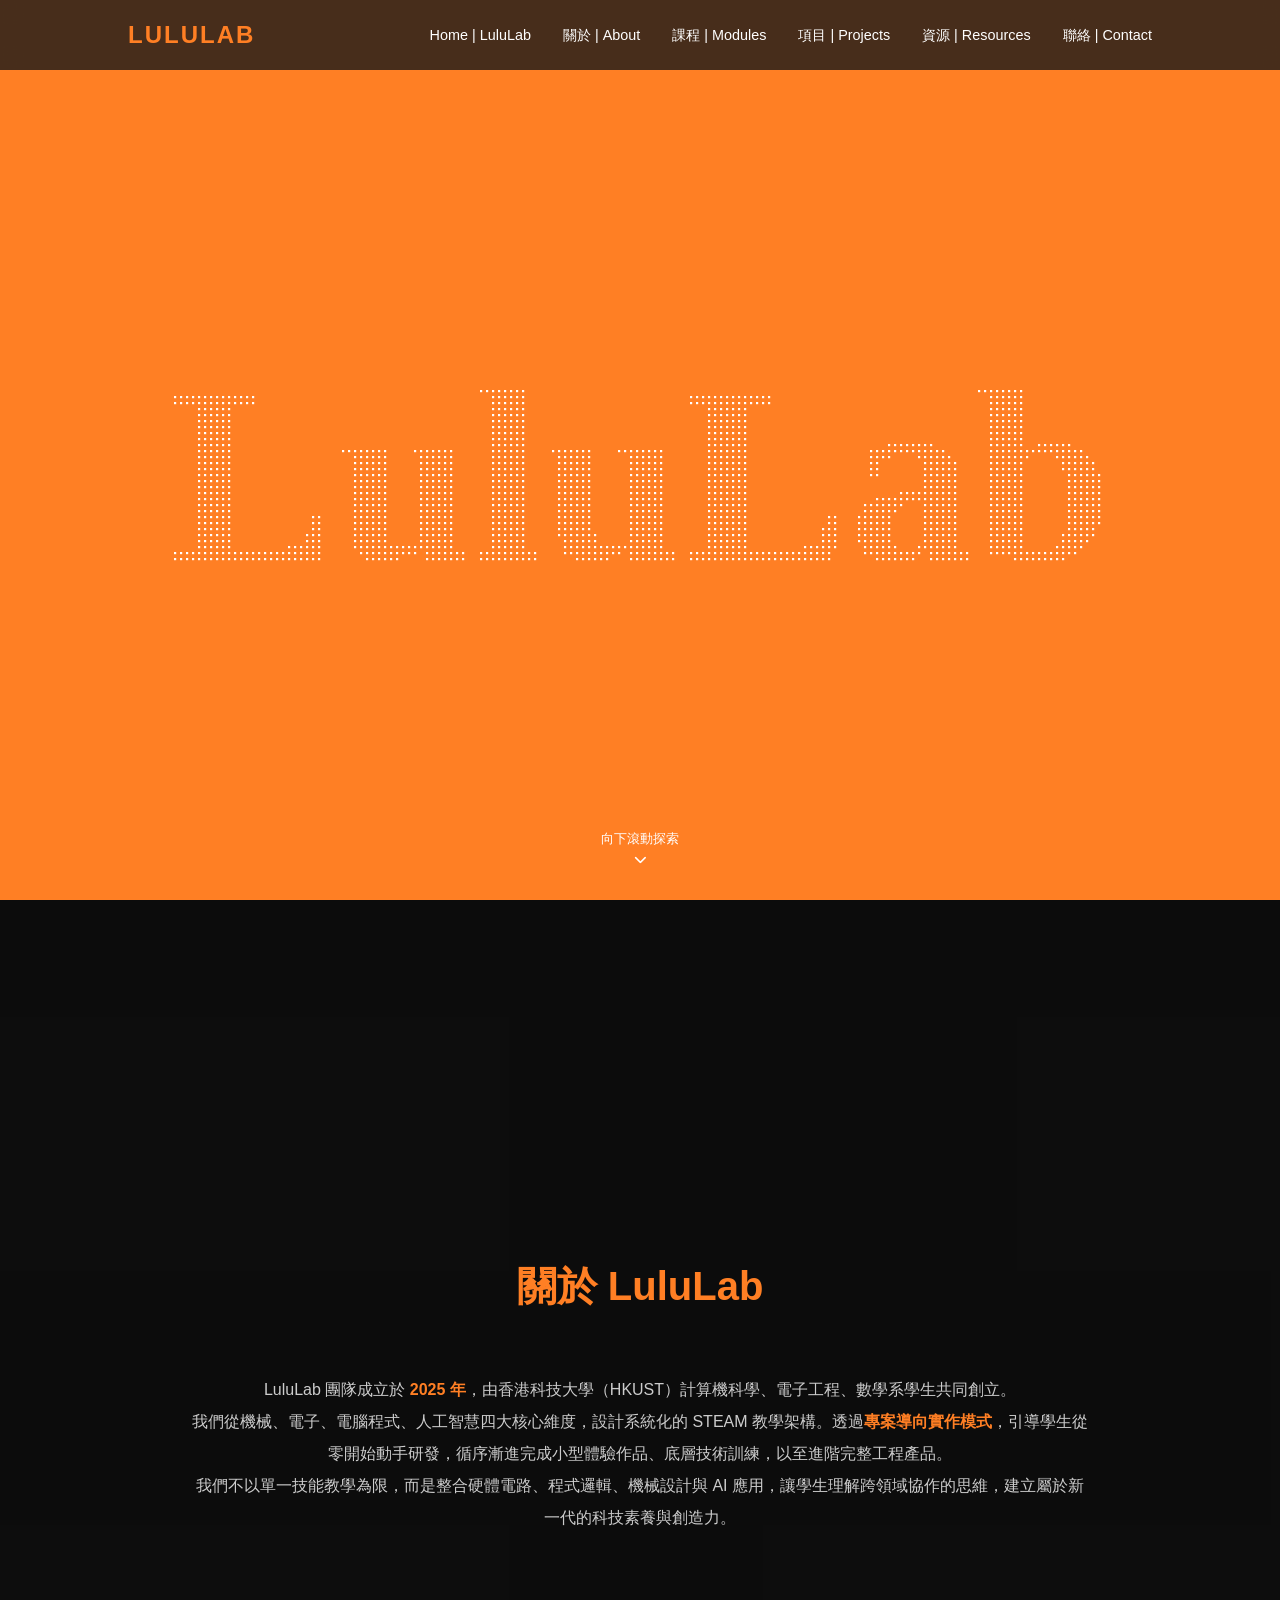
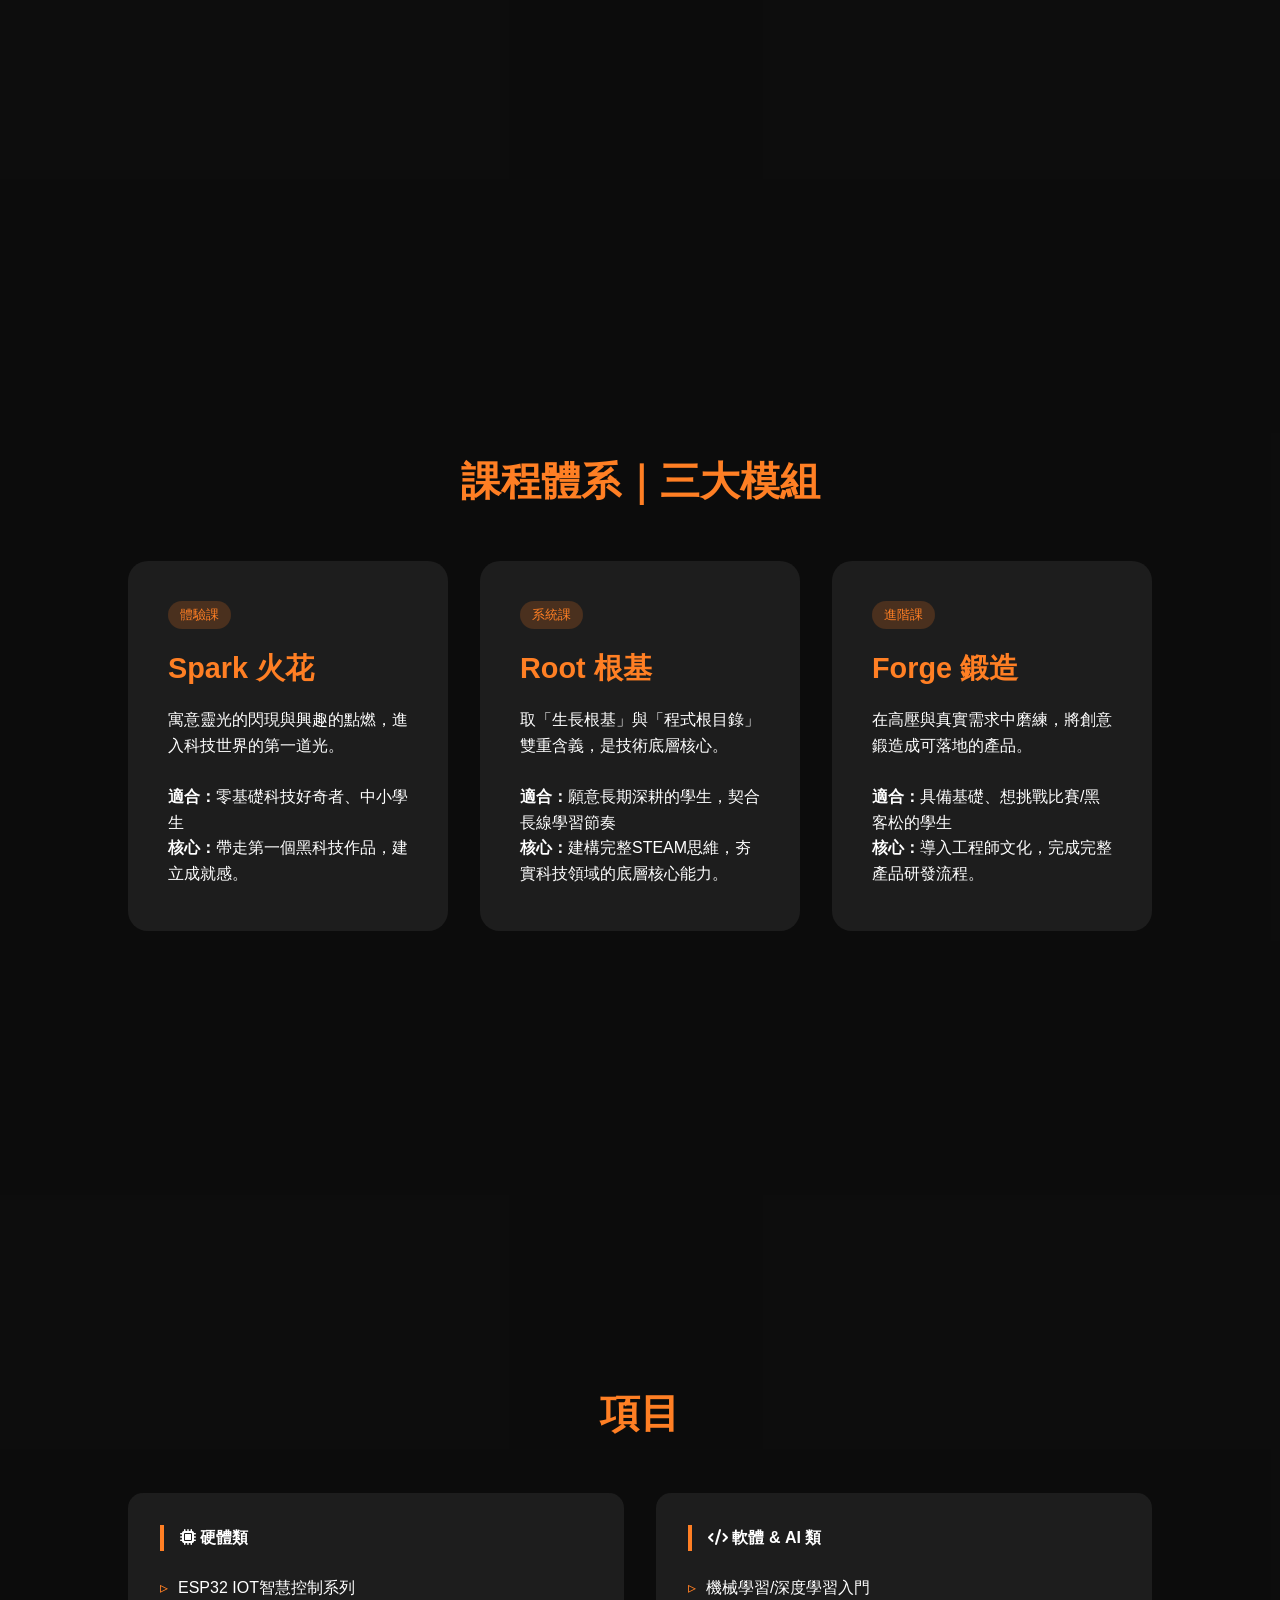
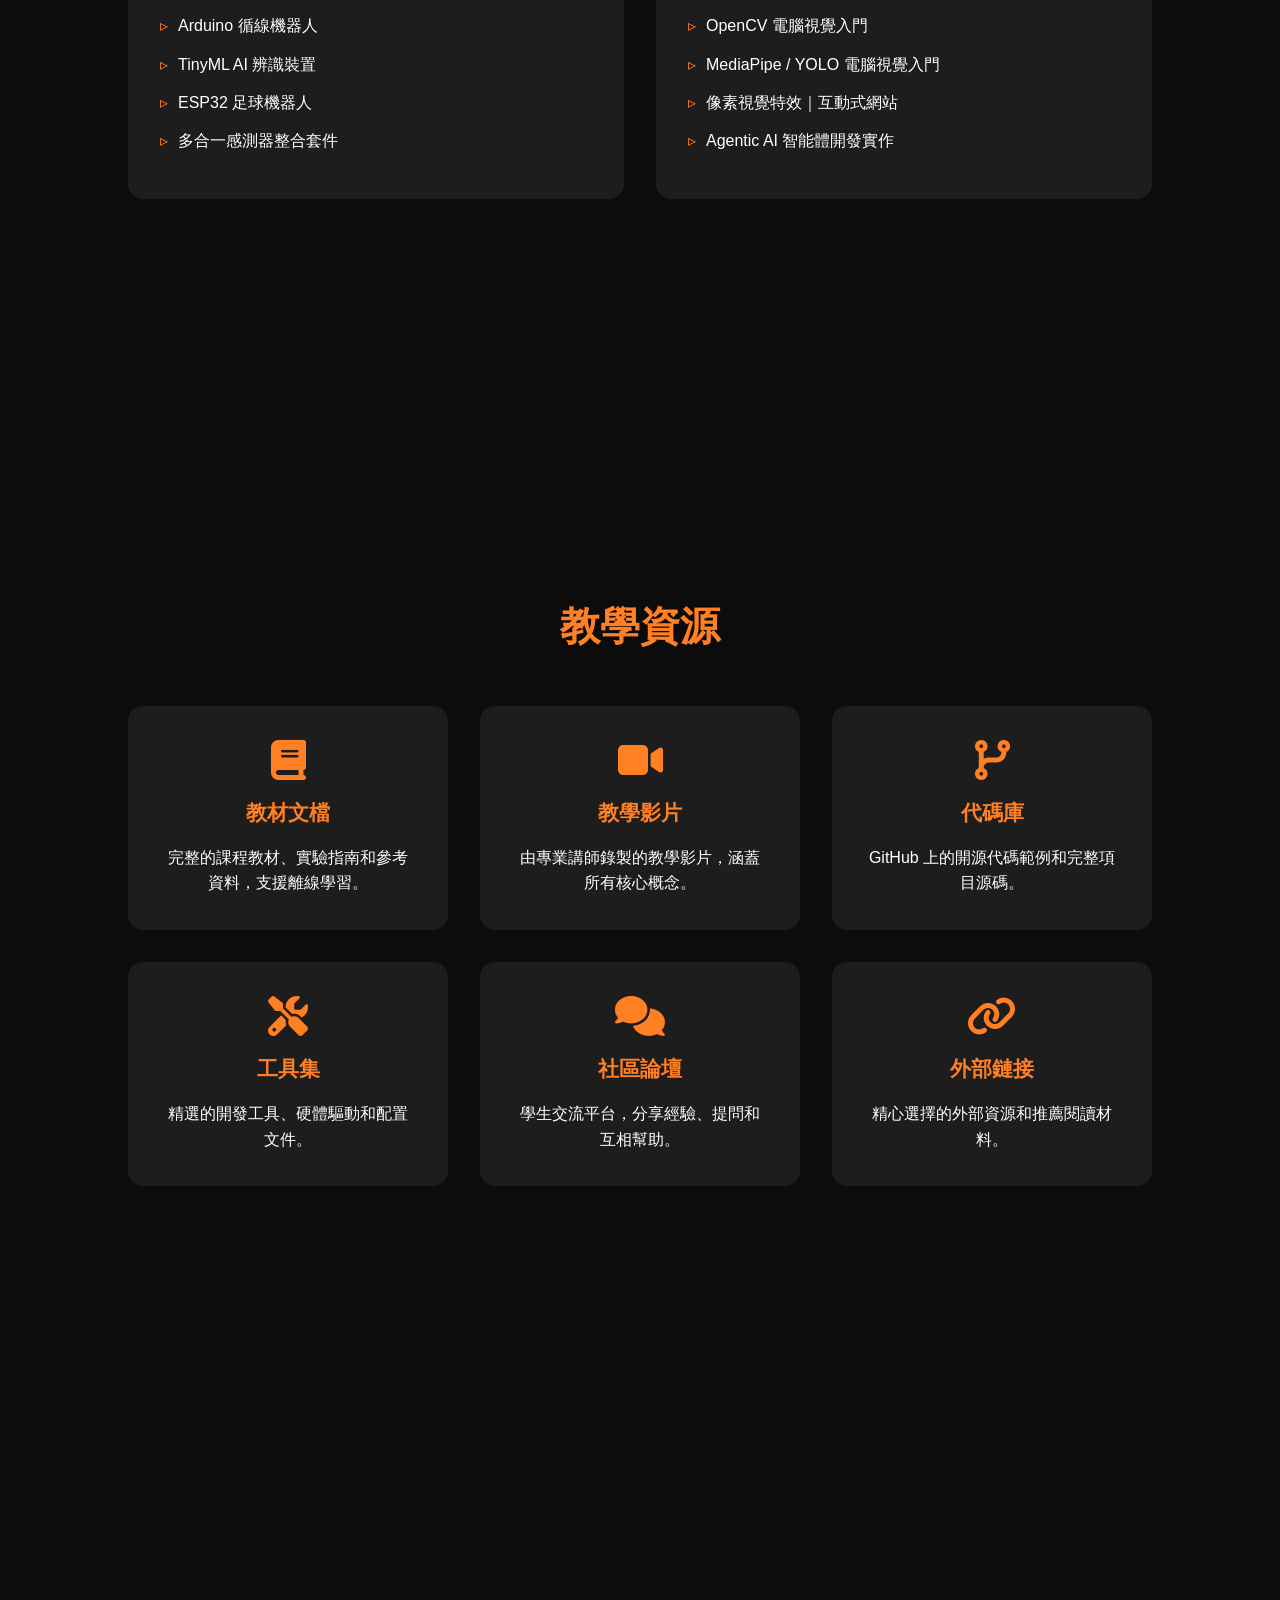
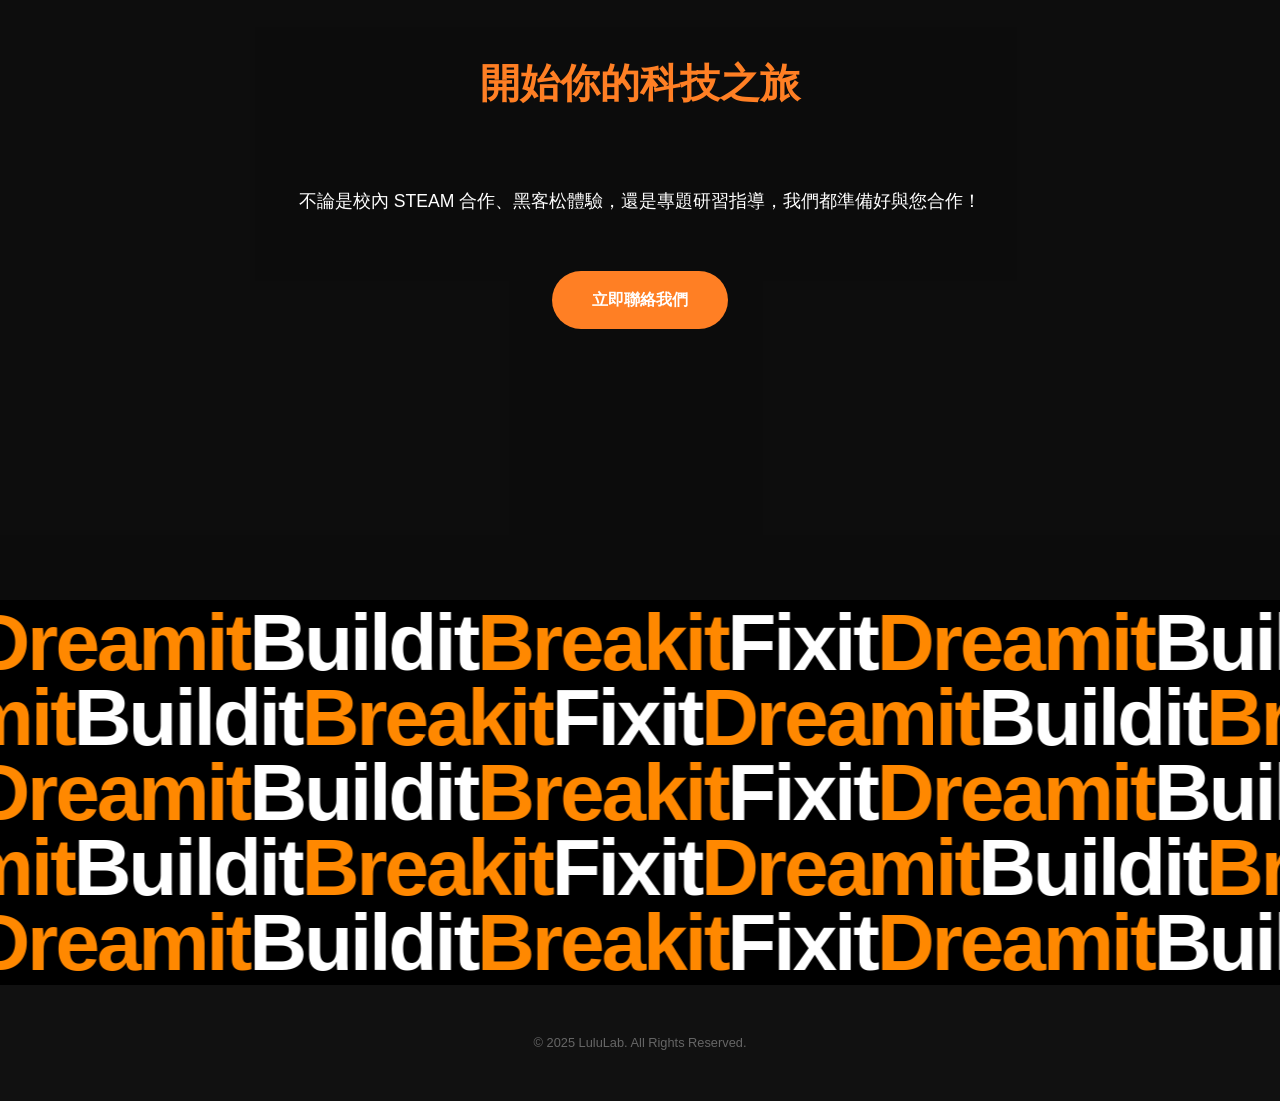
==== index.html @ cb5e0bb0 "add rolling effect" ====
<!DOCTYPE html>
<html lang="zh-Hant">
<head>
    <meta charset="UTF-8">
    <meta name="viewport" content="width=device-width, initial-scale=1.0">
    <title>LuluLab | 點燃你的科技火花</title>
    <link rel="stylesheet" href="https://cdnjs.cloudflare.com/ajax/libs/font-awesome/6.4.0/css/all.min.css">
    <link rel="stylesheet" href="css/style.css">
</head>
<body>

    <nav>
        <div class="logo">LuluLab</div>
        <ul>
            <li><a href="#home">Home | LuluLab</a></li>
            <li><a href="#about">關於 | About</a></li>
            <li><a href="#curriculum">課程 | Modules</a></li>
            <li><a href="#projects">項目 | Projects</a></li>
            <li><a href="#resources">資源 | Resources</a></li>
            <li><a href="#contact">聯絡 | Contact</a></li>
        </ul>
    </nav>

    <canvas id="particle-canvas"></canvas>

    <section id="home">
        <div class="scroll-hint">
            <p>向下滾動探索</p>
            <i class="fas fa-chevron-down"></i>
        </div>
    </section>

    <section id="about">
        <div style="max-width: 900px; text-align: center; color: #ccc; line-height: 2;">
            <h2 class="section-title">關於 LuluLab</h2>
            <p>LuluLab 團隊成立於 <span style="color: var(--primary-orange); font-weight: bold;">2025 年</span>，由香港科技大學（HKUST）計算機科學、電子工程、數學系學生共同創立。</p>
            <p>我們從機械、電子、電腦程式、人工智慧四大核心維度，設計系統化的 STEAM 教學架構。透過<span style="color: var(--primary-orange); font-weight: bold;">專案導向實作模式</span>，引導學生從零開始動手研發，循序漸進完成小型體驗作品、底層技術訓練，以至進階完整工程產品。</p>
            <p>我們不以單一技能教學為限，而是整合硬體電路、程式邏輯、機械設計與 AI 應用，讓學生理解跨領域協作的思維，建立屬於新一代的科技素養與創造力。</p>
        </div>
    </section>

    <section id="curriculum">
        <h2 class="section-title">課程體系｜三大模組</h2>
        <div class="curriculum-container">
            <div class="curriculum-card">
                <span class="tag">體驗課</span>
                <h3>Spark 火花</h3>
                <p>寓意靈光的閃現與興趣的點燃，進入科技世界的第一道光。</p>
                <br>
                <p><strong>適合：</strong>零基礎科技好奇者、中小學生</p>
                <p><strong>核心：</strong>帶走第一個黑科技作品，建立成就感。</p>
            </div>
            <div class="curriculum-card">
                <span class="tag">系統課</span>
                <h3>Root 根基</h3>
                <p>取「生長根基」與「程式根目錄」雙重含義，是技術底層核心。</p>
                <br>
                <p><strong>適合：</strong>願意長期深耕的學生，契合長線學習節奏</p>
                <p><strong>核心：</strong>建構完整STEAM思維，夯實科技領域的底層核心能力。</p>
            </div>
            <div class="curriculum-card">
                <span class="tag">進階課</span>
                <h3>Forge 鍛造</h3>
                <p>在高壓與真實需求中磨練，將創意鍛造成可落地的產品。</p>
                <br>
                <p><strong>適合：</strong>具備基礎、想挑戰比賽/黑客松的學生</p>
                <p><strong>核心：</strong>導入工程師文化，完成完整產品研發流程。</p>
            </div>
        </div>
    </section>

    <section id="projects">
        <h2 class="section-title">項目</h2>
        <div class="project-grid">
            <div class="project-category">
                <h4><i class="fas fa-microchip"></i> 硬體類</h4>
                <ul class="project-list">
                    <li>ESP32 IOT智慧控制系列</li>
                    <li>Arduino 循線機器人</li>
                    <li>TinyML AI 辨識裝置</li>
                    <li>ESP32 足球機器人</li>
                    <li>多合一感測器整合套件</li>
                </ul>
            </div>
            <div class="project-category">
                <h4><i class="fas fa-code"></i> 軟體 & AI 類</h4>
                <ul class="project-list">
                    <li>機械學習/深度學習入門</li>
                    <li>OpenCV 電腦視覺入門</li>
                    <li>MediaPipe / YOLO 電腦視覺入門</li>
                    <li>像素視覺特效｜互動式網站</li>
                    <li>Agentic AI 智能體開發實作</li>
                </ul>
            </div>
        </div>
    </section>

    <section id="resources">
        <h2 class="section-title">教學資源</h2>
        <div class="resources-grid">
            <div class="resource-card">
                <h3><i class="fas fa-book"></i> 教材文檔</h3>
                <p>完整的課程教材、實驗指南和參考資料，支援離線學習。</p>
            </div>
            <div class="resource-card">
                <h3><i class="fas fa-video"></i> 教學影片</h3>
                <p>由專業講師錄製的教學影片，涵蓋所有核心概念。</p>
            </div>
            <div class="resource-card">
                <h3><i class="fas fa-code-branch"></i> 代碼庫</h3>
                <p>GitHub 上的開源代碼範例和完整項目源碼。</p>
            </div>
            <div class="resource-card">
                <h3><i class="fas fa-tools"></i> 工具集</h3>
                <p>精選的開發工具、硬體驅動和配置文件。</p>
            </div>
            <div class="resource-card">
                <h3><i class="fas fa-comments"></i> 社區論壇</h3>
                <p>學生交流平台，分享經驗、提問和互相幫助。</p>
            </div>
            <div class="resource-card">
                <h3><i class="fas fa-link"></i> 外部鏈接</h3>
                <p>精心選擇的外部資源和推薦閱讀材料。</p>
            </div>
        </div>
    </section>

    <section id="contact">
        <h2 class="section-title">開始你的科技之旅</h2>
        <p style="font-size: 1.1rem; margin: 1.5rem 0; max-width: 700px; margin-left: auto; margin-right: auto;">
            不論是校內 STEAM 合作、黑客松體驗，還是專題研習指導，我們都準備好與您合作！
        </p>
        <a href="pages/booking.html" class="cta-button">立即聯絡我們</a>
    </section>

    <!-- 無限滾動文字組件 Section -->
    <section class="infinite-scroll-section">
        <div class="infinite-scroll-bar">
            <div class="scroll-lines">
                <!-- 第1行：向左滾動 -->
                <div class="scroll-line" data-direction="left">
                    <div class="scroll-line-content"></div>
                </div>

                <!-- 第2行：向右滾動 -->
                <div class="scroll-line" data-direction="right">
                    <div class="scroll-line-content"></div>
                </div>

                <!-- 第3行：向左滾動 -->
                <div class="scroll-line" data-direction="left">
                    <div class="scroll-line-content"></div>
                </div>

                <!-- 第4行：向右滾動 -->
                <div class="scroll-line" data-direction="right">
                    <div class="scroll-line-content"></div>
                </div>

                <!-- 第5行：向左滾動 -->
                <div class="scroll-line" data-direction="left">
                    <div class="scroll-line-content"></div>
                </div>


            </div>
        </div>
    </section>

    <footer>
        <p>&copy; 2025 LuluLab. All Rights Reserved. </p>
    </footer>

    <script src="https://cdnjs.cloudflare.com/ajax/libs/gsap/3.12.2/gsap.min.js"></script>
    <script src="js/script.js"></script>
</body>
</html>
---- css/style.css ----
/* ========== CSS 變數定義 ========== --dark-bg: #1a1a1a; rgba(26, 26, 26, 0.8)*/
:root {
    --primary-orange: #FF7F24;
    --dark-bg: rgba(3, 3, 3, 0.8);
    --light-text: #ffffff;
    --card-bg: rgba(34, 34, 34, 0.8);
}

/* ========== 全局樣式 ========== */
* {
    margin: 0;
    padding: 0;
    box-sizing: border-box;
    font-family: 'PingFang TC', 'Microsoft JhengHei', sans-serif;
}

body {
    background-color: var(--dark-bg);
    color: var(--light-text);
    line-height: 1.6;
    overflow-x: hidden;
    scroll-behavior: smooth;
}

/* ========== 導航欄樣式 ========== */
nav {
    position: fixed;
    top: 0;
    width: 100%;
    padding: 1rem 10%;
    display: flex;
    justify-content: space-between;
    align-items: center;
    background: rgba(26, 26, 26, 0.8);
    backdrop-filter: blur(10px);
    z-index: 1000;
}

.logo {
    font-size: 1.5rem;
    font-weight: 900;
    color: var(--primary-orange);
    text-transform: uppercase;
    letter-spacing: 2px;
}

nav ul {
    display: flex;
    list-style: none;
}

nav ul li {
    margin-left: 2rem;
}

nav ul li a {
    text-decoration: none;
    color: white;
    font-size: 0.9rem;
    transition: 0.3s;
}

nav ul li a:hover {
    color: var(--primary-orange);
}

/* ========== Canvas 粒子背景 ========== */
#particle-canvas {
    position: fixed;
    top: 0;
    left: 0;
    width: 100%;
    height: 100vh;
    z-index: 1; /* 確保它在背景 */
    pointer-events: none; /* 讓滑鼠點擊穿透到下方的按鈕 */
    background-color: var(--primary-orange);
    transition: background-color 0.8s ease;
}

/* Canvas 背景色切換 */
body.scrolled #particle-canvas {
    background-color: var(--dark-bg);
}

/* ========== 首頁粒子區域 ========== */
#home {
    height: 100vh;
    width: 100%;
    position: relative;
    display: flex;
    flex-direction: column;
    justify-content: center;
    align-items: center;
    z-index: 2;
}

.scroll-hint {
    position: absolute;
    bottom: 30px;
    animation: bounce 2s infinite;
    color: white;
    text-align: center;
    font-size: 0.8rem;
    z-index: 10;
}

@keyframes bounce {
    0%, 20%, 50%, 80%, 100% {transform: translateY(0);}
    40% {transform: translateY(-10px);}
    60% {transform: translateY(-5px);}
}

/* ========== 通用區塊樣式 ========== */
section {
    padding: 100px 10% 20px;
    position: relative;
    z-index: 2;
    background-color: var(--dark-bg);
    min-height: 100vh;
    display: flex;
    flex-direction: column;
    justify-content: center;
    align-items: center;
}

#home {
    background-color: transparent;
}

#intro {
    text-align: center;
}

@keyframes fadeInUp {
    from {
        opacity: 0;
        transform: translateY(60px);
    }
    to {
        opacity: 1;
        transform: translateY(0);
    }
}

h2.section-title {
    font-size: 2.5rem;
    margin-bottom: 3rem;
    text-align: center;
    color: var(--primary-orange);
}

/* ========== 課程體系卡片 ========== */
.curriculum-container {
    display: grid;
    grid-template-columns: repeat(auto-fit, minmax(300px, 1fr));
    gap: 2rem;
    width: 100%;
    max-width: 1200px;
}

.curriculum-card {
    background: var(--card-bg);
    padding: 2.5rem;
    border-radius: 20px;
    transition: 0.4s;
    border-bottom: 5px solid transparent;
}

.curriculum-card:hover {
    transform: translateY(-10px);
    border-bottom: 5px solid var(--primary-orange);
}

.curriculum-card h3 {
    font-size: 1.8rem;
    margin-bottom: 1rem;
    color: var(--primary-orange);
}

.tag {
    background: rgba(255, 127, 36, 0.2);
    color: var(--primary-orange);
    padding: 4px 12px;
    border-radius: 50px;
    font-size: 0.8rem;
    display: inline-block;
    margin-bottom: 1rem;
}

/* ========== 項目清單 ========== */
.project-grid {
    display: grid;
    grid-template-columns: 1fr 1fr;
    gap: 2rem;
    width: 100%;
    max-width: 1200px;
}

.project-category {
    background: rgba(34, 34, 34, 0.8);
    padding: 2rem;
    border-radius: 15px;
}

.project-category h4 {
    margin-bottom: 1.5rem;
    border-left: 4px solid var(--primary-orange);
    padding-left: 1rem;
}

.project-list {
    list-style: none;
}

.project-list li {
    margin-bottom: 0.8rem;
    display: flex;
    align-items: center;
}

.project-list li::before {
    content: "▹";
    color: var(--primary-orange);
    margin-right: 10px;
}

/* ========== 教學資源卡片 ========== */
.resources-grid {
    display: grid;
    grid-template-columns: repeat(auto-fit, minmax(280px, 1fr));
    gap: 2rem;
    width: 100%;
    max-width: 1200px;
}

.resource-card {
    background: var(--card-bg);
    padding: 2rem;
    border-radius: 15px;
    text-align: center;
    transition: 0.3s;
    border: 2px solid transparent;
}

.resource-card:hover {
    transform: translateY(-8px);
    border-color: var(--primary-orange);
    box-shadow: 0 8px 20px rgba(255, 127, 36, 0.2);
}

.resource-card h3 {
    font-size: 1.3rem;
    margin-bottom: 1rem;
    color: var(--primary-orange);
}

.resource-card i {
    font-size: 2.5rem;
    margin-bottom: 1rem;
    display: block;
    color: var(--primary-orange);
}

/* ========== 預約按鈕 ========== */
.cta-button {
    display: inline-block;
    background: var(--primary-orange);
    color: white;
    padding: 1rem 2.5rem;
    border-radius: 50px;
    text-decoration: none;
    font-weight: bold;
    margin-top: 2rem;
    transition: 0.3s;
}

.cta-button:hover {
    box-shadow: 0 0 20px rgba(255, 127, 36, 0.5);
    transform: scale(1.05);
}

/* ========== Footer ========== */
footer {
    text-align: center;
    padding: 3rem;
    background: #111;
    font-size: 0.8rem;
    color: #666;
    position: relative;
    z-index: 2;
}

/* ========== 響應式設計（手機版） ========== */
@media (max-width: 768px) {
    nav {
        padding: 1rem 5%;
    }

    .logo {
        font-size: 1.2rem;
    }

    nav ul {
        display: none;
    }

    section {
        padding: 80px 5%;
    }

    h2.section-title {
        font-size: 1.8rem;
        margin-bottom: 2rem;
    }

    .curriculum-container {
        grid-template-columns: 1fr;
    }

    .project-grid {
        grid-template-columns: 1fr;
    }

    .cta-button {
        padding: 0.8rem 2rem;
        font-size: 0.9rem;
    }
}

@media (max-width: 480px) {
    section {
        padding: 60px 3%;
        min-height: auto;
    }

    h2.section-title {
        font-size: 1.5rem;
    }

    .curriculum-card,
    .project-category {
        padding: 1.5rem;
    }
}

/* ========== 無限滾動文字組件 ========== */
.infinite-scroll-section {
    padding: 0;
    min-height: auto;
    background-color: #000;
    display: block;
}

.infinite-scroll-bar {
    width: 100%;
    background: #000;
    overflow: hidden;
    padding: 5px 0;
}

.scroll-lines {
    display: flex;
    flex-direction: column;
    gap: 0;
}

.scroll-line {
    font-size: 80px;
    font-weight: 900;
    line-height: 0.85;
    white-space: nowrap;
    display: flex;
    align-items: center;
    height: 75px;
    overflow: hidden;
}

.scroll-line-content {
    display: flex;
    will-change: transform;
    padding-right: 100px;
}

.text-group {
    display: flex;
    align-items: center;
    gap: 80px;
}

.text-item {
    flex-shrink: 0;
    letter-spacing: -3px;
}

.text-item.orange {
    color: #ff8800;
}

.text-item.white {
    color: #ffffff;
}

/* 響應式調整 */
@media (max-width: 768px) {
    .infinite-scroll-bar {
        padding: 5px 0;
    }

    .scroll-line {
        font-size: 56px;
        height: 50px;
        line-height: 0.85;
    }

    .text-group {
        gap: 50px;
    }
}

@media (max-width: 480px) {
    .infinite-scroll-bar {
        padding: 5px 0;
    }

    .scroll-line {
        font-size: 40px;
        height: 38px;
        line-height: 0.85;
    }

    .text-group {
        gap: 30px;
    }
}
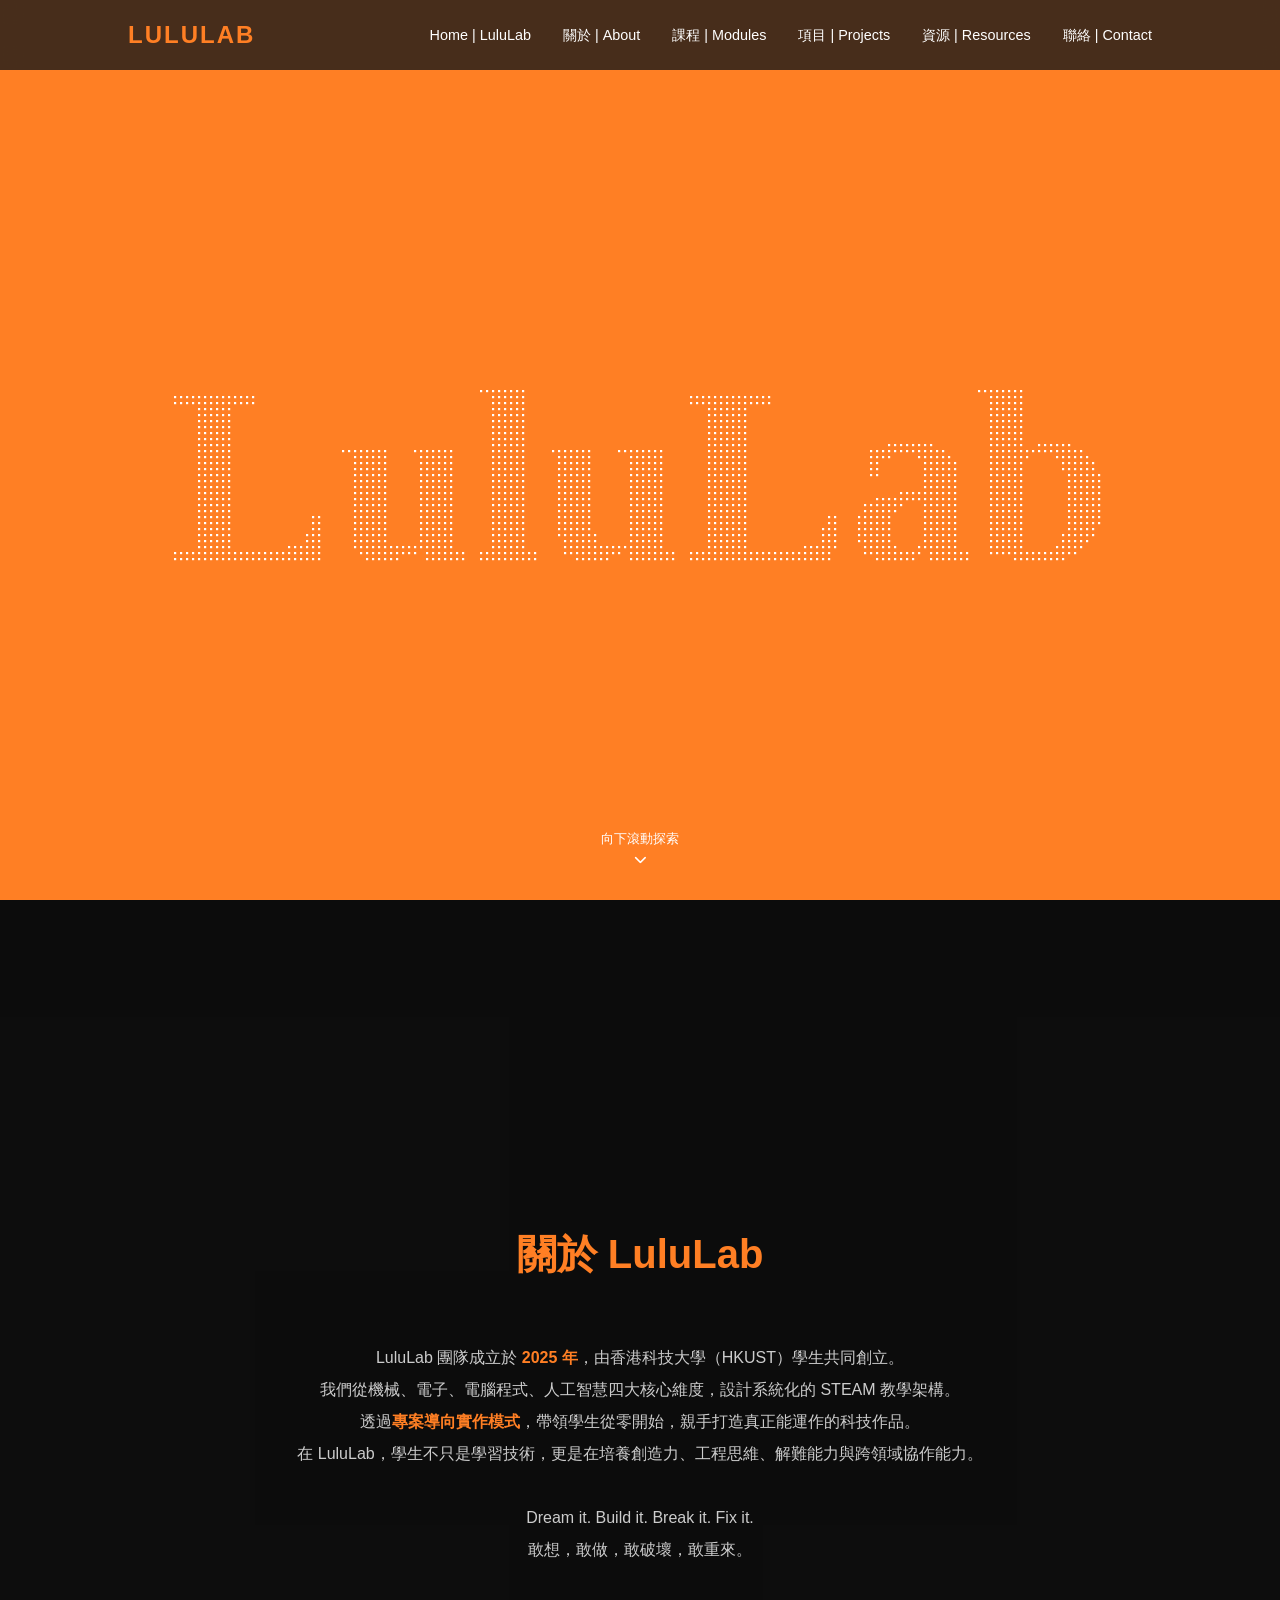
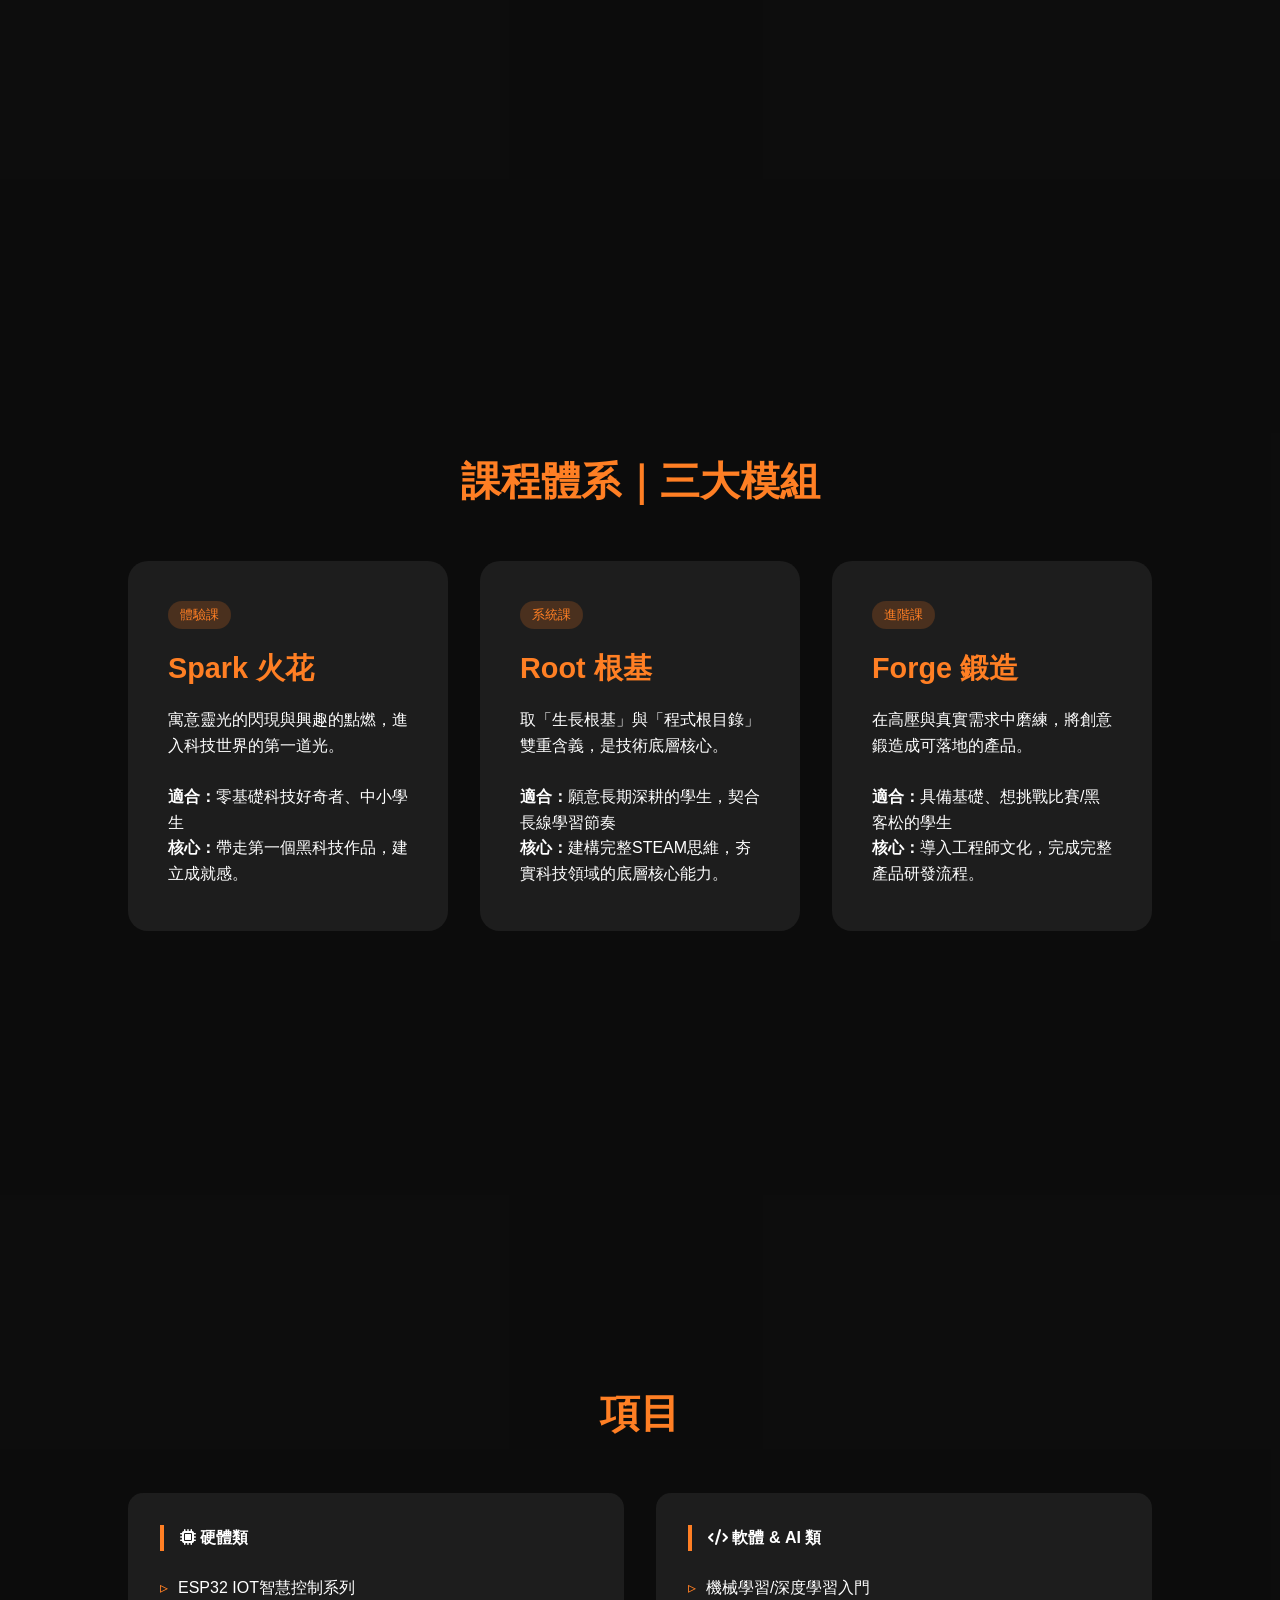
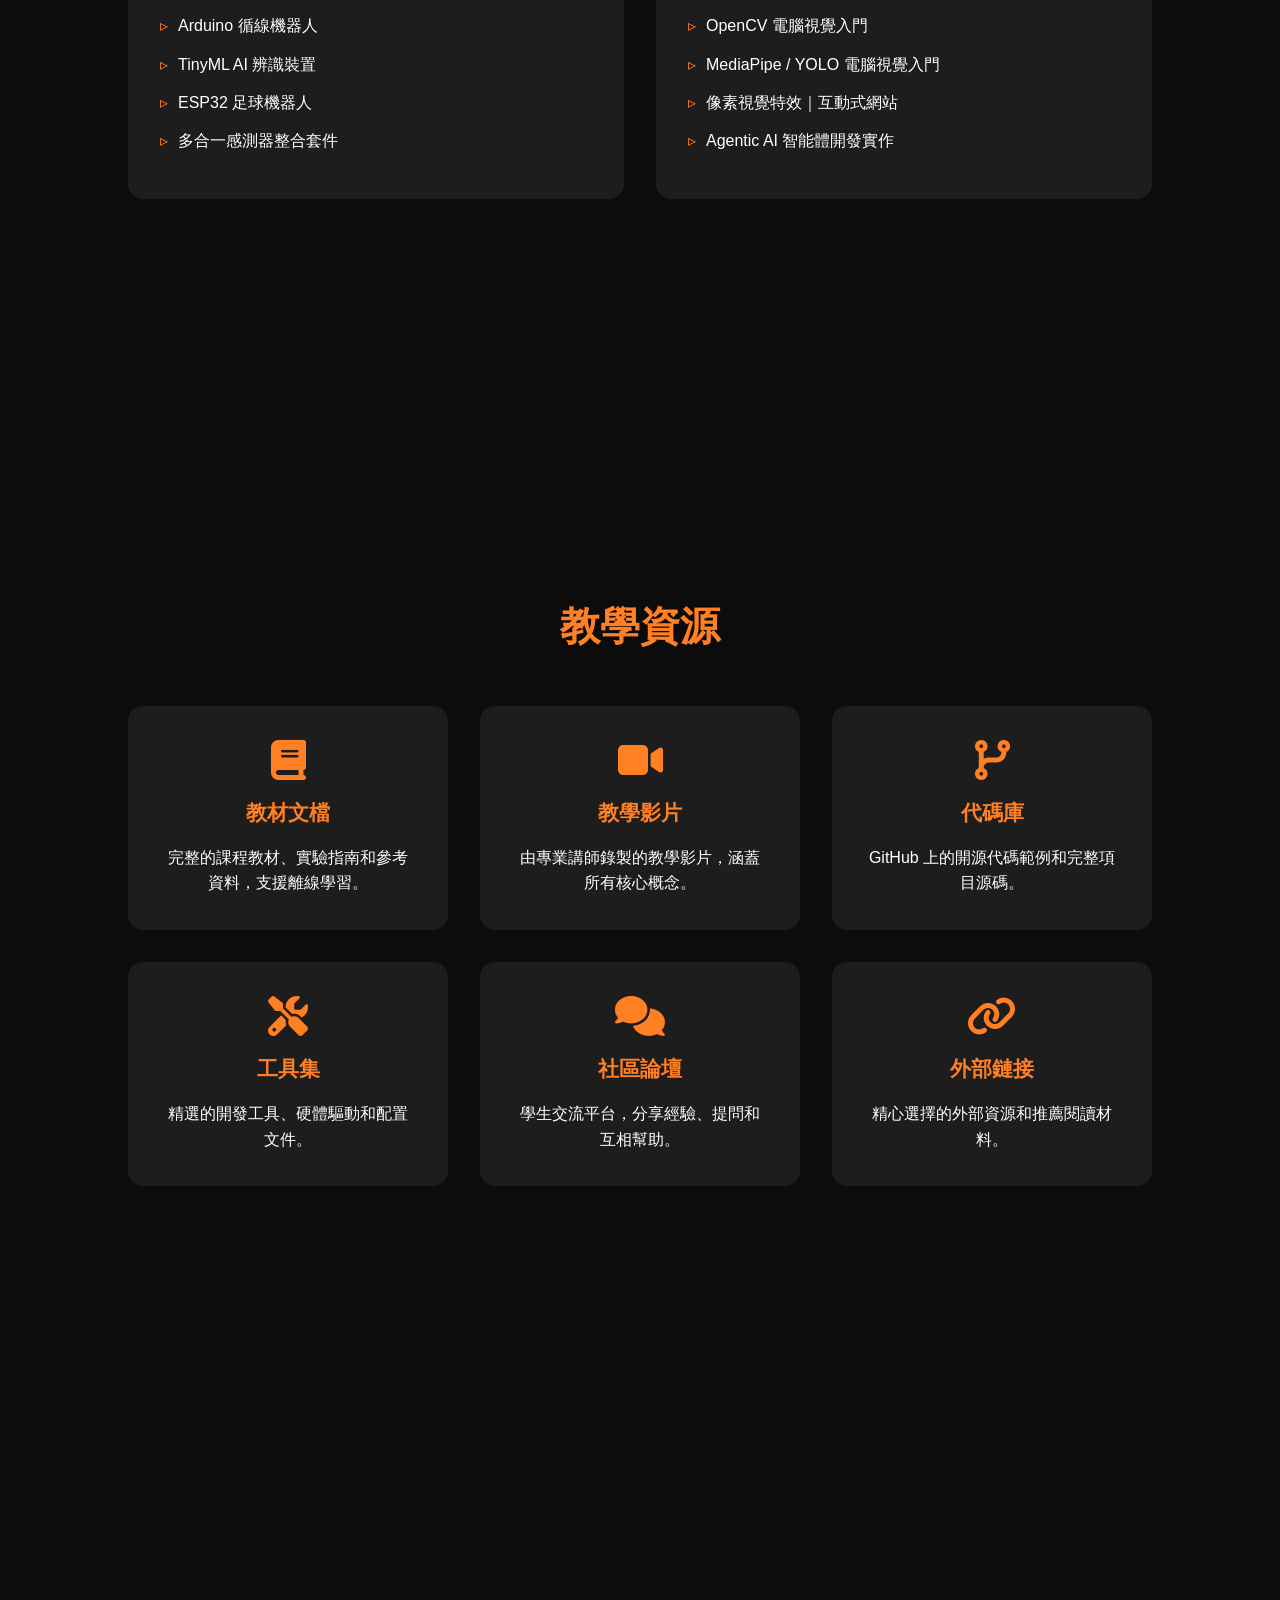
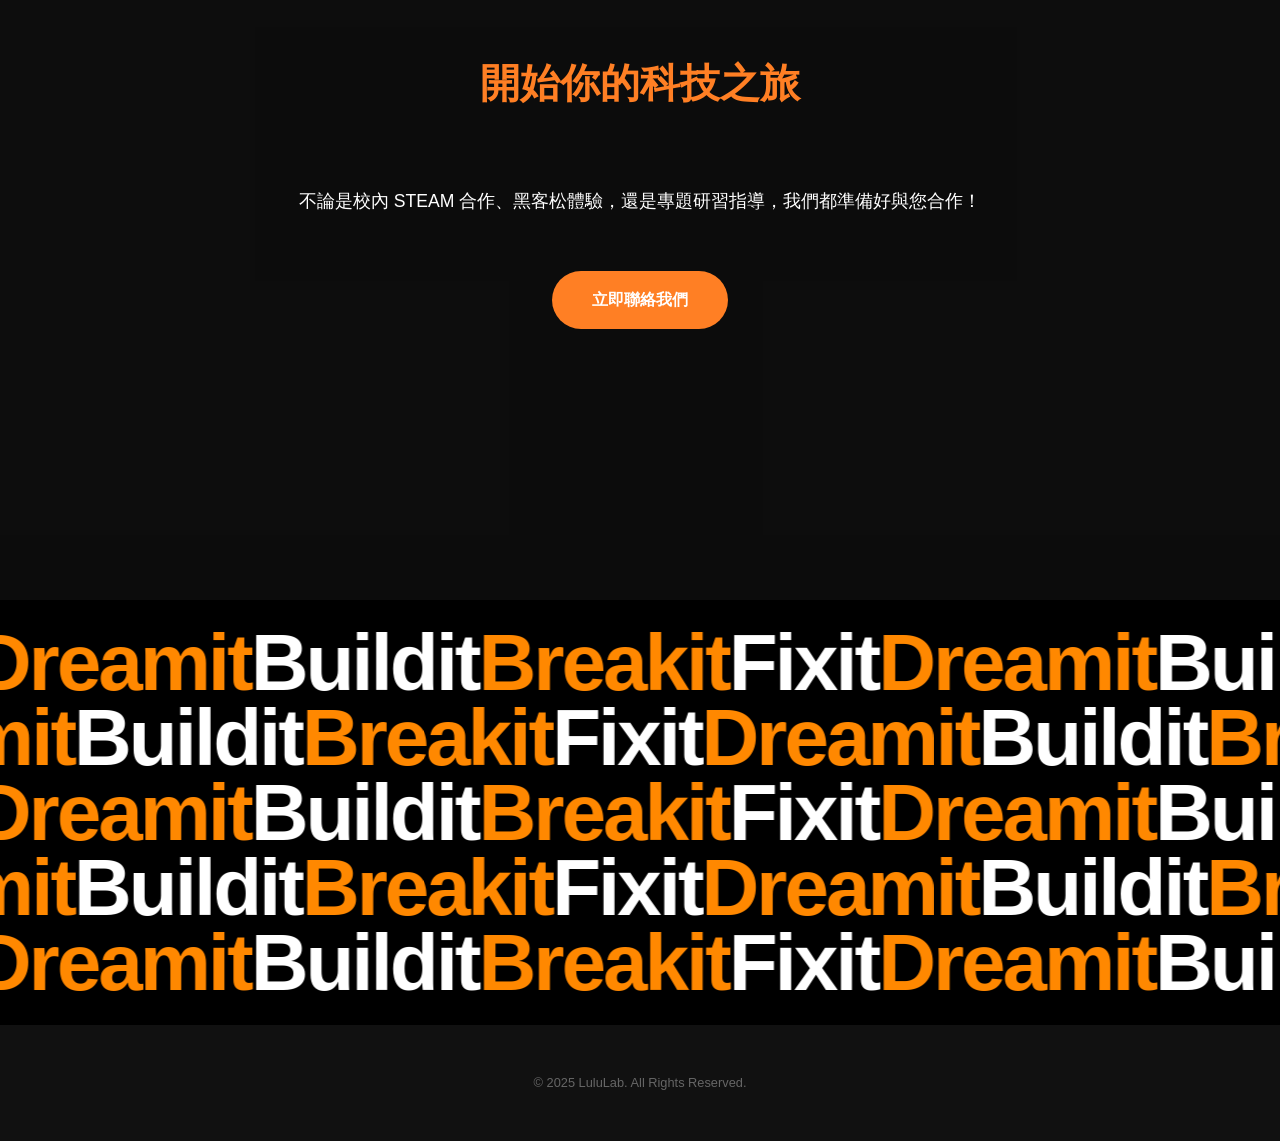
==== commit d48d4637: "rewrite content of ABOUT US" ====
--- a/index.html
+++ b/index.html
@@ -33,9 +33,14 @@
     <section id="about">
         <div style="max-width: 900px; text-align: center; color: #ccc; line-height: 2;">
             <h2 class="section-title">關於 LuluLab</h2>
-            <p>LuluLab 團隊成立於 <span style="color: var(--primary-orange); font-weight: bold;">2025 年</span>，由香港科技大學（HKUST）計算機科學、電子工程、數學系學生共同創立。</p>
-            <p>我們從機械、電子、電腦程式、人工智慧四大核心維度，設計系統化的 STEAM 教學架構。透過<span style="color: var(--primary-orange); font-weight: bold;">專案導向實作模式</span>，引導學生從零開始動手研發，循序漸進完成小型體驗作品、底層技術訓練，以至進階完整工程產品。</p>
-            <p>我們不以單一技能教學為限，而是整合硬體電路、程式邏輯、機械設計與 AI 應用，讓學生理解跨領域協作的思維，建立屬於新一代的科技素養與創造力。</p>
+            <p>LuluLab 團隊成立於 <span style="color: var(--primary-orange); font-weight: bold;">2025 年</span>，由香港科技大學（HKUST）學生共同創立。</p>
+            <p>我們從機械、電子、電腦程式、人工智慧四大核心維度，設計系統化的 STEAM 教學架構。</p>
+            <p>透過<span style="color: var(--primary-orange); font-weight: bold;">專案導向實作模式</span>，帶領學生從零開始，親手打造真正能運作的科技作品。</p>
+            <p>在 LuluLab，學生不只是學習技術，更是在培養創造力、工程思維、解難能力與跨領域協作能力。</p>
+            <br>
+
+            <p>Dream it. Build it. Break it. Fix it.</p>
+            <p>敢想，敢做，敢破壞，敢重來。</p>
         </div>
     </section>
 
--- a/css/style.css
+++ b/css/style.css
@@ -345,7 +345,7 @@
 
 /* ========== 無限滾動文字組件 ========== */
 .infinite-scroll-section {
-    padding: 0;
+    padding: 20px 0;
     min-height: auto;
     background-color: #000;
     display: block;
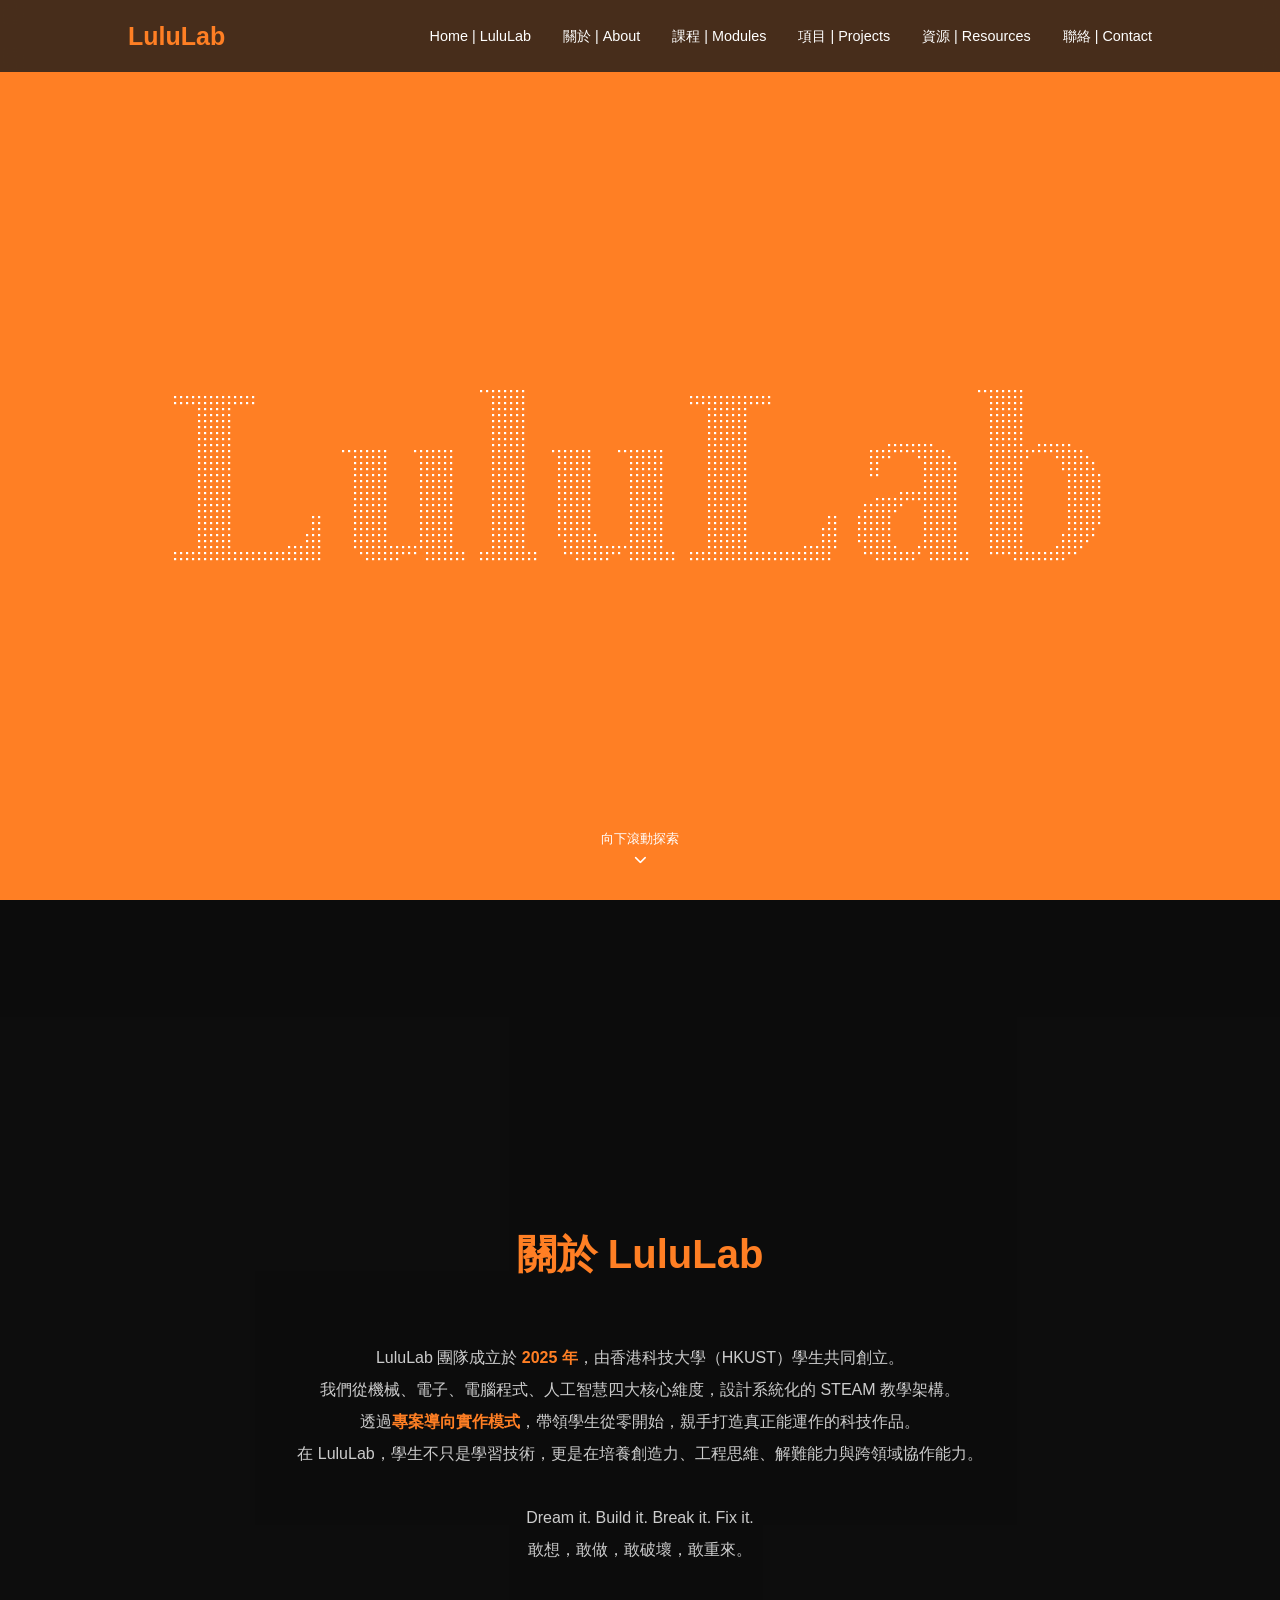
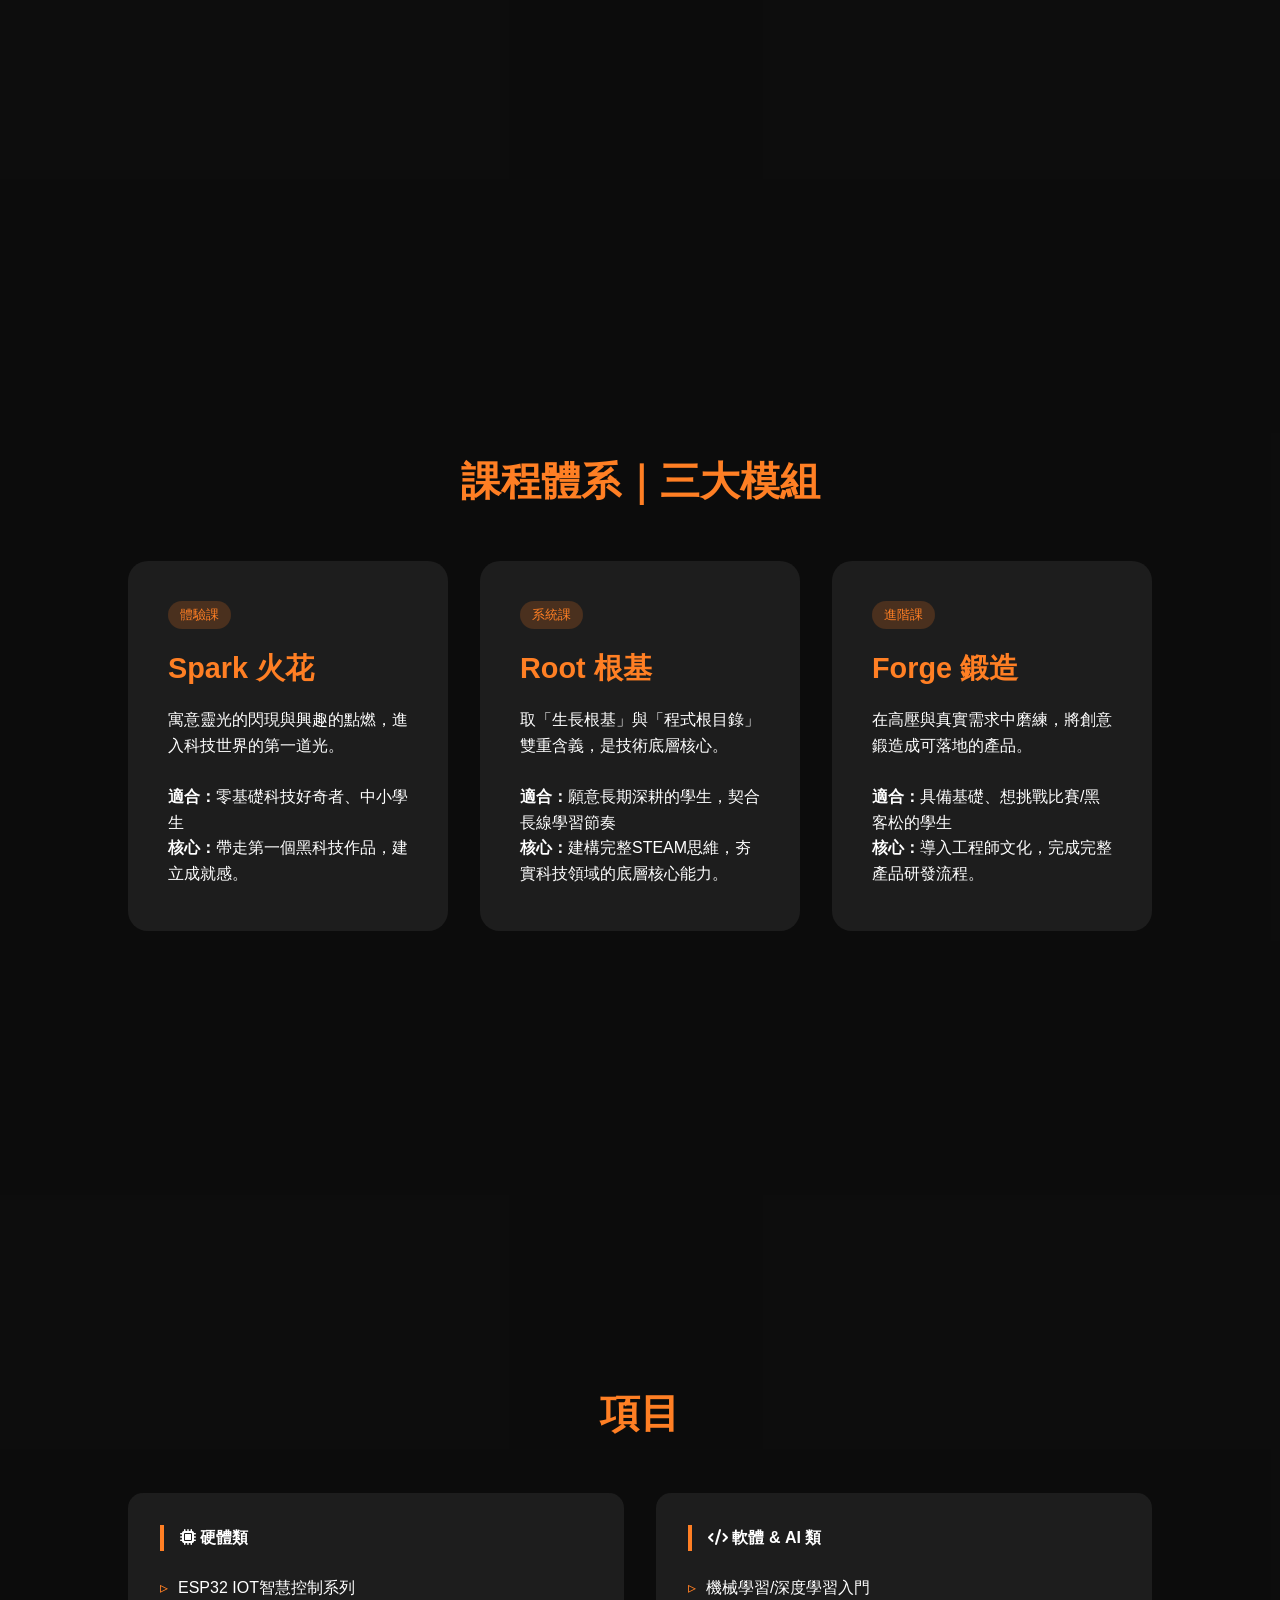
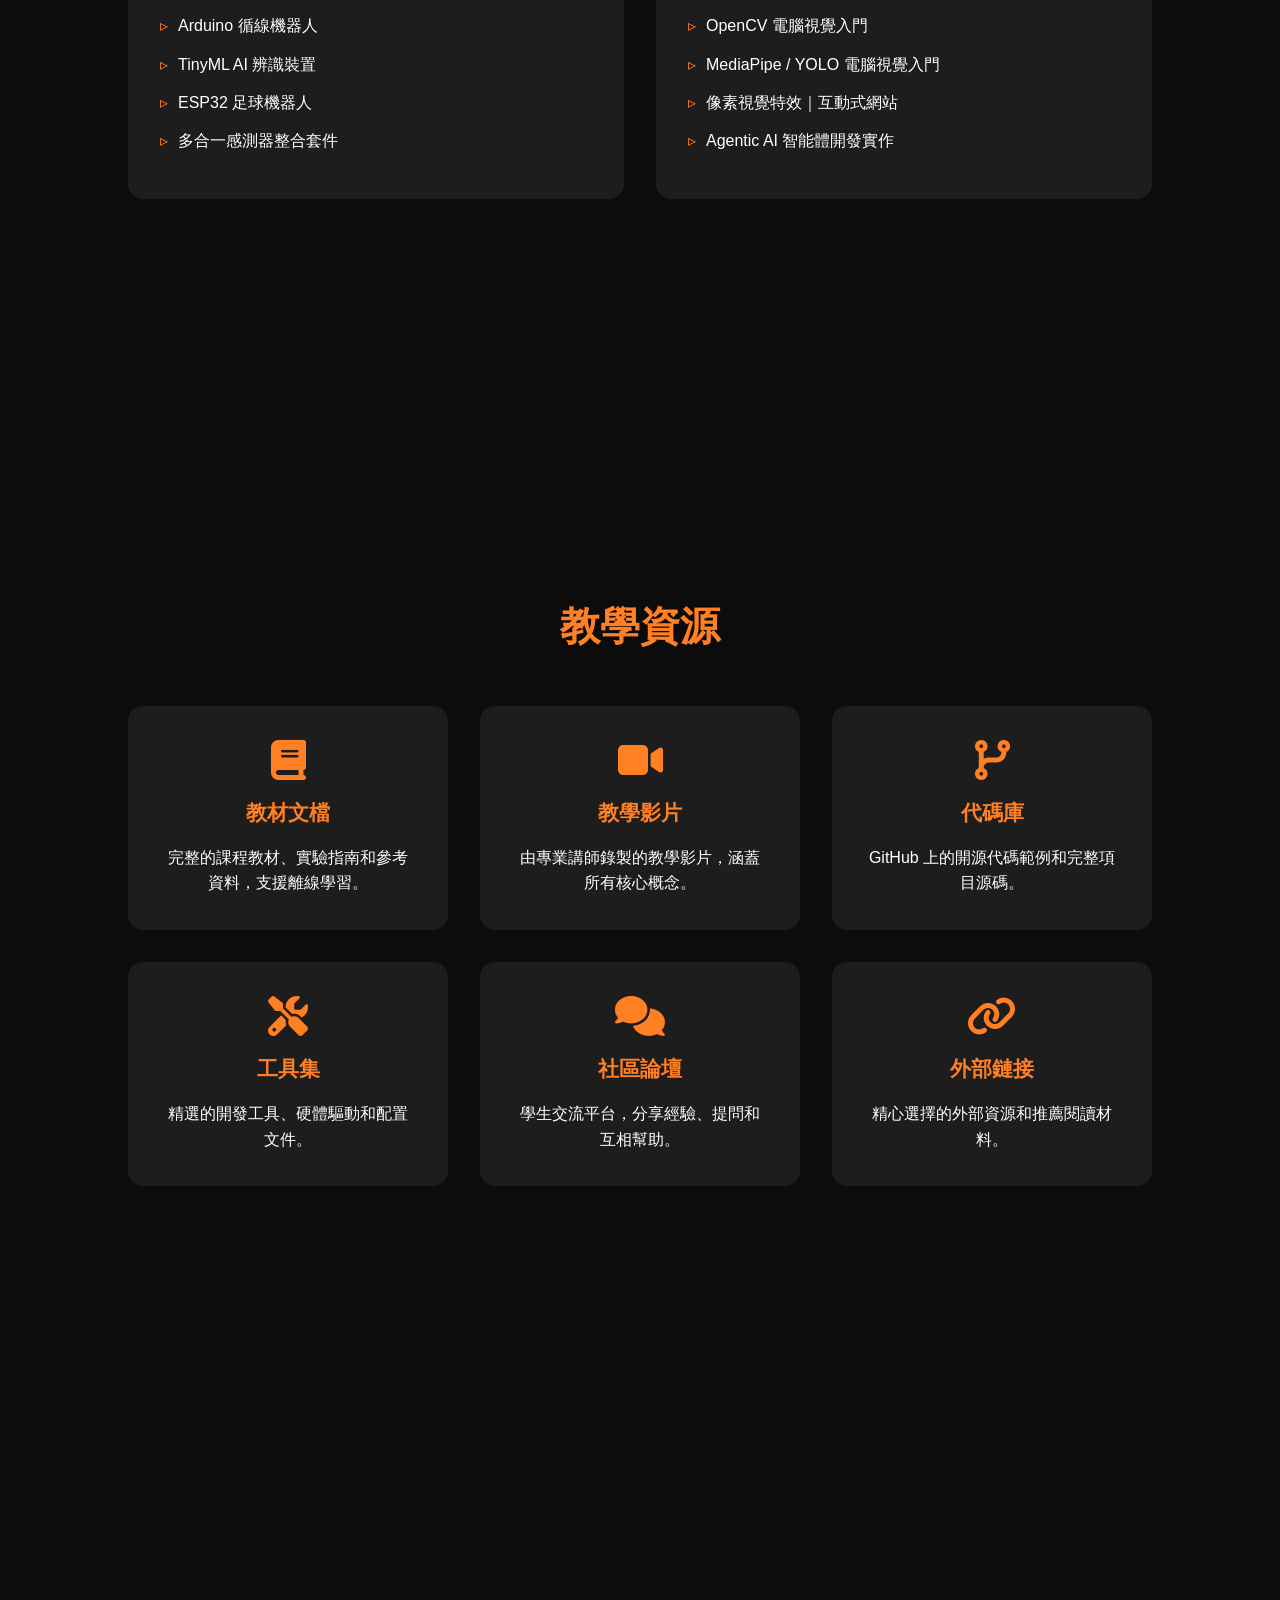
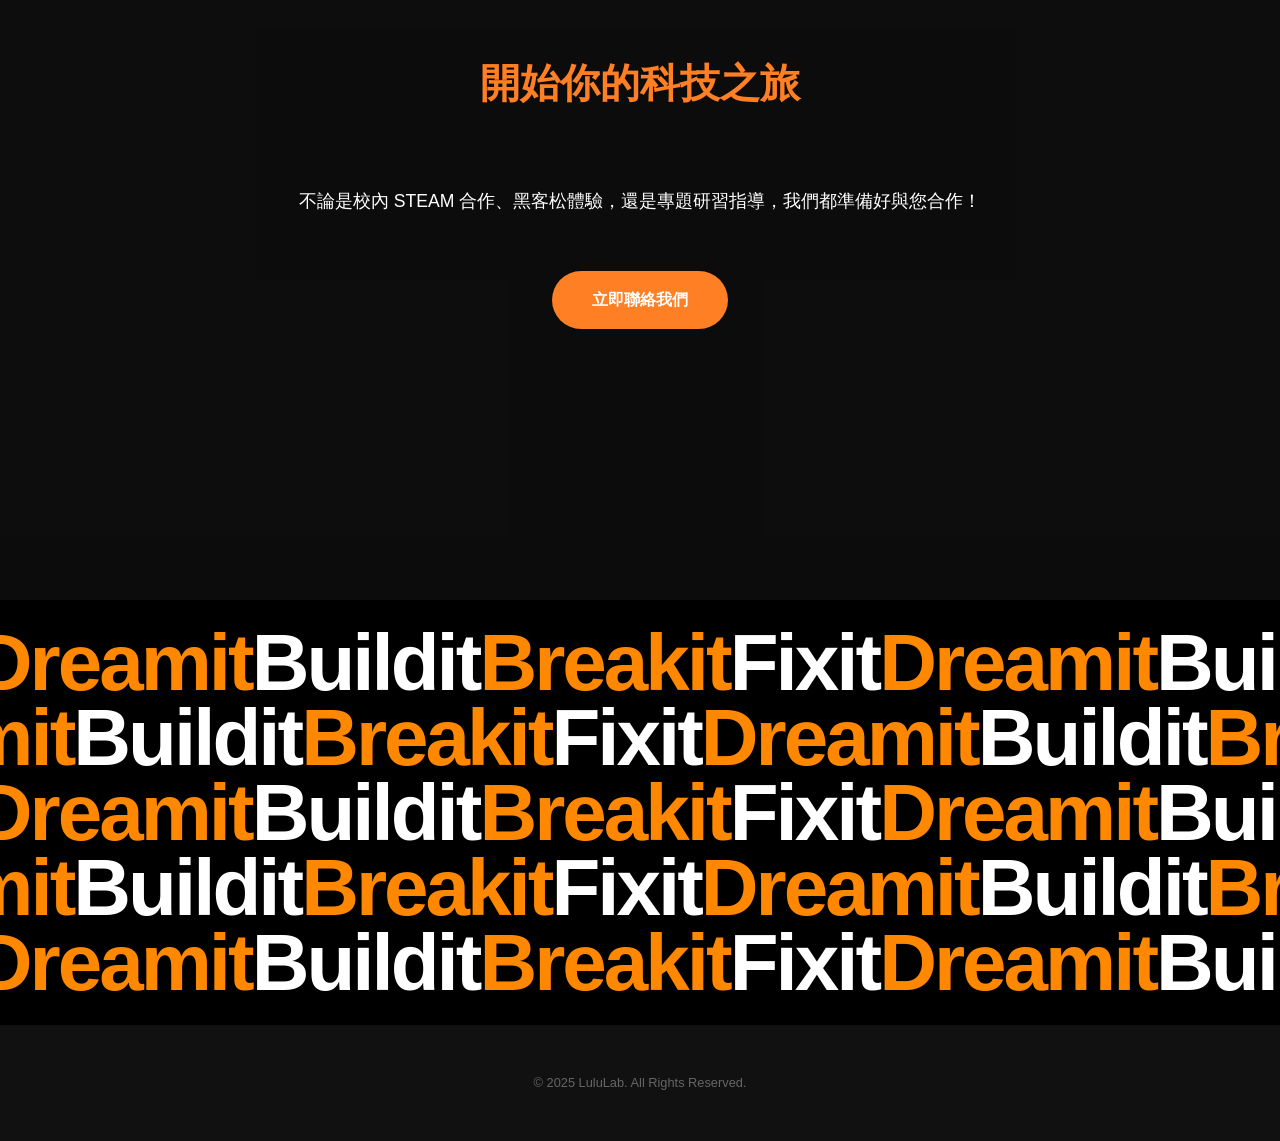
==== commit edf63d22: "change logo" ====
--- a/index.html
+++ b/index.html
@@ -1,5 +1,6 @@
 <!DOCTYPE html>
 <html lang="zh-Hant">
+
 <head>
     <meta charset="UTF-8">
     <meta name="viewport" content="width=device-width, initial-scale=1.0">
@@ -7,10 +8,17 @@
     <link rel="stylesheet" href="https://cdnjs.cloudflare.com/ajax/libs/font-awesome/6.4.0/css/all.min.css">
     <link rel="stylesheet" href="css/style.css">
 </head>
+
 <body>
 
     <nav>
-        <div class="logo">LuluLab</div>
+        <div style="text-align: center;">
+            <span style="
+            color: var(--primary-orange); 
+            font-weight: bold; 
+            font-size: 25px;
+            ">LuluLab</span>
+        </div>
         <ul>
             <li><a href="#home">Home | LuluLab</a></li>
             <li><a href="#about">關於 | About</a></li>
@@ -33,9 +41,11 @@
     <section id="about">
         <div style="max-width: 900px; text-align: center; color: #ccc; line-height: 2;">
             <h2 class="section-title">關於 LuluLab</h2>
-            <p>LuluLab 團隊成立於 <span style="color: var(--primary-orange); font-weight: bold;">2025 年</span>，由香港科技大學（HKUST）學生共同創立。</p>
+            <p>LuluLab 團隊成立於 <span style="color: var(--primary-orange); font-weight: bold;">2025
+                    年</span>，由香港科技大學（HKUST）學生共同創立。</p>
             <p>我們從機械、電子、電腦程式、人工智慧四大核心維度，設計系統化的 STEAM 教學架構。</p>
-            <p>透過<span style="color: var(--primary-orange); font-weight: bold;">專案導向實作模式</span>，帶領學生從零開始，親手打造真正能運作的科技作品。</p>
+            <p>透過<span style="color: var(--primary-orange); font-weight: bold;">專案導向實作模式</span>，帶領學生從零開始，親手打造真正能運作的科技作品。
+            </p>
             <p>在 LuluLab，學生不只是學習技術，更是在培養創造力、工程思維、解難能力與跨領域協作能力。</p>
             <br>
 
@@ -179,4 +189,5 @@
     <script src="https://cdnjs.cloudflare.com/ajax/libs/gsap/3.12.2/gsap.min.js"></script>
     <script src="js/script.js"></script>
 </body>
-</html>
+
+</html>
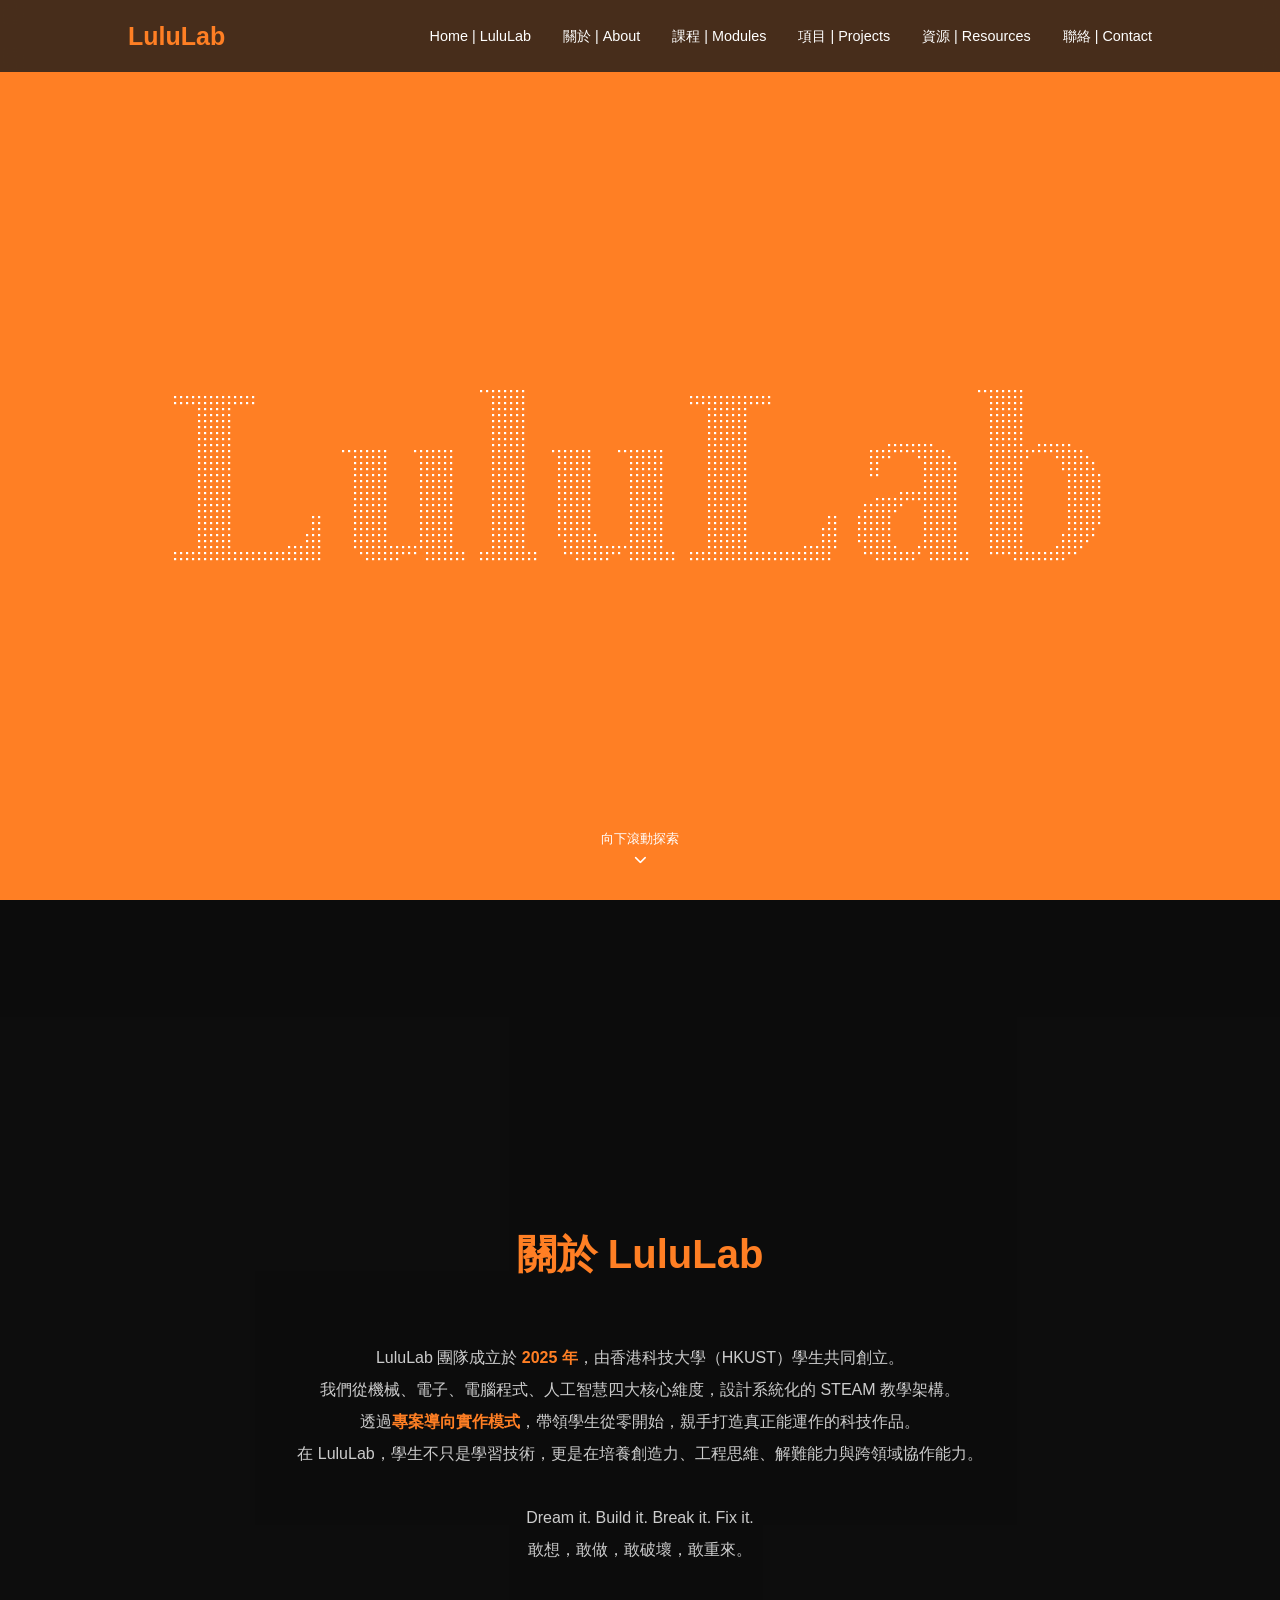
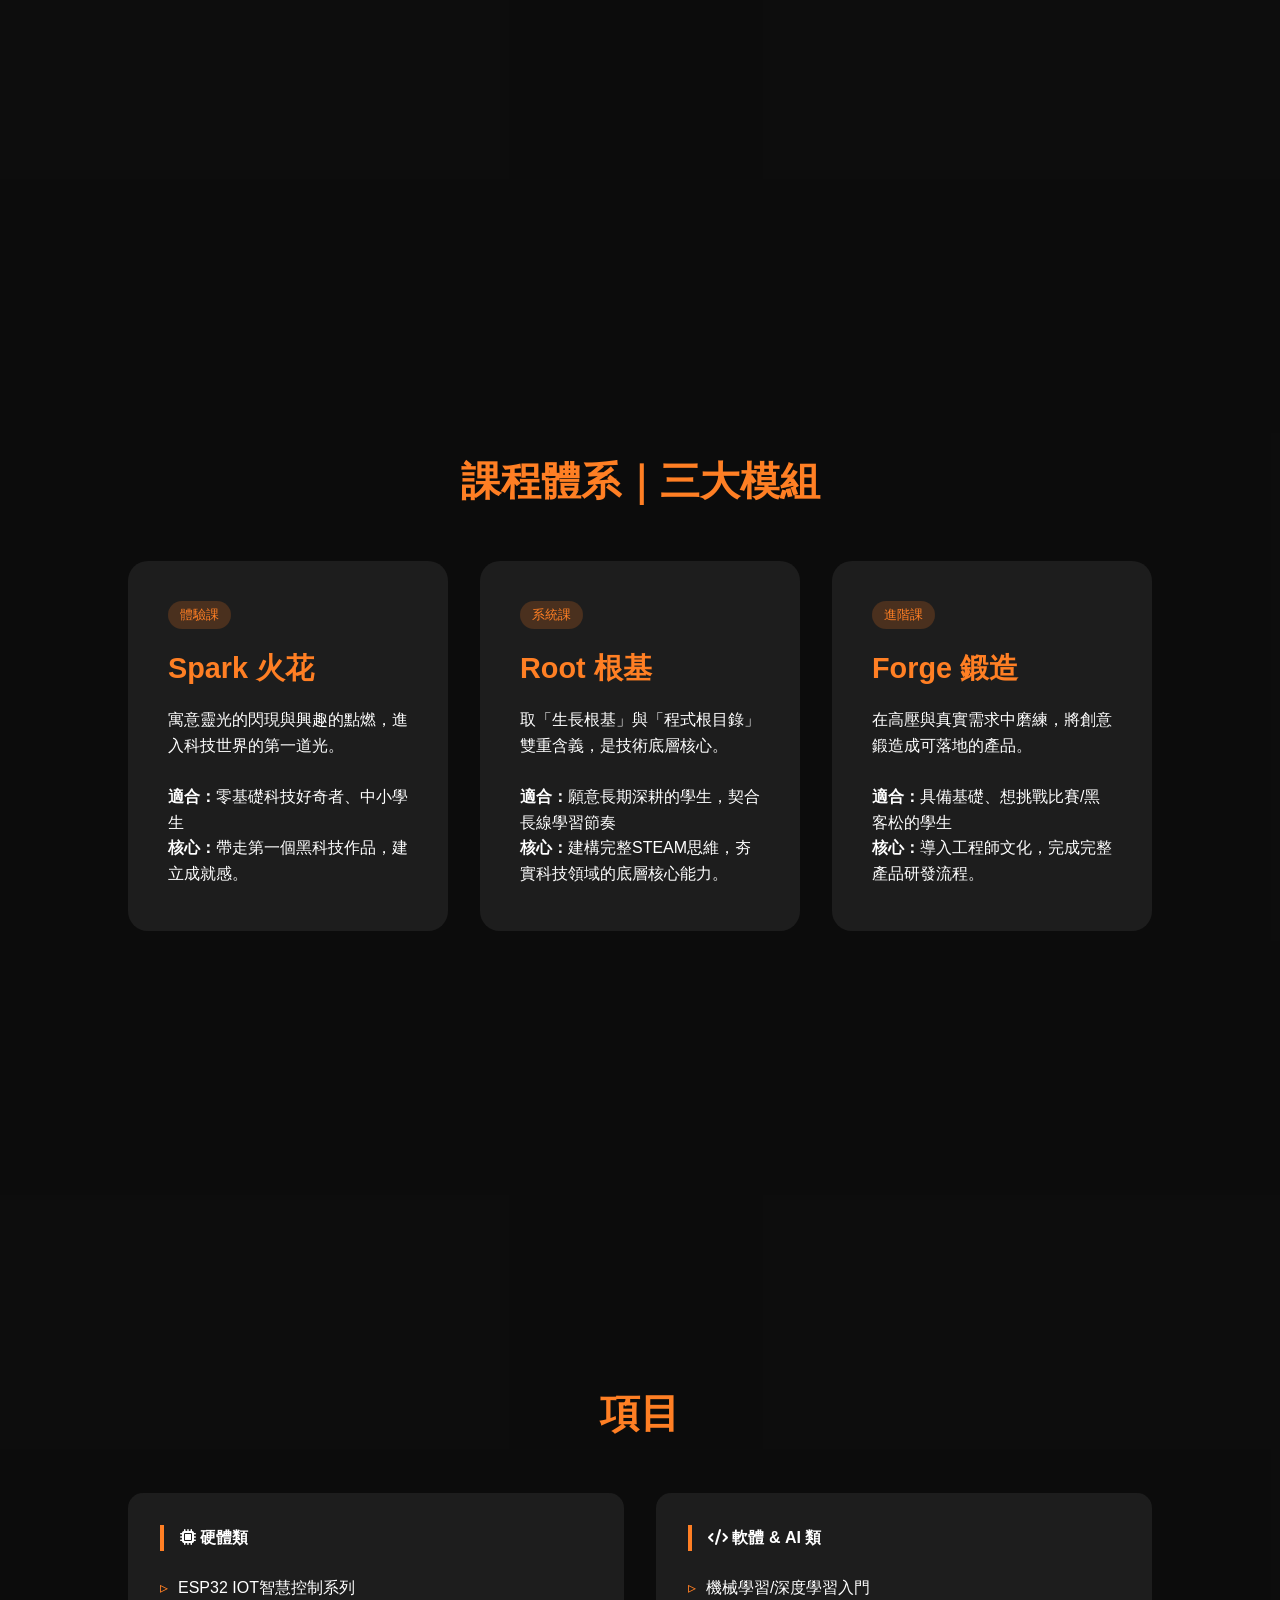
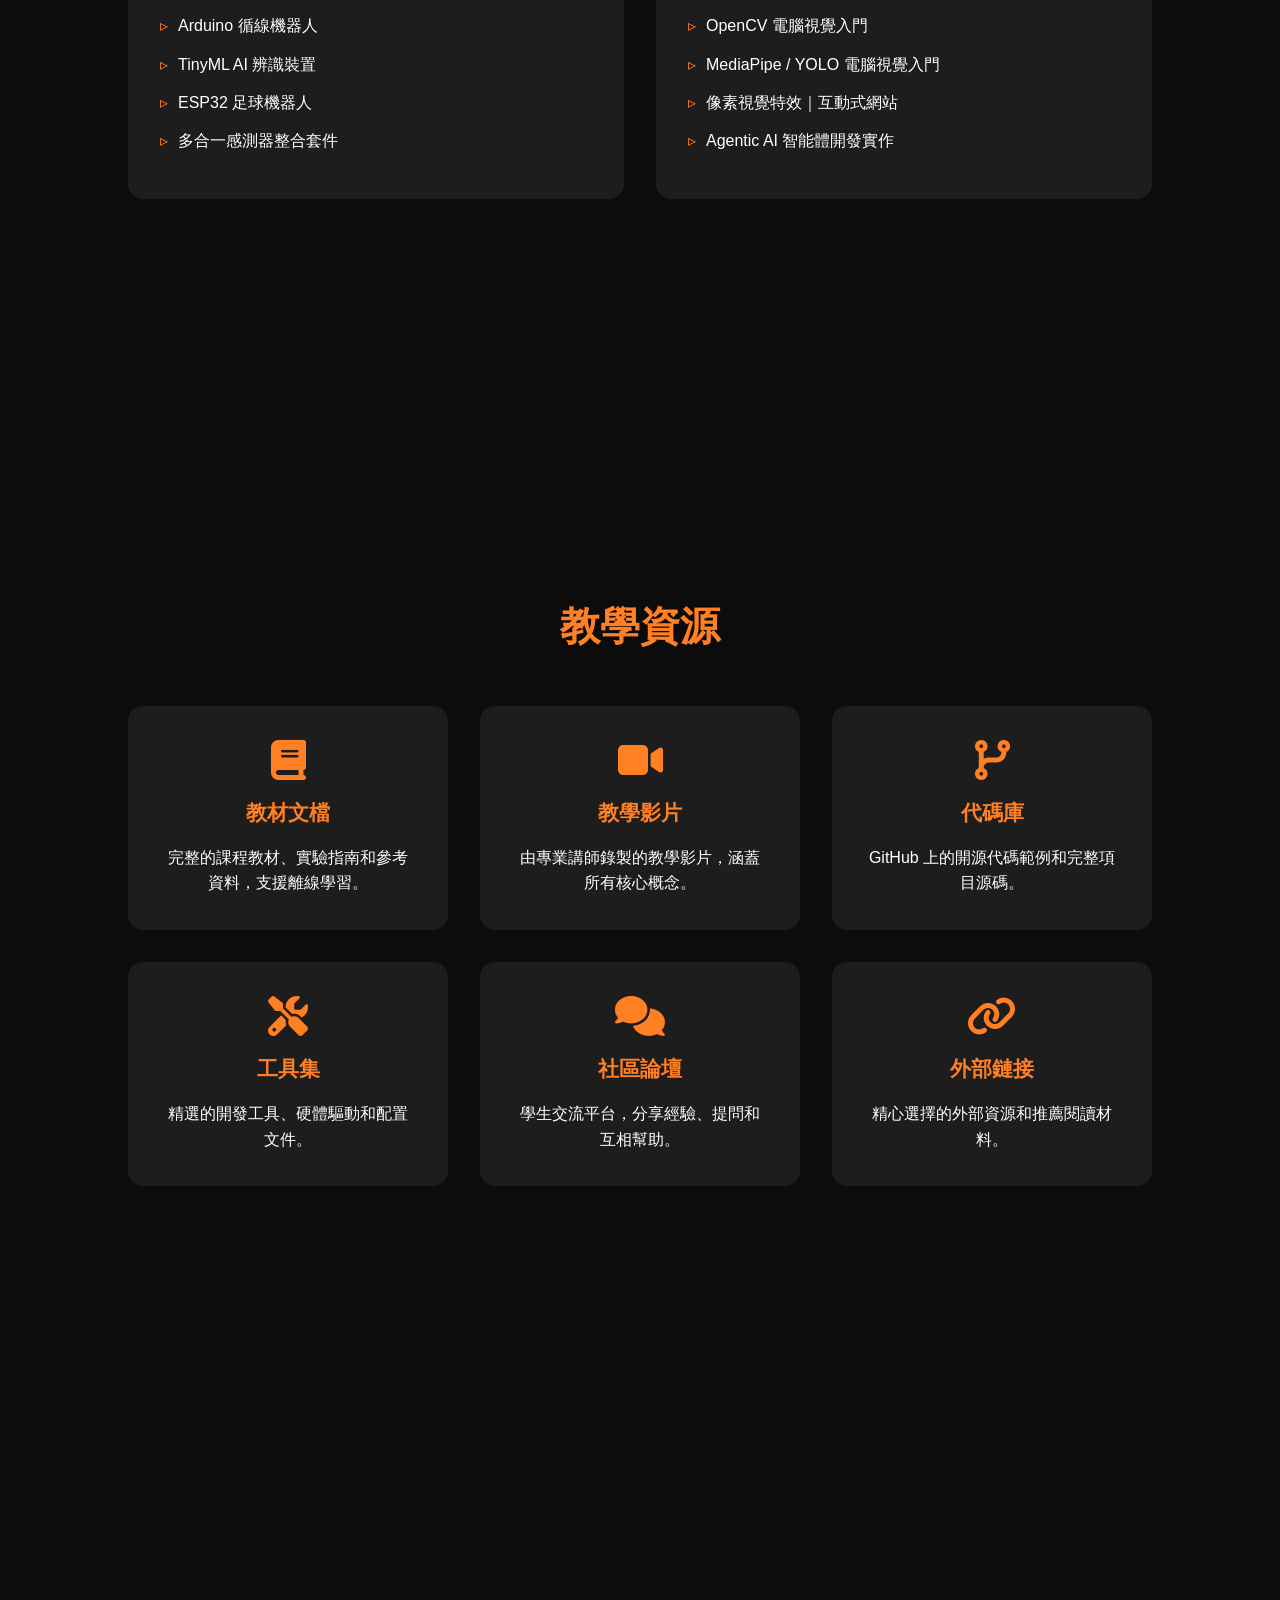
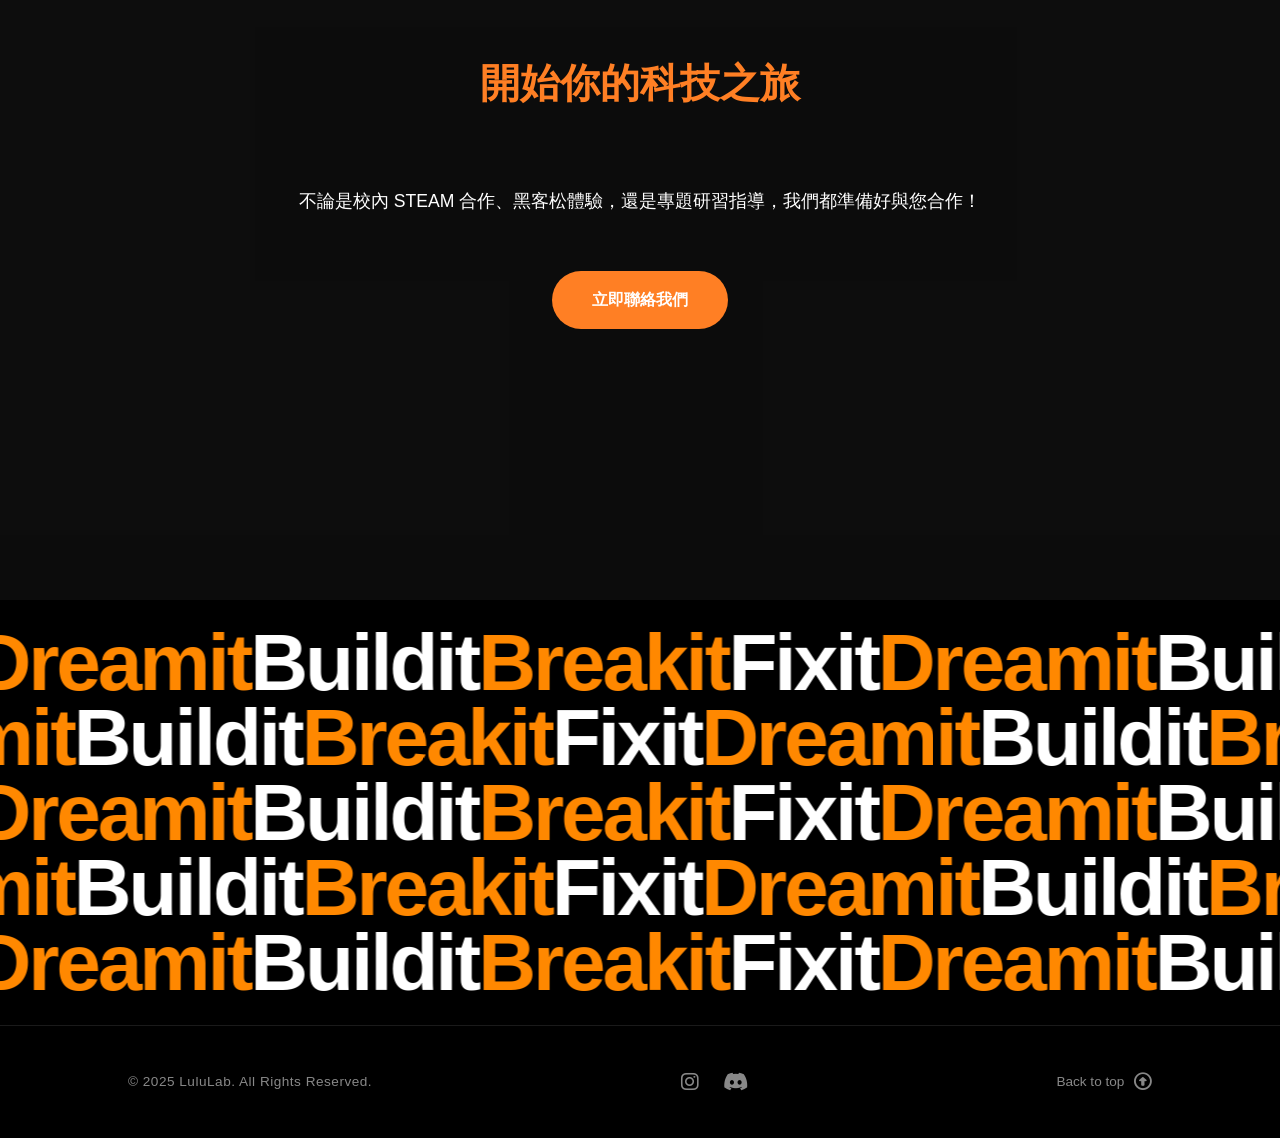
==== commit 69f0a08f: "update footer add ig + dc" ====
--- a/index.html
+++ b/index.html
@@ -183,7 +183,26 @@
     </section>
 
     <footer>
-        <p>&copy; 2025 LuluLab. All Rights Reserved. </p>
+        <div class="footer-container">
+            <div class="footer-left">
+                <p>&copy; 2025 LuluLab. All Rights Reserved.</p>
+            </div>
+            
+            <div class="footer-center">
+                <a href="https://www.instagram.com/lululab_team" target="_blank" class="social-link" title="Instagram">
+                    <i class="fab fa-instagram"></i>
+                </a>
+                <a href="https://discord.gg/tBDTKZq5S2" target="_blank" class="social-link" title="Discord">
+                    <i class="fab fa-discord"></i>
+                </a>
+            </div>
+            
+            <div class="footer-right">
+                <a href="#home" class="back-to-top">
+                    Back to top <i class="fa-regular fa-circle-up"></i>
+                </a>
+            </div>
+        </div>
     </footer>
 
     <script src="https://cdnjs.cloudflare.com/ajax/libs/gsap/3.12.2/gsap.min.js"></script>
--- a/css/style.css
+++ b/css/style.css
@@ -281,13 +281,113 @@
 
 /* ========== Footer ========== */
 footer {
-    text-align: center;
-    padding: 3rem;
-    background: #111;
-    font-size: 0.8rem;
-    color: #666;
+    background: #000; /* 調整為極致黑底，更契合黑客松/科技感視覺 */
+    padding: 2.5rem 10%;
+    font-size: 0.85rem;
+    color: #888;
     position: relative;
     z-index: 2;
+    border-top: 1px solid #1a1a1a; /* 增加一條低調的頂部網絡分割線 */
+}
+
+.footer-container {
+    display: flex;
+    justify-content: space-between;
+    align-items: center;
+    width: 100%;
+    max-width: 1200px;
+    margin: 0 auto;
+}
+
+.footer-left p {
+    margin: 0;
+    letter-spacing: 0.5px;
+}
+
+.footer-center {
+    display: flex;
+    align-items: center;
+    gap: 1.5rem;
+}
+
+.footer-center .social-link {
+    color: #888;
+    font-size: 1.25rem;
+    transition: color 0.3s ease, transform 0.3s ease;
+    text-decoration: none;
+}
+
+.footer-center .social-link:hover {
+    color: var(--primary-orange); /* 懸停時轉為 LuluLab 品牌橘色 */
+    transform: scale(1.1);
+}
+
+.footer-right .back-to-top {
+    color: #888;
+    text-decoration: none;
+    display: flex;
+    align-items: center;
+    gap: 0.6rem;
+    transition: color 0.3s ease;
+    font-weight: 500;
+}
+
+.footer-right .back-to-top i {
+    font-size: 1.1rem;
+    transition: transform 0.3s ease;
+}
+
+.footer-right .back-to-top:hover {
+    color: #ffffff; /* 懸停時文字變白，更符合現代 UI 習慣 */
+}
+
+.footer-right .back-to-top:hover i {
+    color: var(--primary-orange);
+    transform: translateY(-3px); /* 懸停時箭頭微微往上跳動，增加動態趣味 */
+}
+
+/* ========== 響應式設計（手機版）優化 ========== */
+@media (max-width: 768px) {
+    nav {
+        padding: 1rem 5%;
+    }
+
+    .logo {
+        font-size: 1.2rem;
+    }
+
+    nav ul {
+        display: none;
+    }
+
+    section {
+        padding: 80px 5%;
+    }
+
+    h2.section-title {
+        font-size: 1.8rem;
+        margin-bottom: 2rem;
+    }
+
+    .curriculum-container {
+        grid-template-columns: 1fr;
+    }
+
+    .project-grid {
+        grid-template-columns: 1fr;
+    }
+
+    .cta-button {
+        padding: 0.8rem 2rem;
+        font-size: 0.9rem;
+    }
+
+    /* 手機端 Footer 改為垂直置中排列，避免擠壓變形 */
+    .footer-container {
+        flex-direction: column;
+        gap: 1.5rem;
+        text-align: center;
+    }
 }
 
 /* ========== 響應式設計（手機版） ========== */
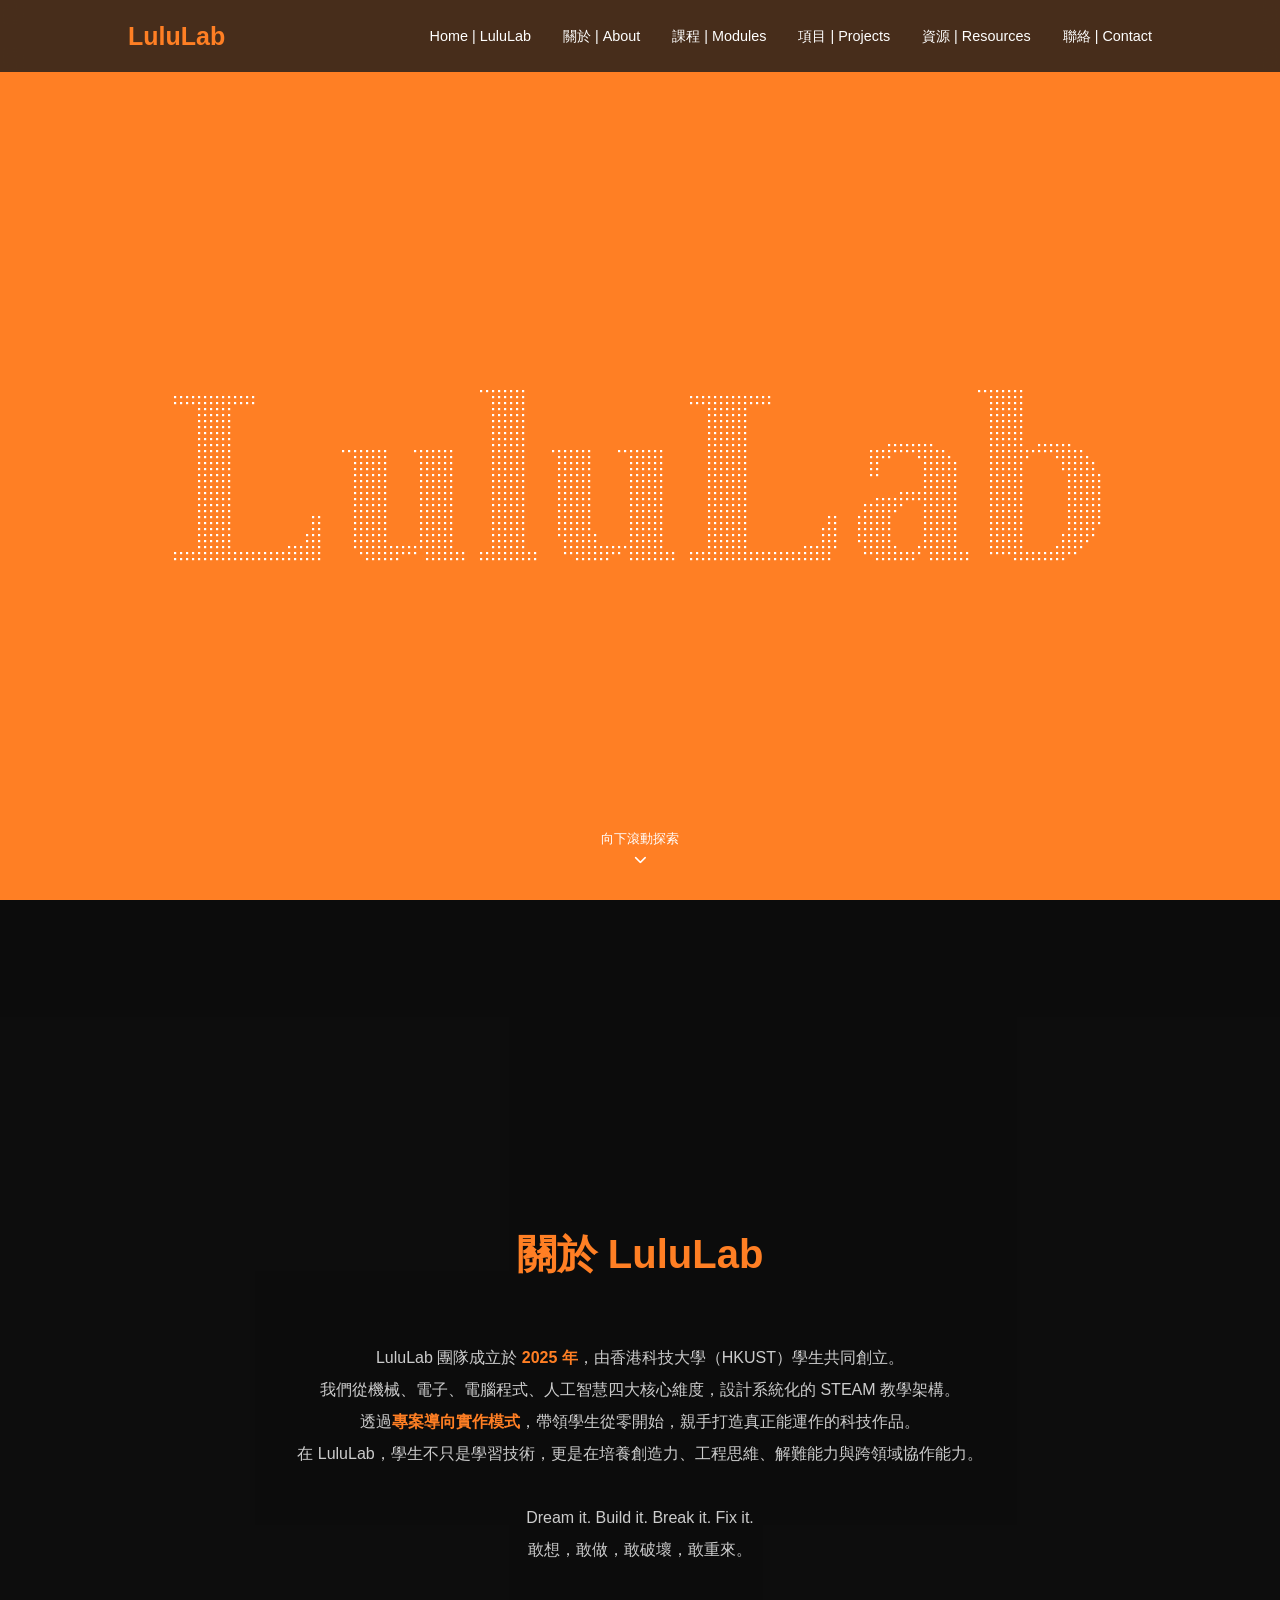
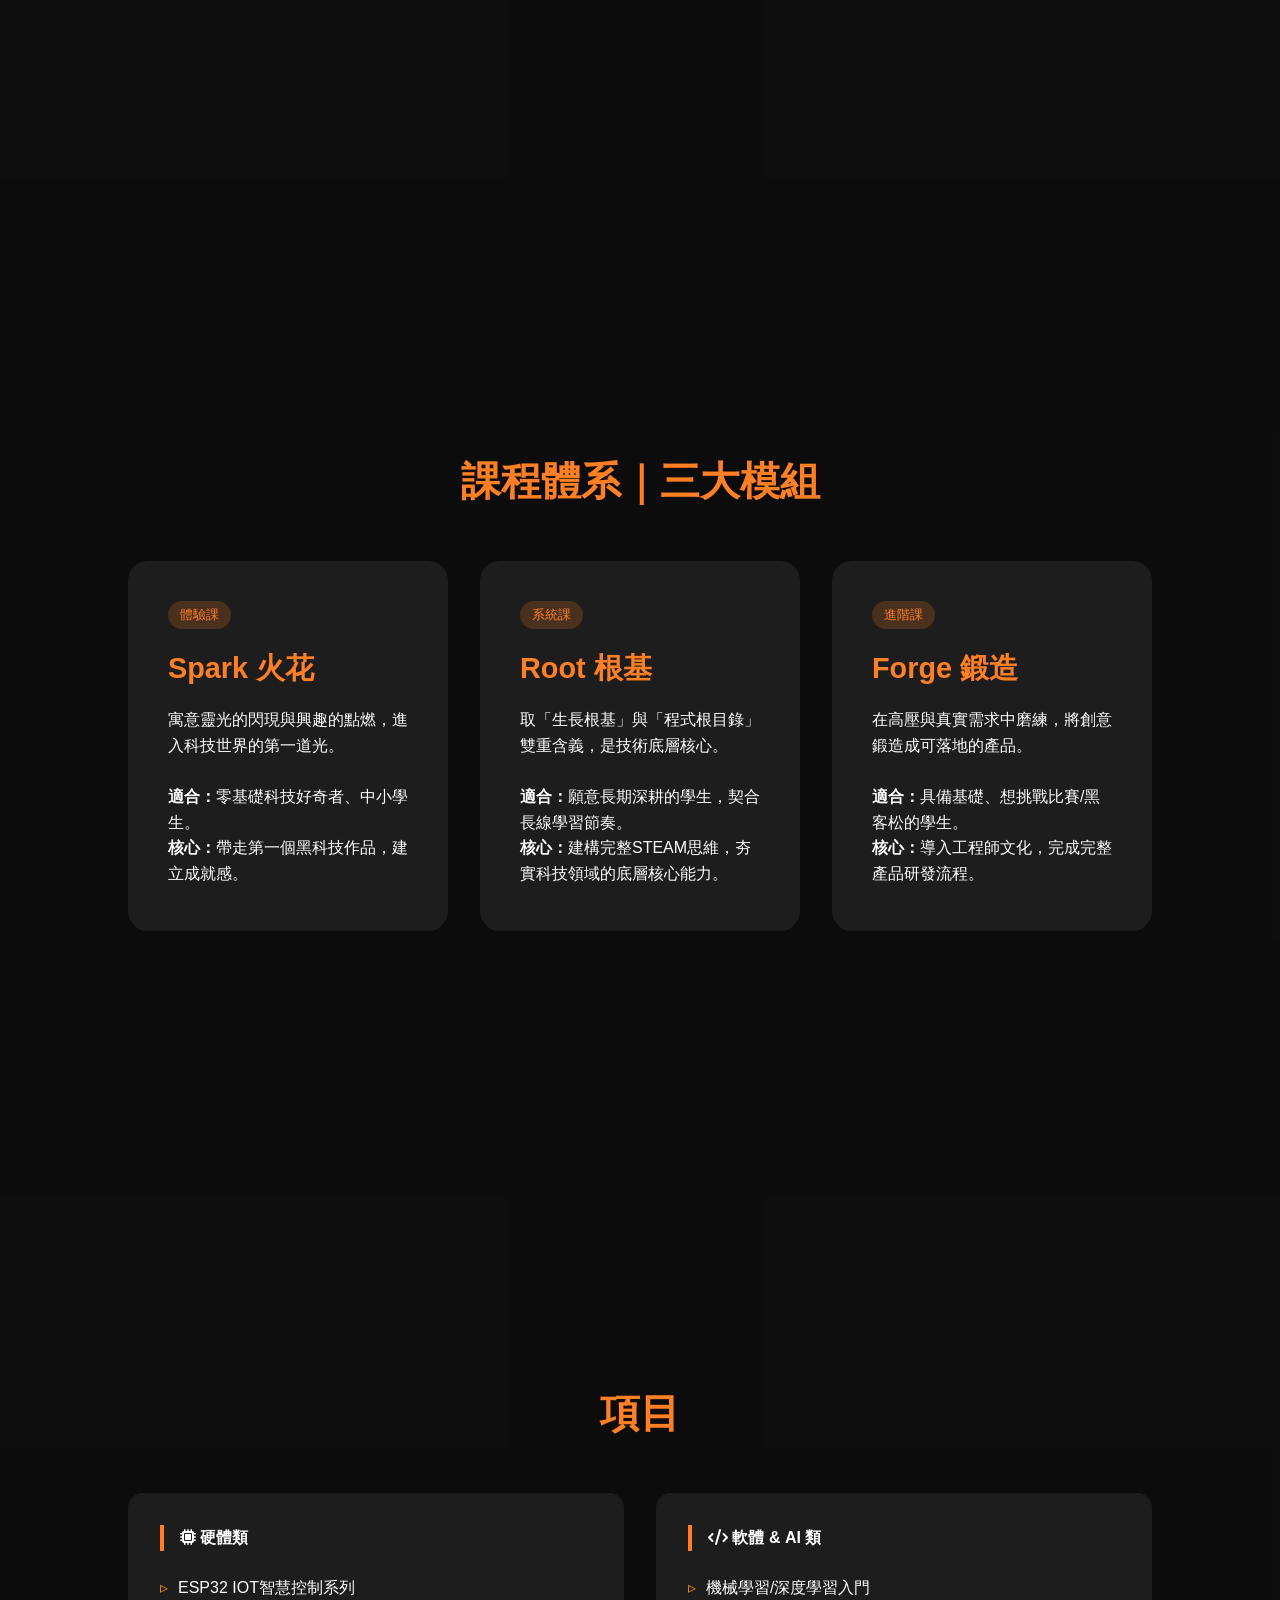
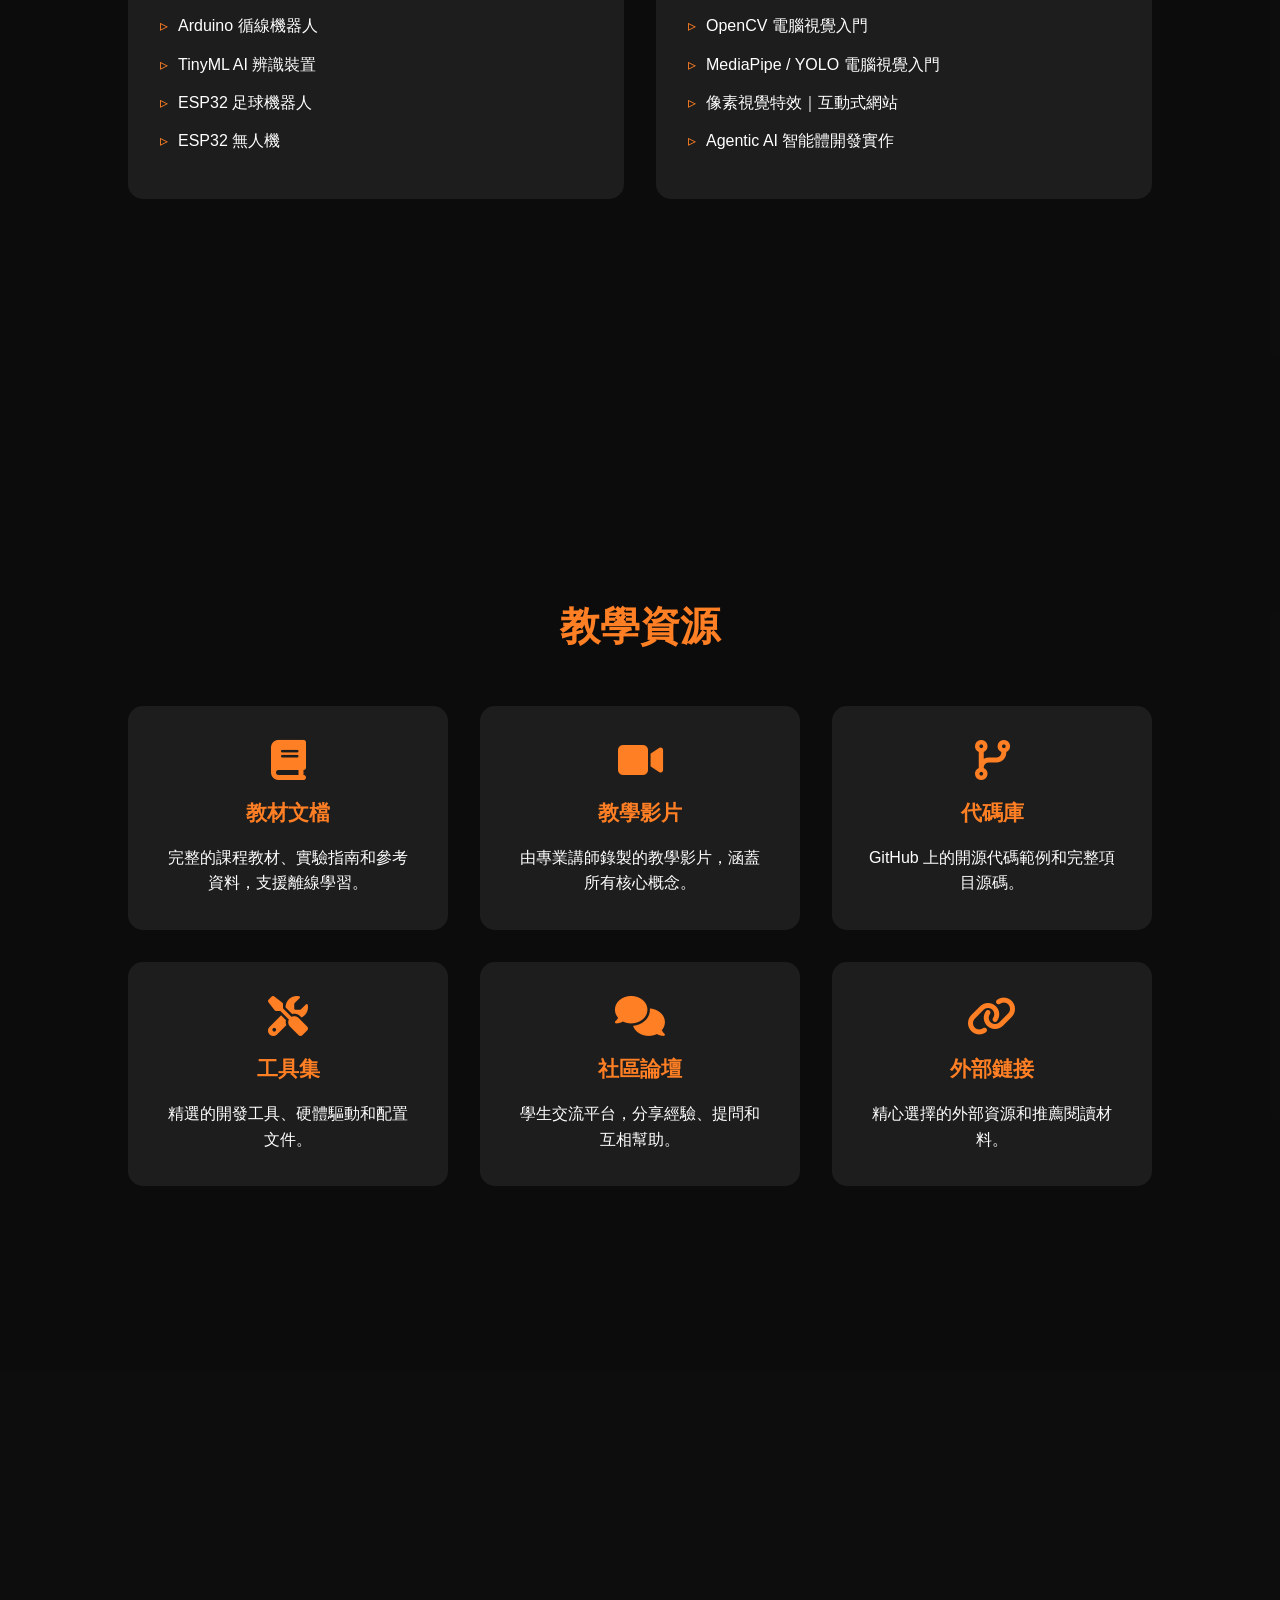
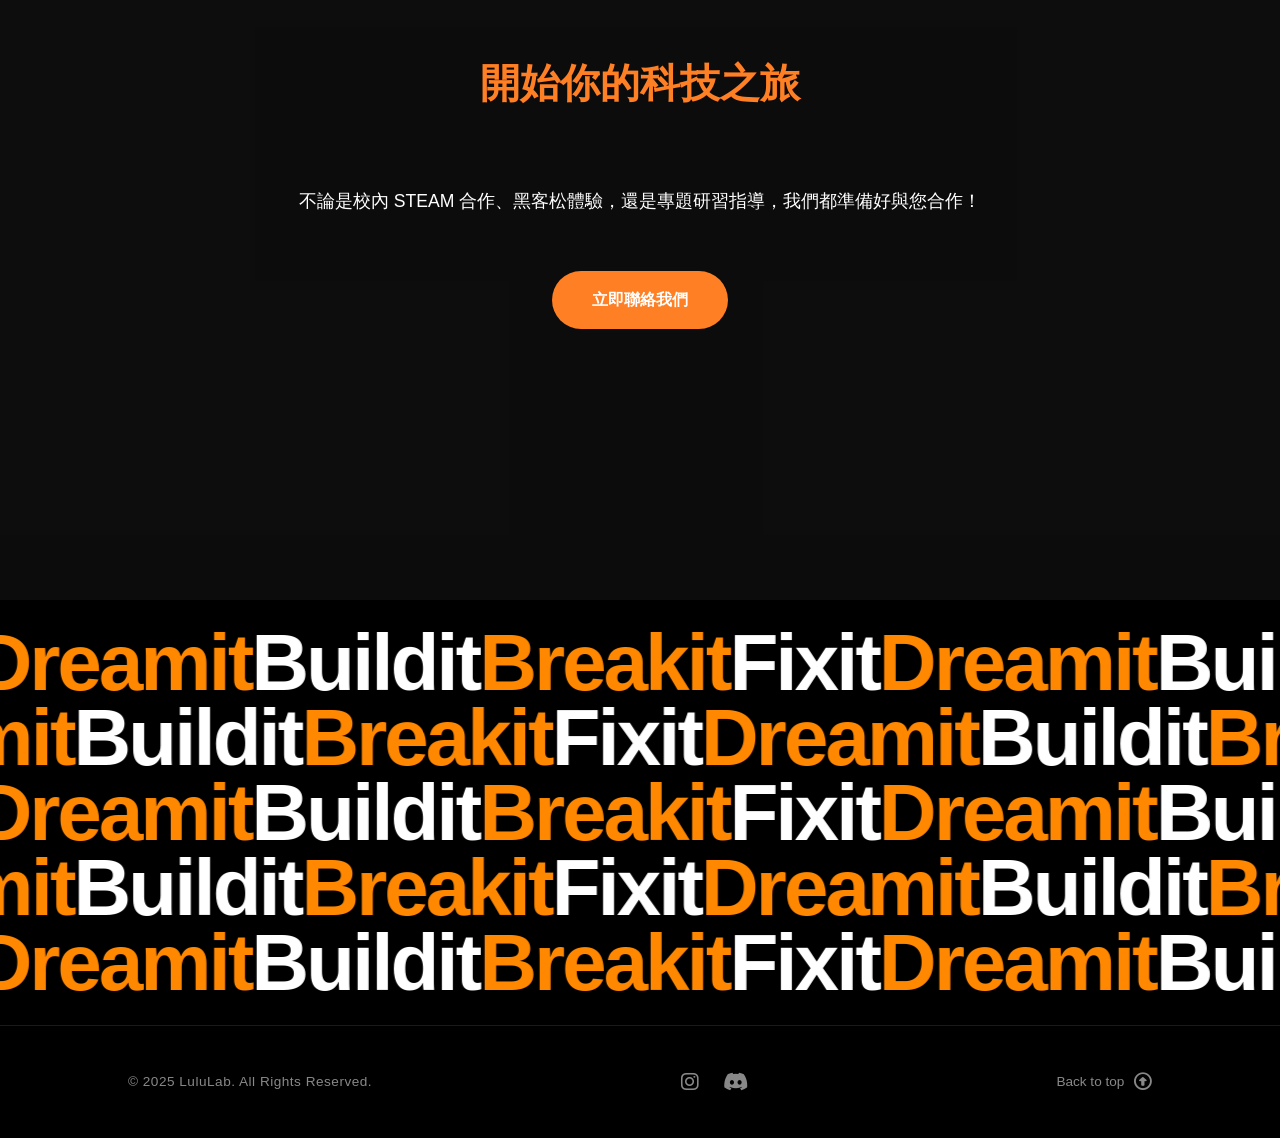
==== commit 635fed1d: "update content of project + module" ====
--- a/index.html
+++ b/index.html
@@ -62,7 +62,7 @@
                 <h3>Spark 火花</h3>
                 <p>寓意靈光的閃現與興趣的點燃，進入科技世界的第一道光。</p>
                 <br>
-                <p><strong>適合：</strong>零基礎科技好奇者、中小學生</p>
+                <p><strong>適合：</strong>零基礎科技好奇者、中小學生。</p>
                 <p><strong>核心：</strong>帶走第一個黑科技作品，建立成就感。</p>
             </div>
             <div class="curriculum-card">
@@ -70,7 +70,7 @@
                 <h3>Root 根基</h3>
                 <p>取「生長根基」與「程式根目錄」雙重含義，是技術底層核心。</p>
                 <br>
-                <p><strong>適合：</strong>願意長期深耕的學生，契合長線學習節奏</p>
+                <p><strong>適合：</strong>願意長期深耕的學生，契合長線學習節奏。</p>
                 <p><strong>核心：</strong>建構完整STEAM思維，夯實科技領域的底層核心能力。</p>
             </div>
             <div class="curriculum-card">
@@ -78,7 +78,7 @@
                 <h3>Forge 鍛造</h3>
                 <p>在高壓與真實需求中磨練，將創意鍛造成可落地的產品。</p>
                 <br>
-                <p><strong>適合：</strong>具備基礎、想挑戰比賽/黑客松的學生</p>
+                <p><strong>適合：</strong>具備基礎、想挑戰比賽/黑客松的學生。</p>
                 <p><strong>核心：</strong>導入工程師文化，完成完整產品研發流程。</p>
             </div>
         </div>
@@ -94,7 +94,7 @@
                     <li>Arduino 循線機器人</li>
                     <li>TinyML AI 辨識裝置</li>
                     <li>ESP32 足球機器人</li>
-                    <li>多合一感測器整合套件</li>
+                    <li>ESP32 無人機</li>
                 </ul>
             </div>
             <div class="project-category">
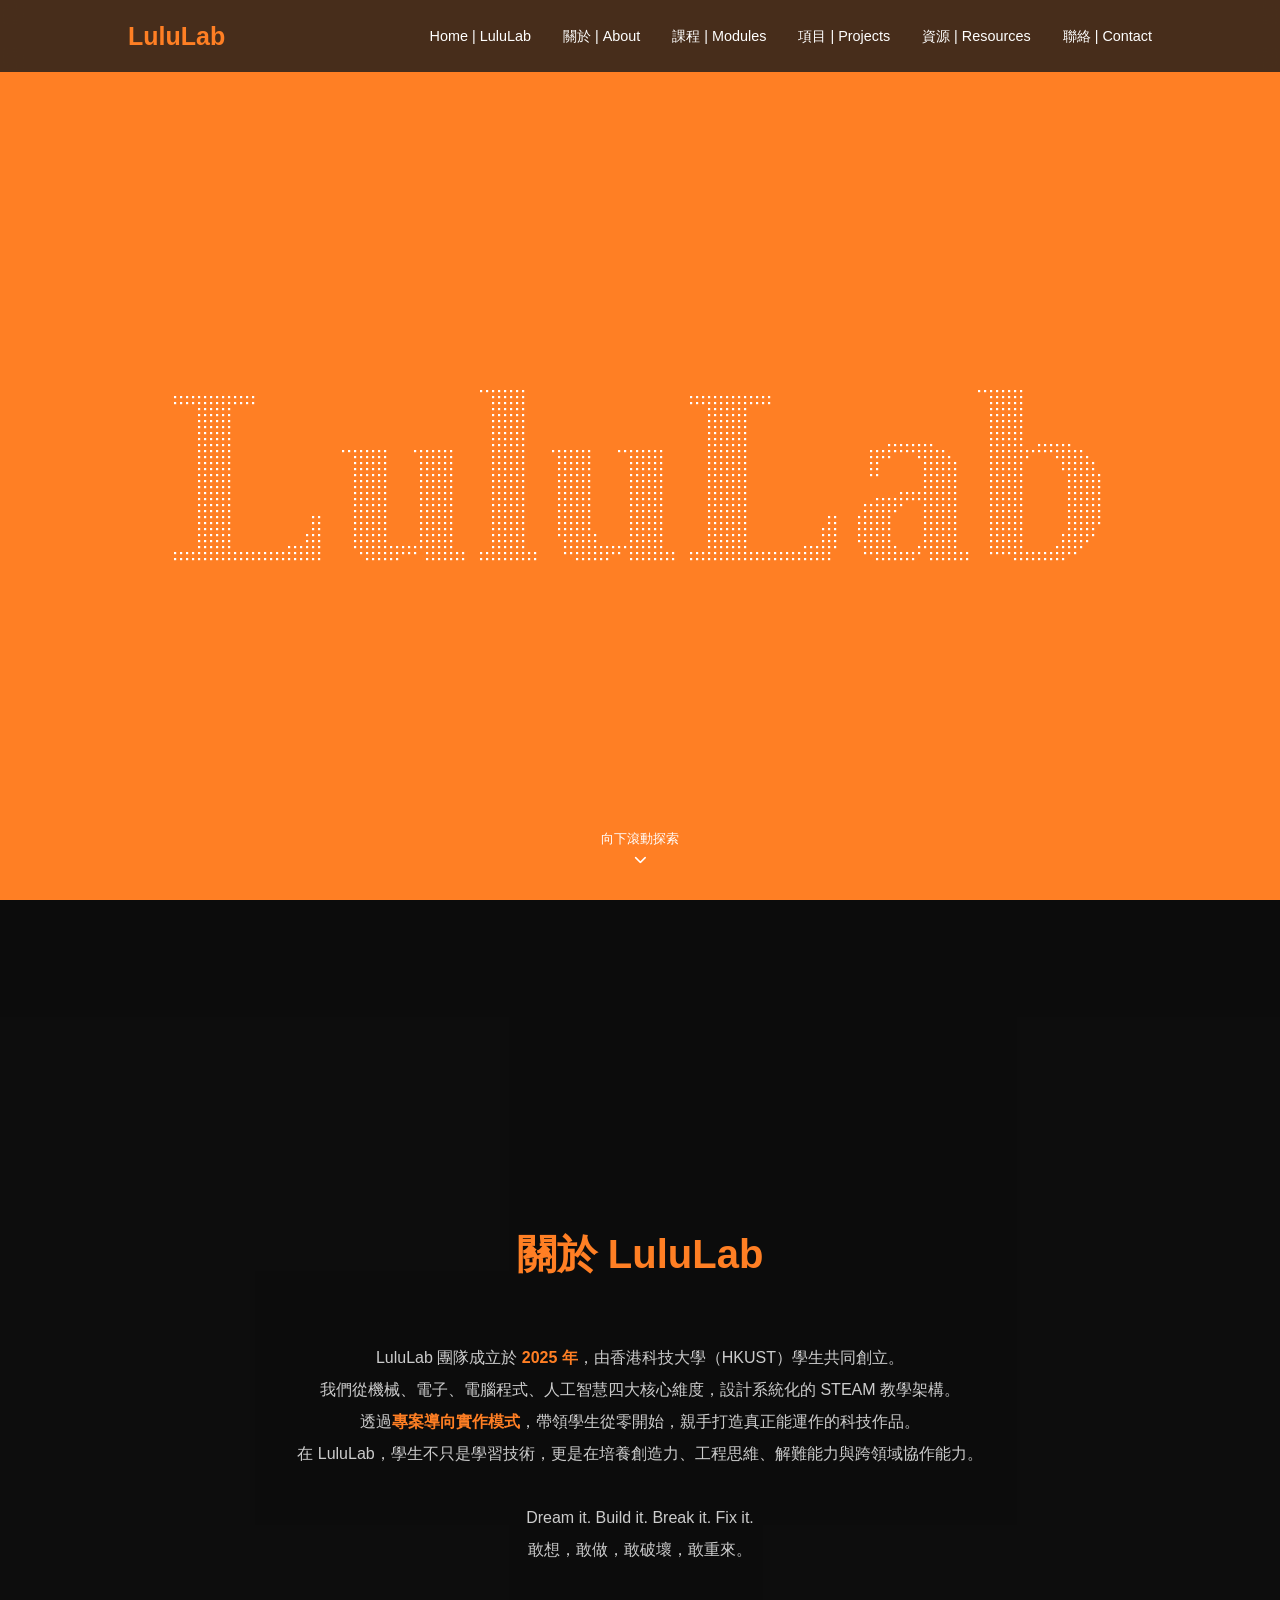
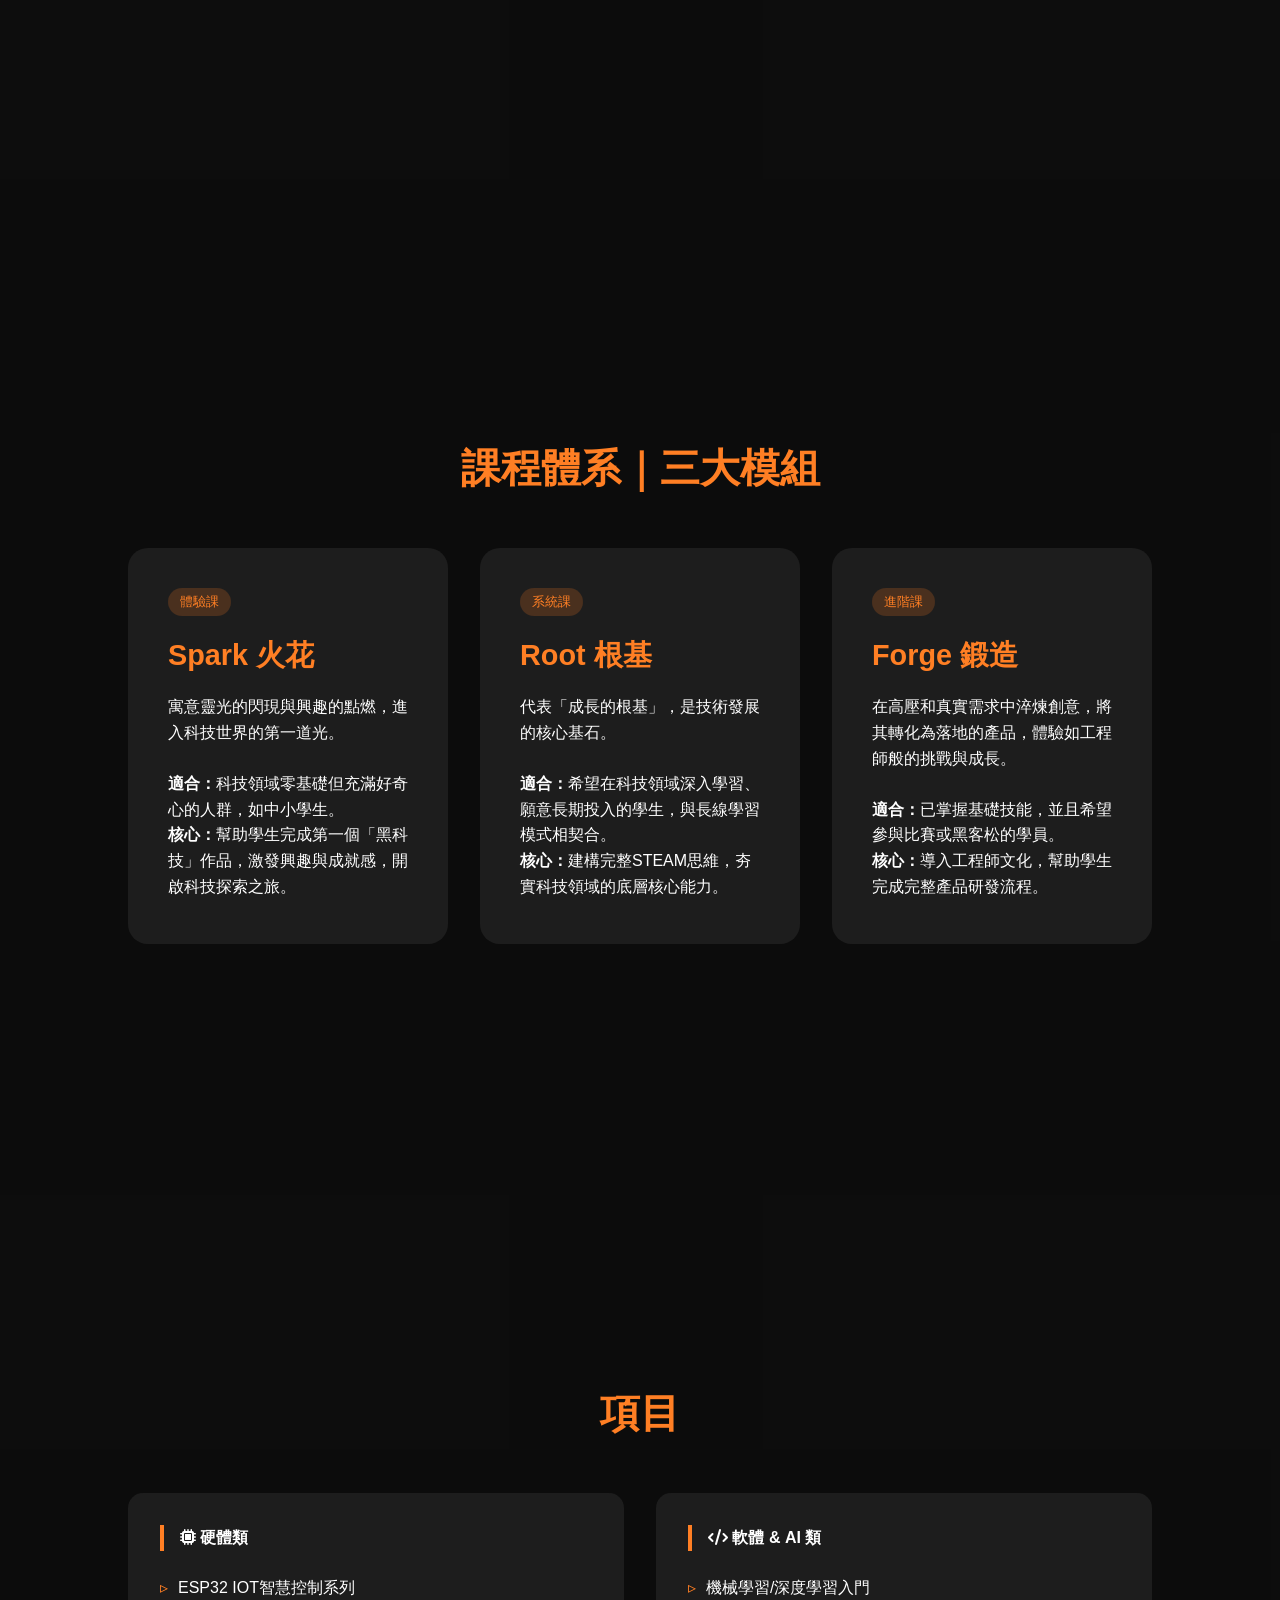
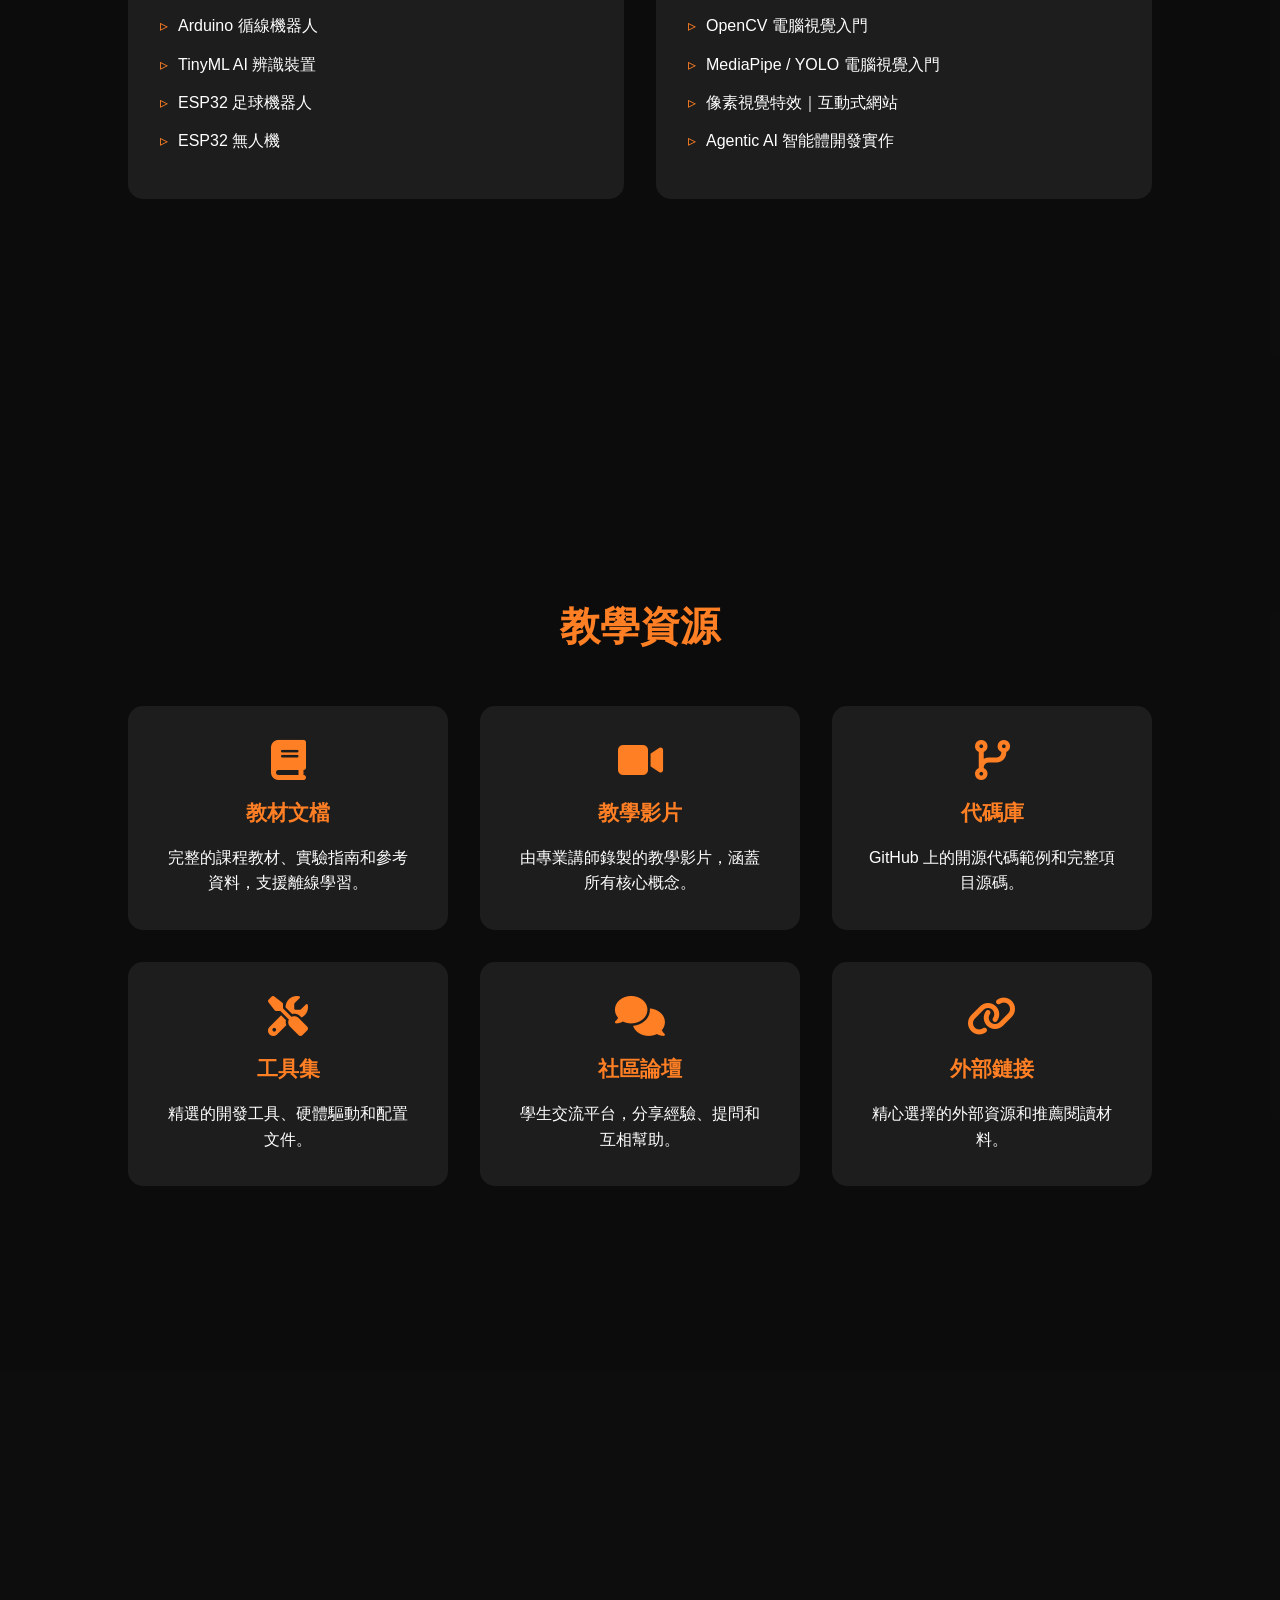
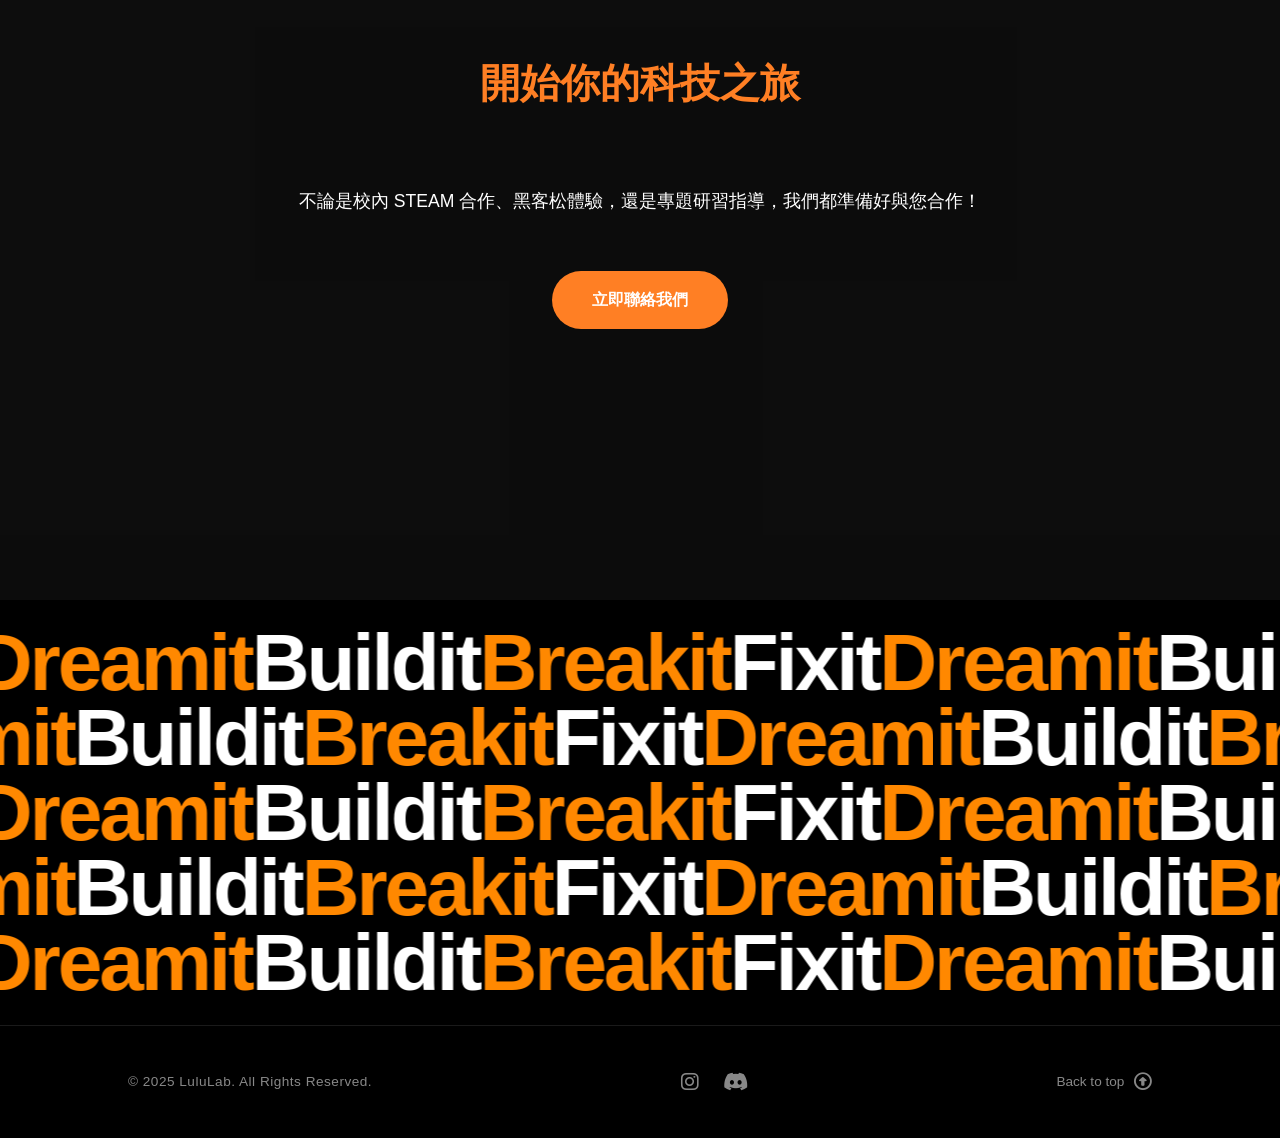
==== commit f523b564: "rewrite the module content" ====
--- a/index.html
+++ b/index.html
@@ -62,24 +62,24 @@
                 <h3>Spark 火花</h3>
                 <p>寓意靈光的閃現與興趣的點燃，進入科技世界的第一道光。</p>
                 <br>
-                <p><strong>適合：</strong>零基礎科技好奇者、中小學生。</p>
-                <p><strong>核心：</strong>帶走第一個黑科技作品，建立成就感。</p>
+                <p><strong>適合：</strong>科技領域零基礎但充滿好奇心的人群，如中小學生。</p>
+                <p><strong>核心：</strong>幫助學生完成第一個「黑科技」作品，激發興趣與成就感，開啟科技探索之旅。</p>
             </div>
             <div class="curriculum-card">
                 <span class="tag">系統課</span>
                 <h3>Root 根基</h3>
-                <p>取「生長根基」與「程式根目錄」雙重含義，是技術底層核心。</p>
+                <p>代表「成長的根基」，是技術發展的核心基石。</p>
                 <br>
-                <p><strong>適合：</strong>願意長期深耕的學生，契合長線學習節奏。</p>
+                <p><strong>適合：</strong>希望在科技領域深入學習、願意長期投入的學生，與長線學習模式相契合。</p>
                 <p><strong>核心：</strong>建構完整STEAM思維，夯實科技領域的底層核心能力。</p>
             </div>
             <div class="curriculum-card">
                 <span class="tag">進階課</span>
                 <h3>Forge 鍛造</h3>
-                <p>在高壓與真實需求中磨練，將創意鍛造成可落地的產品。</p>
+                <p>在高壓和真實需求中淬煉創意，將其轉化為落地的產品，體驗如工程師般的挑戰與成長。</p>
                 <br>
-                <p><strong>適合：</strong>具備基礎、想挑戰比賽/黑客松的學生。</p>
-                <p><strong>核心：</strong>導入工程師文化，完成完整產品研發流程。</p>
+                <p><strong>適合：</strong>已掌握基礎技能，並且希望參與比賽或黑客松的學員。</p>
+                <p><strong>核心：</strong>導入工程師文化，幫助學生完成完整產品研發流程。</p>
             </div>
         </div>
     </section>
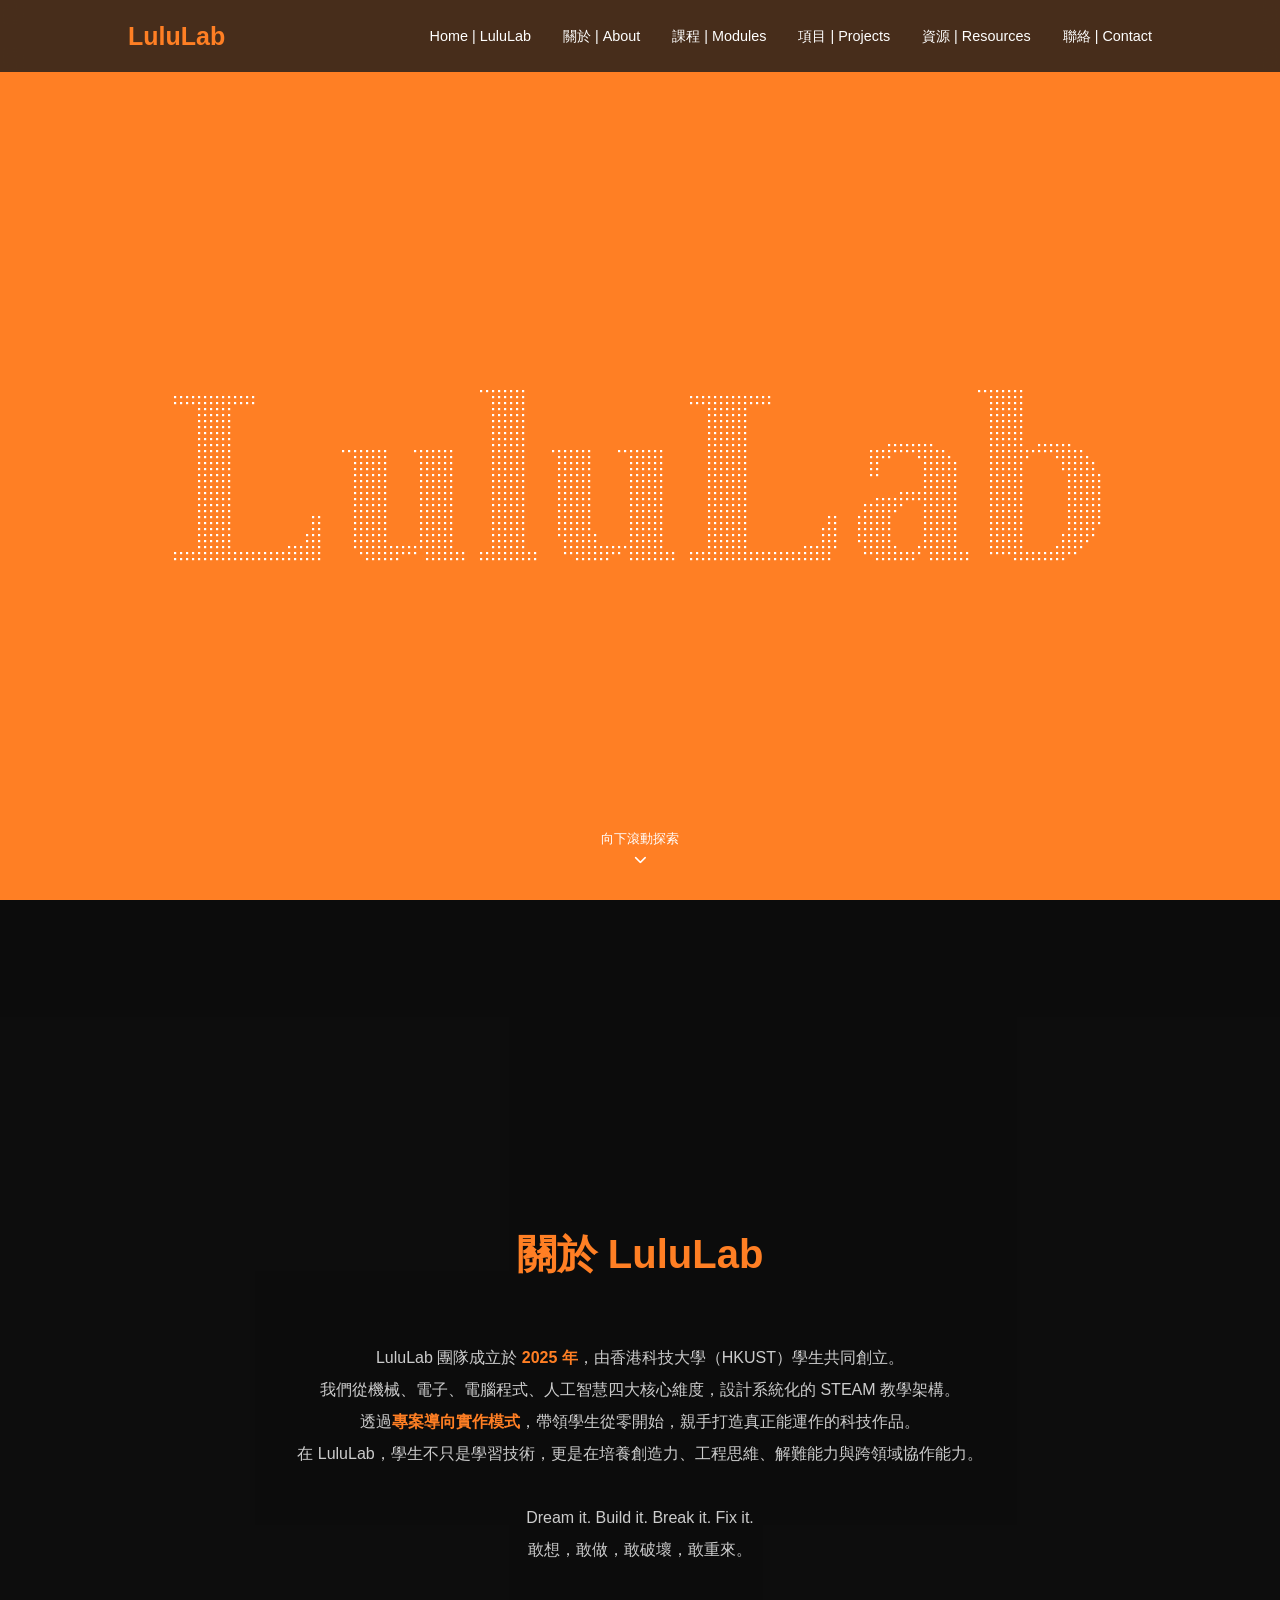
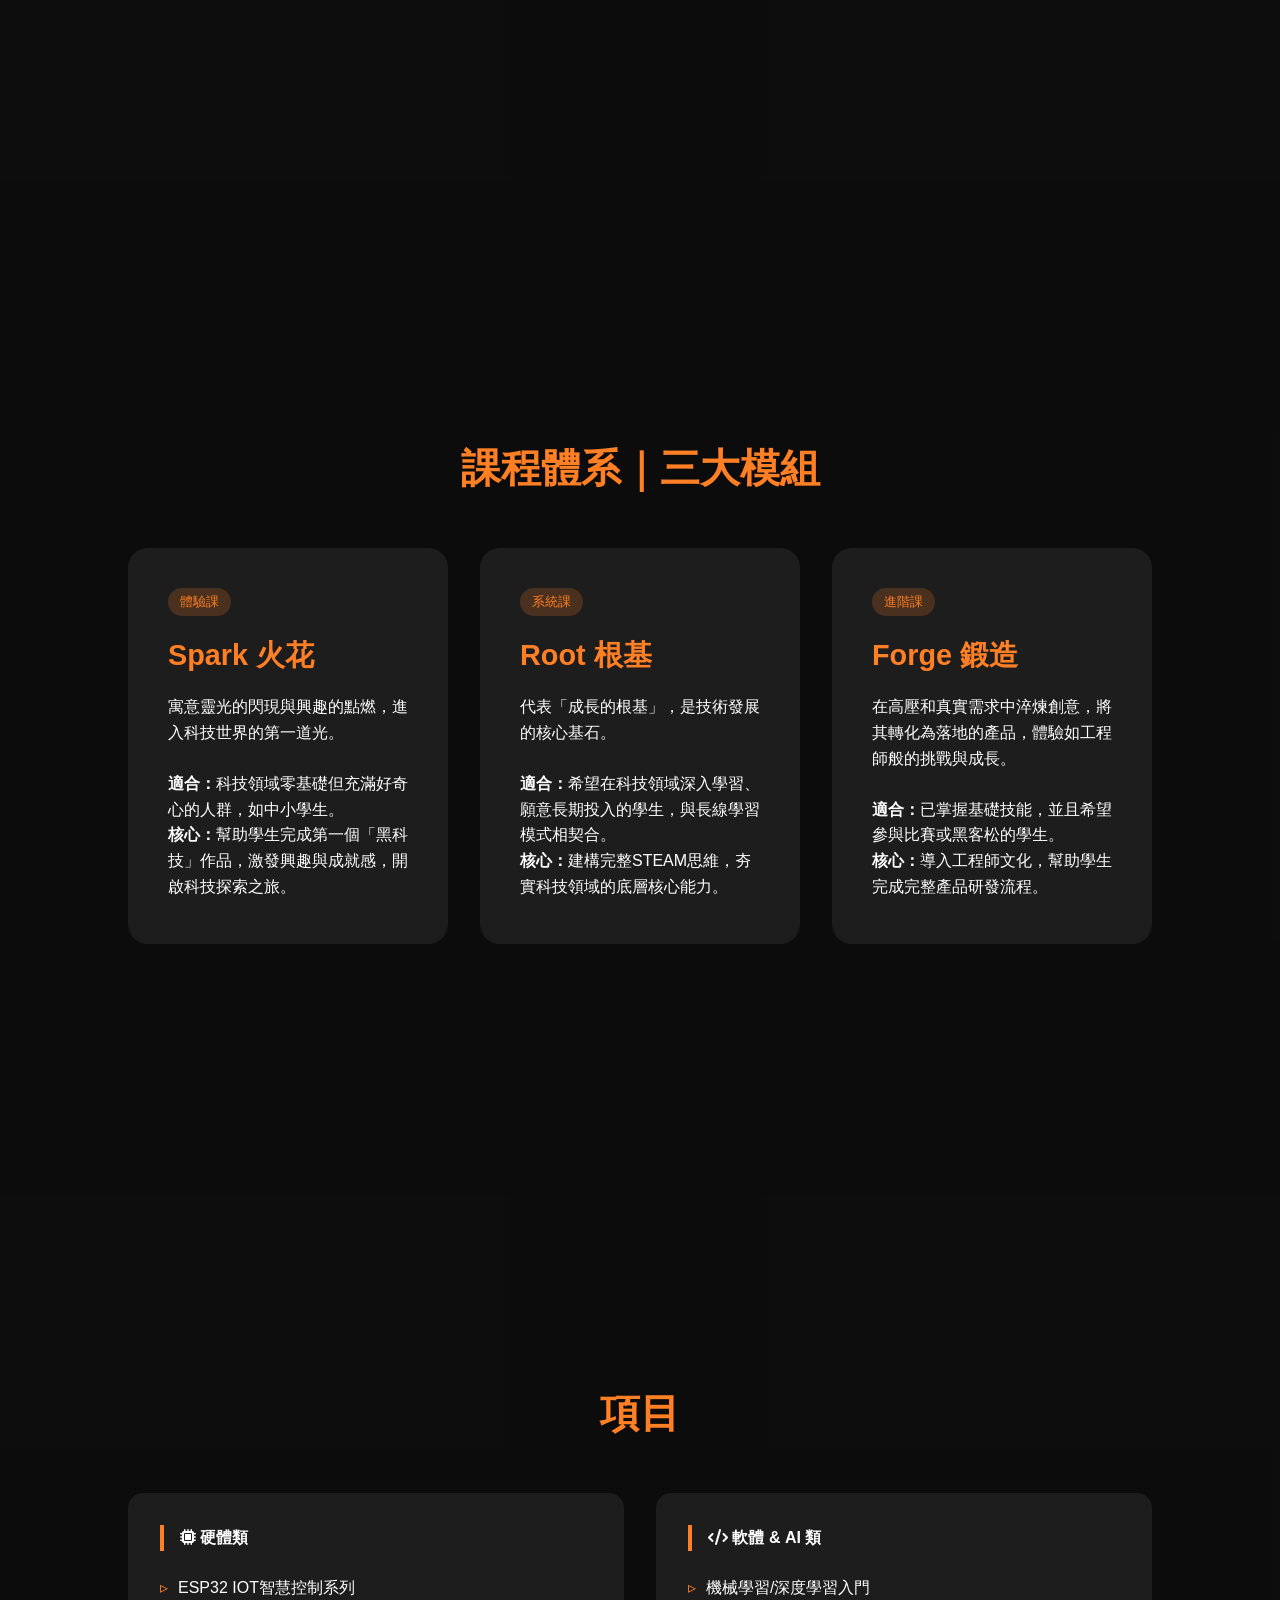
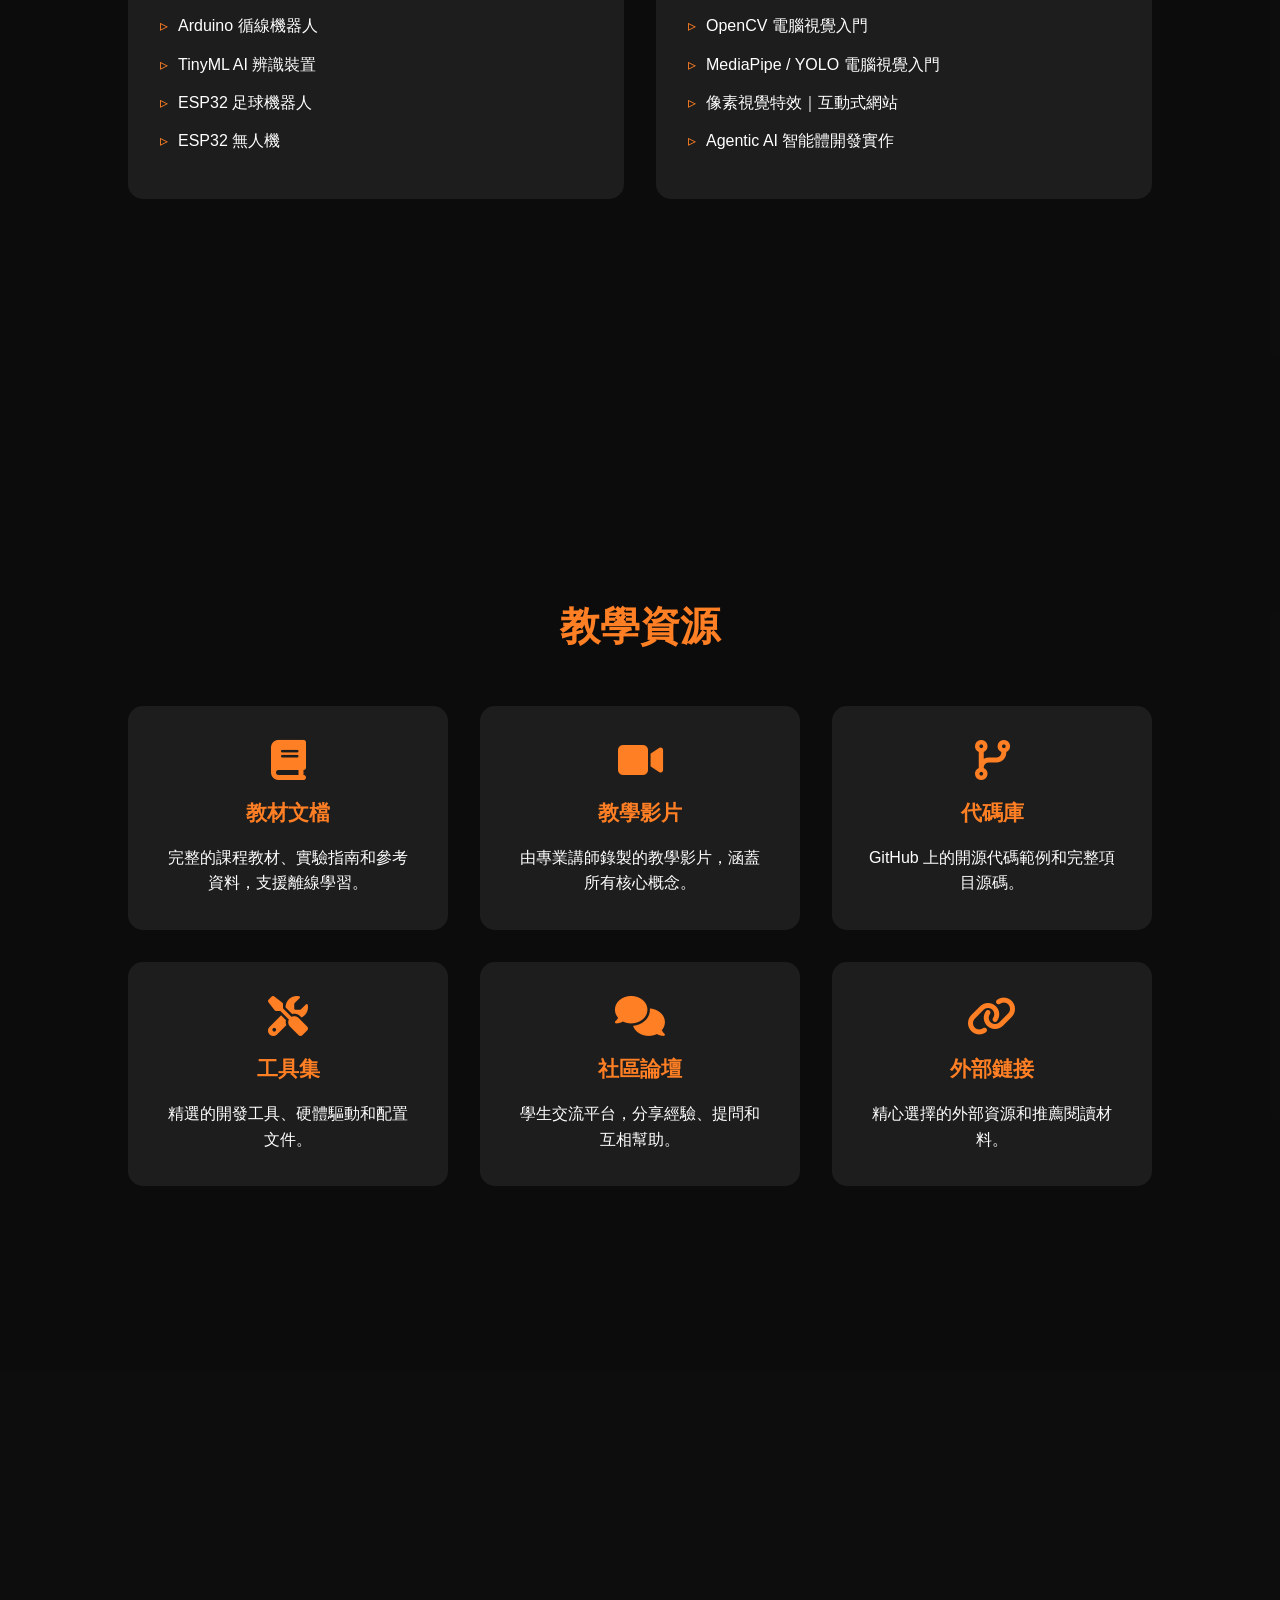
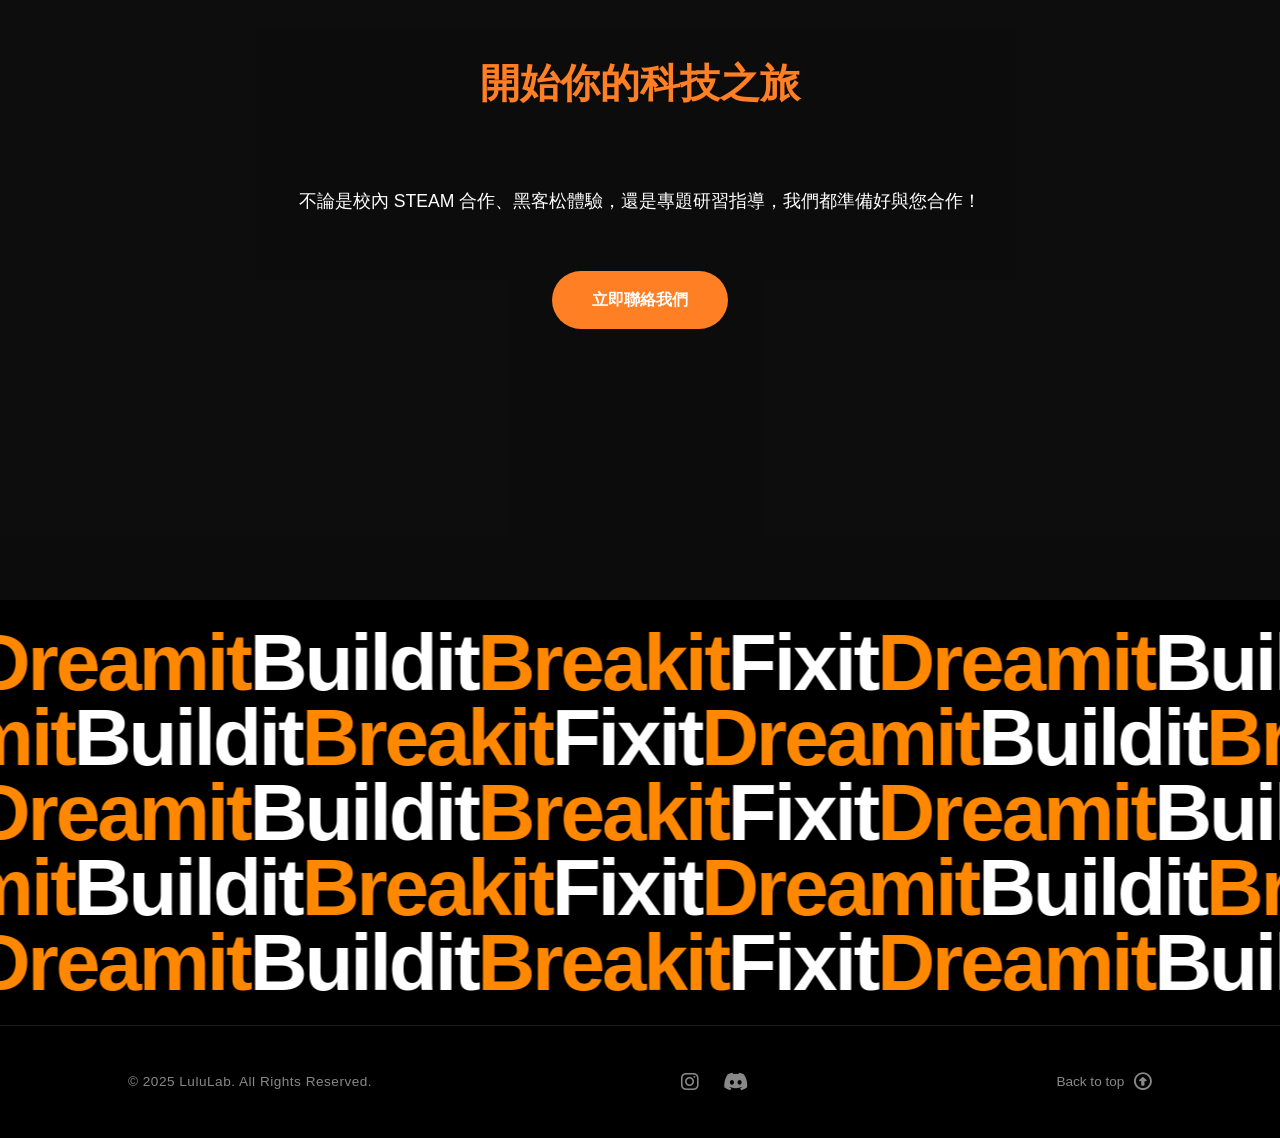
==== commit 4934ff8e: "rewrite the module content" ====
--- a/index.html
+++ b/index.html
@@ -78,7 +78,7 @@
                 <h3>Forge 鍛造</h3>
                 <p>在高壓和真實需求中淬煉創意，將其轉化為落地的產品，體驗如工程師般的挑戰與成長。</p>
                 <br>
-                <p><strong>適合：</strong>已掌握基礎技能，並且希望參與比賽或黑客松的學員。</p>
+                <p><strong>適合：</strong>已掌握基礎技能，並且希望參與比賽或黑客松的學生。</p>
                 <p><strong>核心：</strong>導入工程師文化，幫助學生完成完整產品研發流程。</p>
             </div>
         </div>
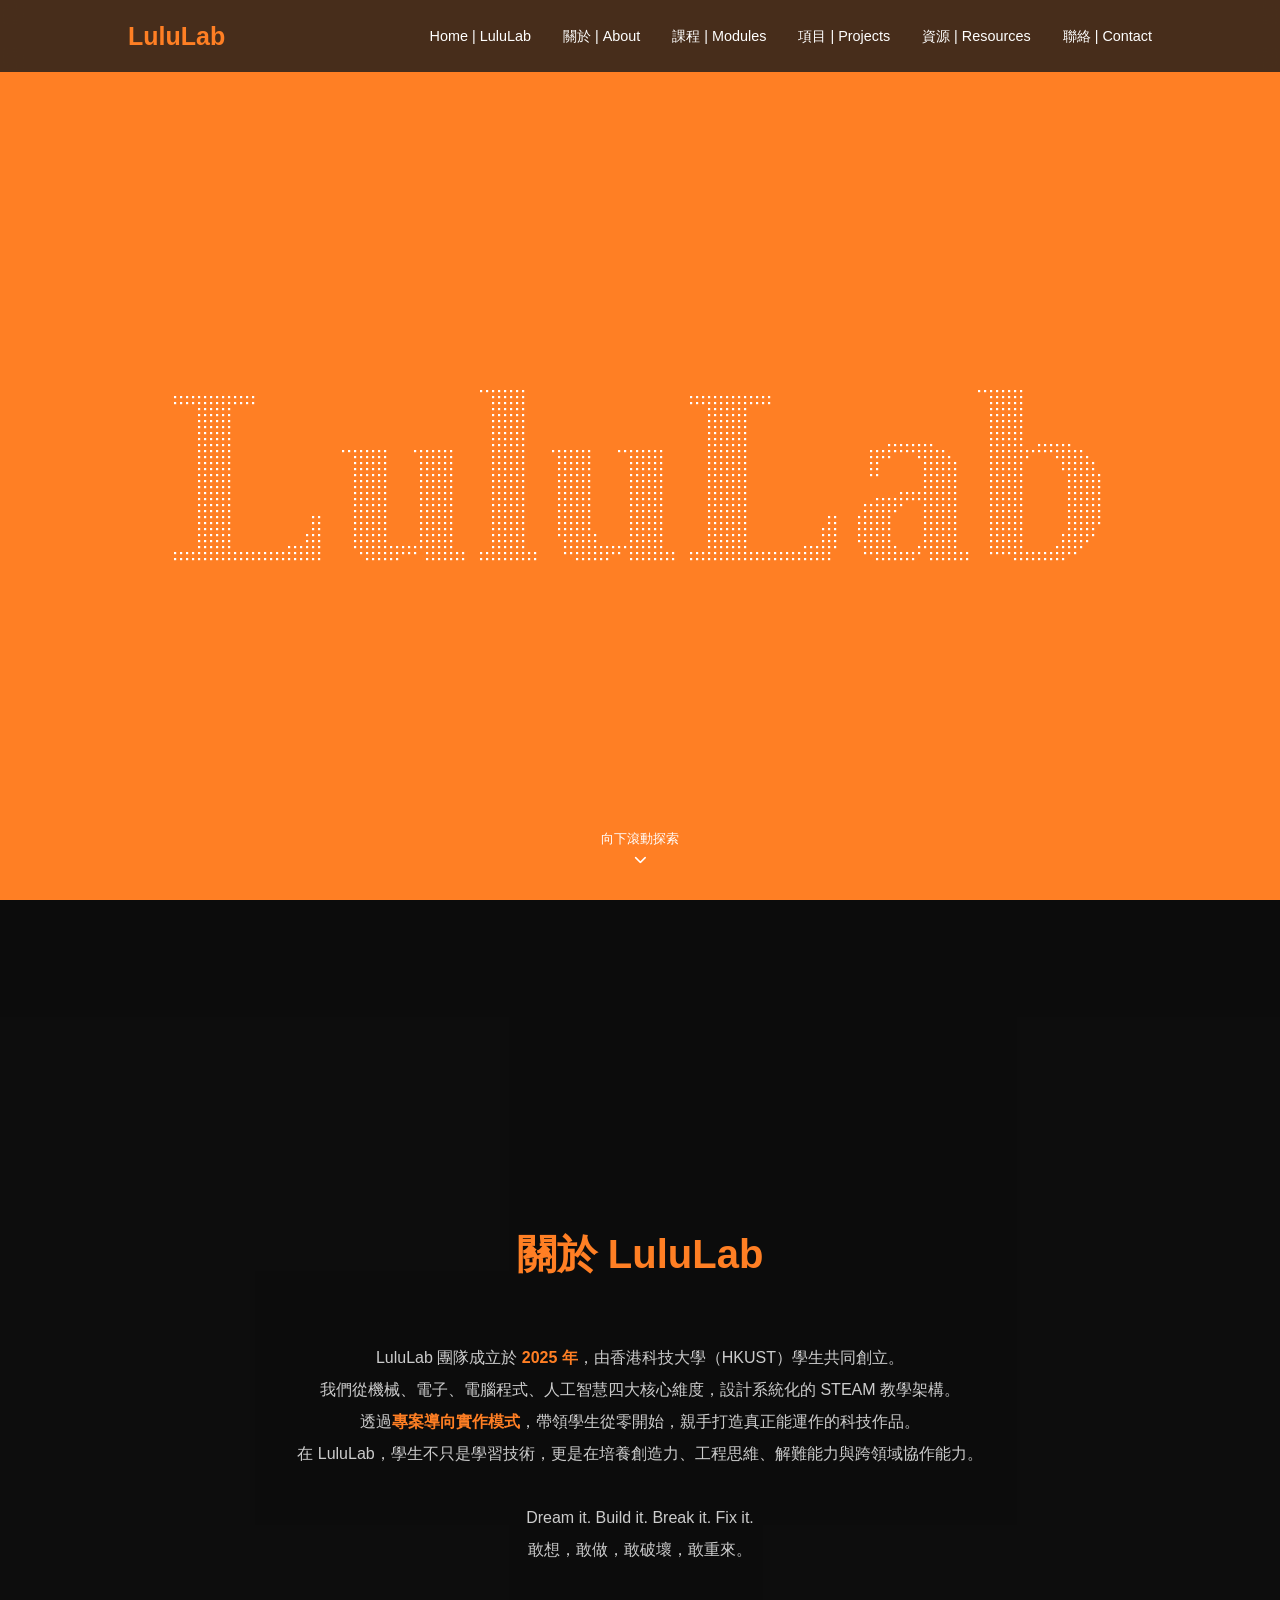
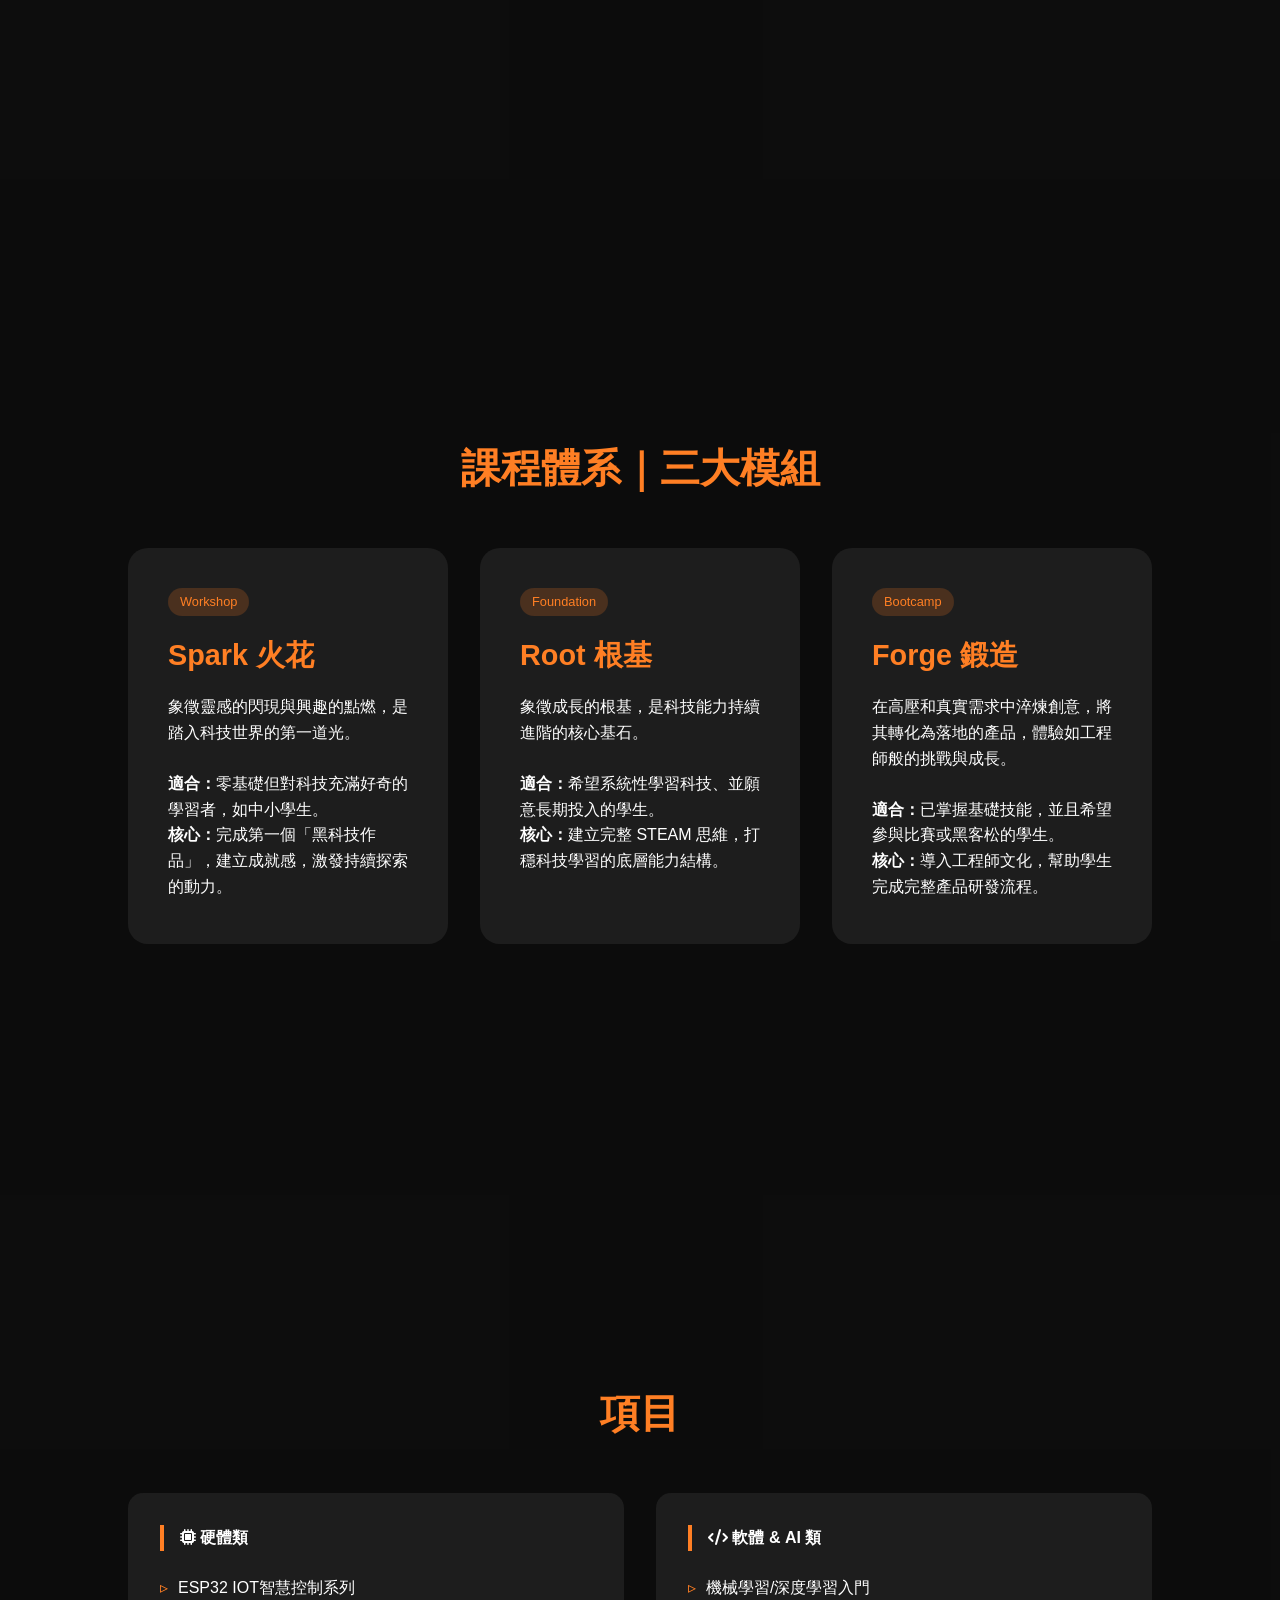
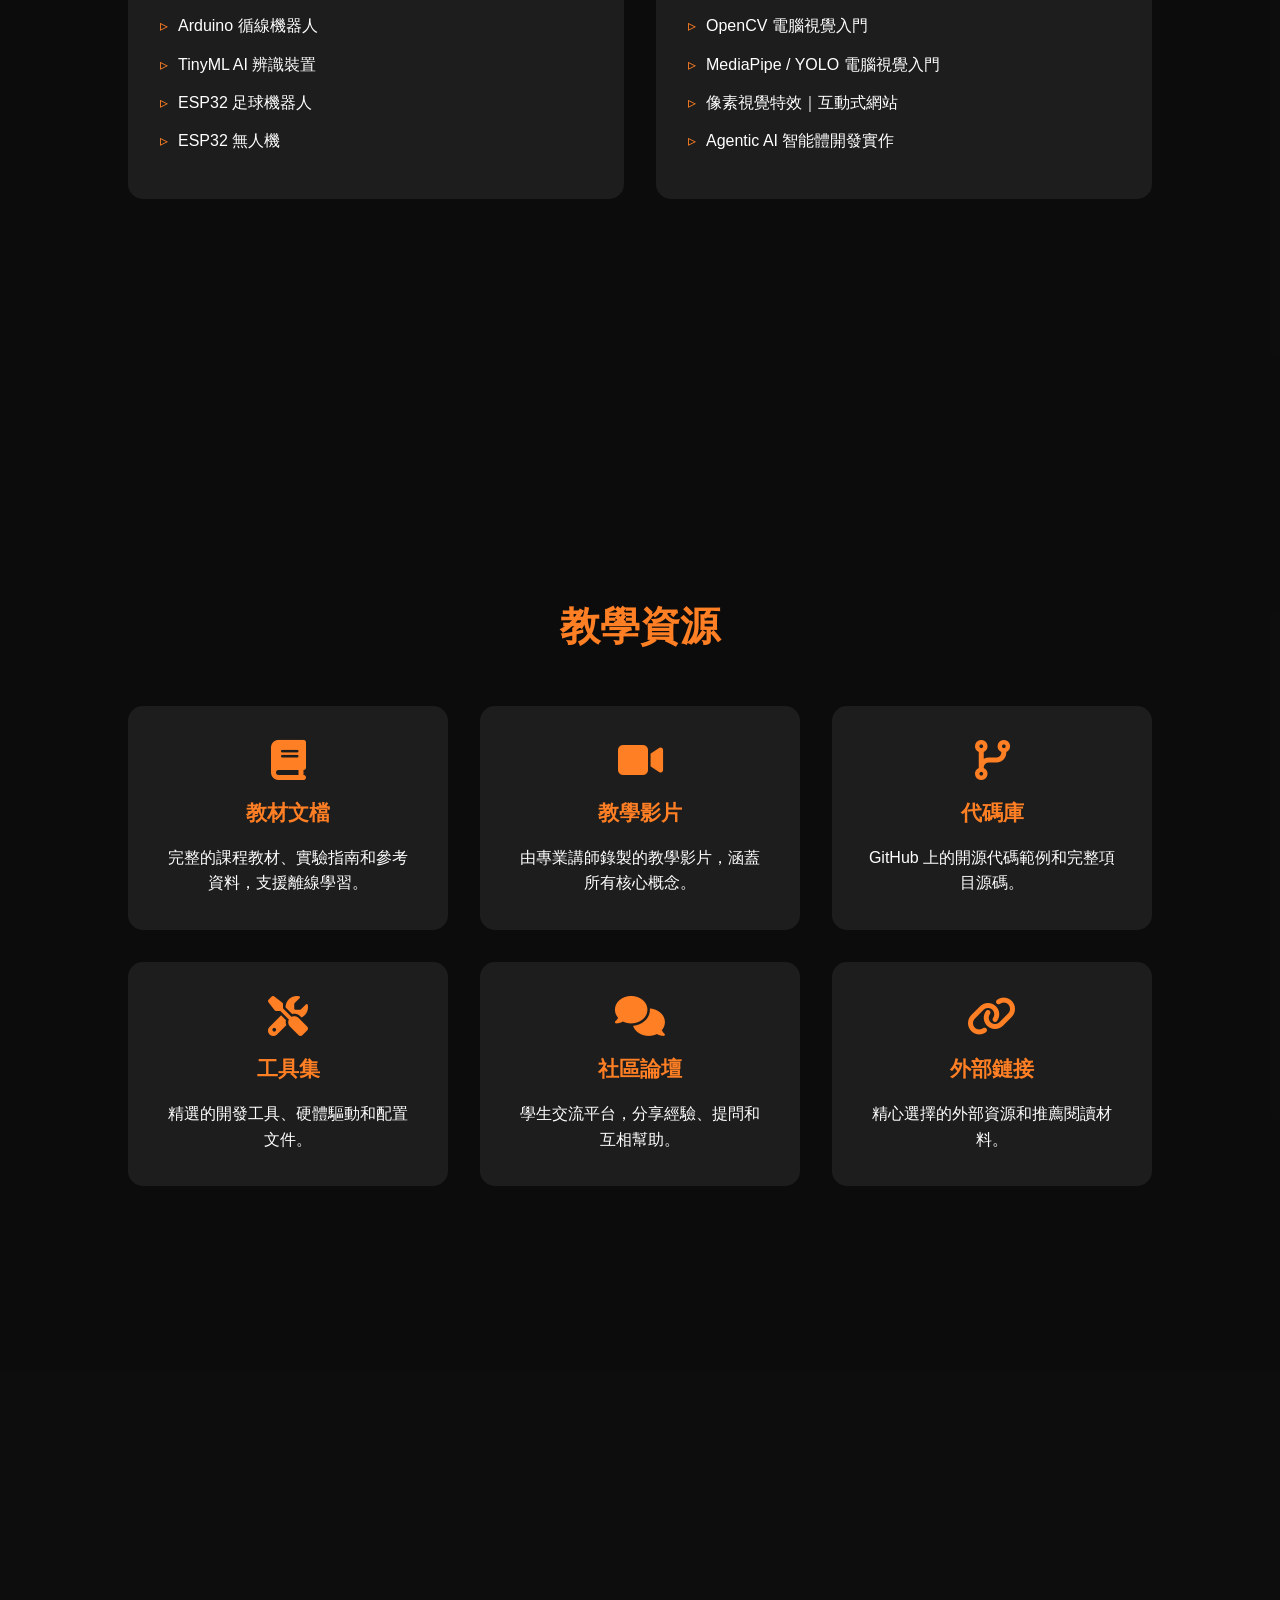
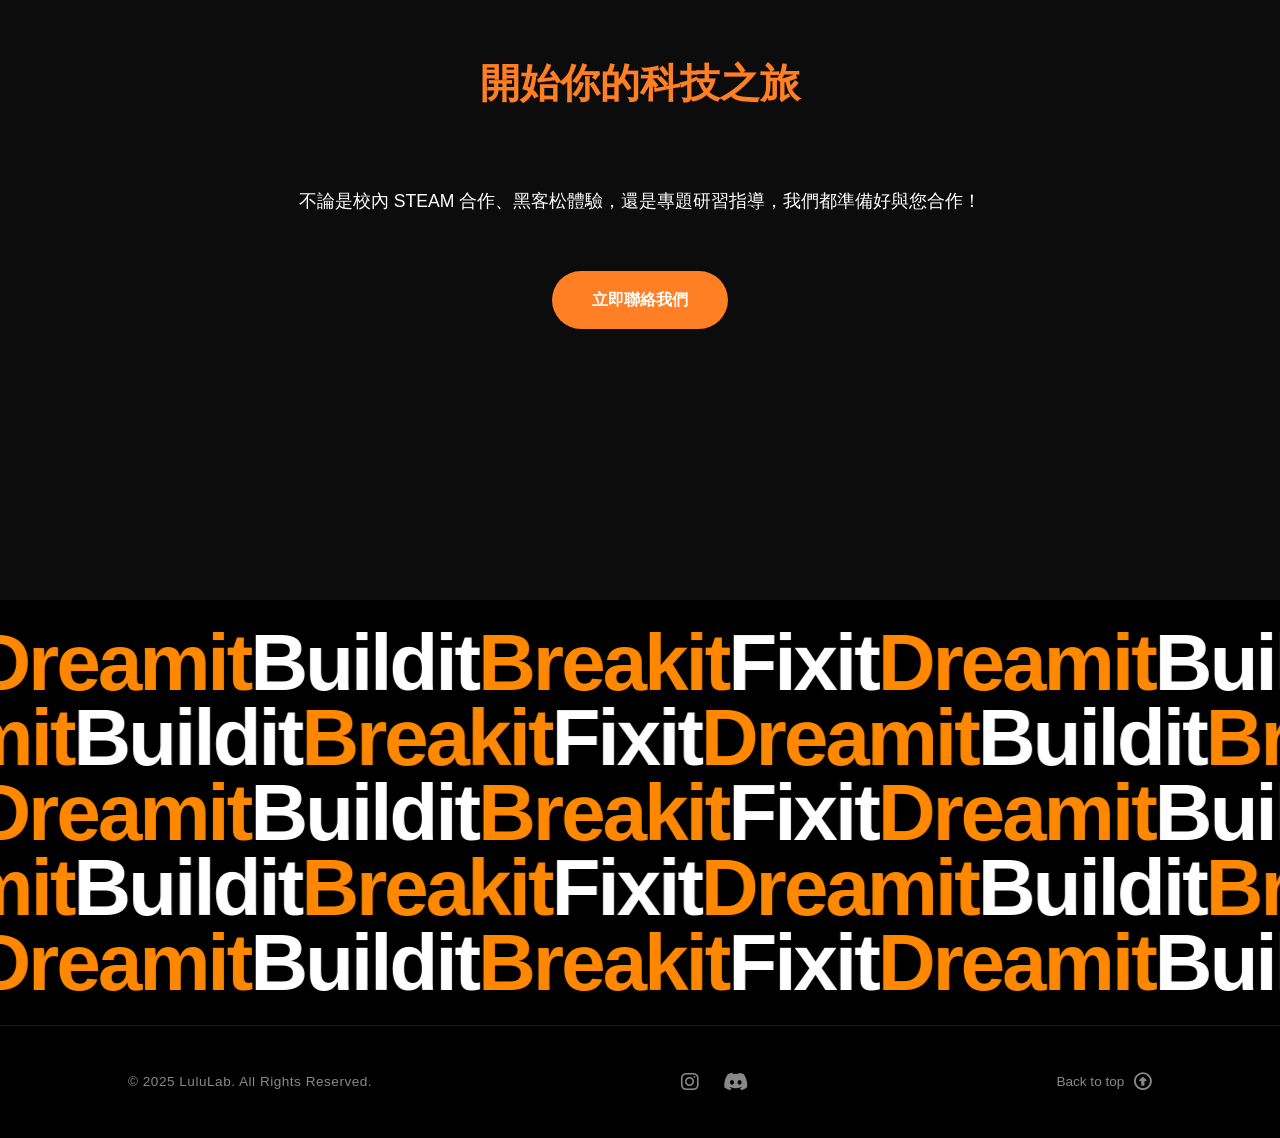
==== commit af8b8773: "edit course info" ====
--- a/index.html
+++ b/index.html
@@ -58,23 +58,23 @@
         <h2 class="section-title">課程體系｜三大模組</h2>
         <div class="curriculum-container">
             <div class="curriculum-card">
-                <span class="tag">體驗課</span>
+                <span class="tag">Workshop</span>
                 <h3>Spark 火花</h3>
-                <p>寓意靈光的閃現與興趣的點燃，進入科技世界的第一道光。</p>
+                <p>象徵靈感的閃現與興趣的點燃，是踏入科技世界的第一道光。</p>
                 <br>
-                <p><strong>適合：</strong>科技領域零基礎但充滿好奇心的人群，如中小學生。</p>
-                <p><strong>核心：</strong>幫助學生完成第一個「黑科技」作品，激發興趣與成就感，開啟科技探索之旅。</p>
+                <p><strong>適合：</strong>零基礎但對科技充滿好奇的學習者，如中小學生。</p>
+                <p><strong>核心：</strong>完成第一個「黑科技作品」，建立成就感，激發持續探索的動力。</p>
             </div>
             <div class="curriculum-card">
-                <span class="tag">系統課</span>
+                <span class="tag">Foundation</span>
                 <h3>Root 根基</h3>
-                <p>代表「成長的根基」，是技術發展的核心基石。</p>
+                <p>象徵成長的根基，是科技能力持續進階的核心基石。</p>
                 <br>
-                <p><strong>適合：</strong>希望在科技領域深入學習、願意長期投入的學生，與長線學習模式相契合。</p>
-                <p><strong>核心：</strong>建構完整STEAM思維，夯實科技領域的底層核心能力。</p>
+                <p><strong>適合：</strong>希望系統性學習科技、並願意長期投入的學生。</p>
+                <p><strong>核心：</strong>建立完整 STEAM 思維，打穩科技學習的底層能力結構。</p>
             </div>
             <div class="curriculum-card">
-                <span class="tag">進階課</span>
+                <span class="tag">Bootcamp</span>
                 <h3>Forge 鍛造</h3>
                 <p>在高壓和真實需求中淬煉創意，將其轉化為落地的產品，體驗如工程師般的挑戰與成長。</p>
                 <br>
